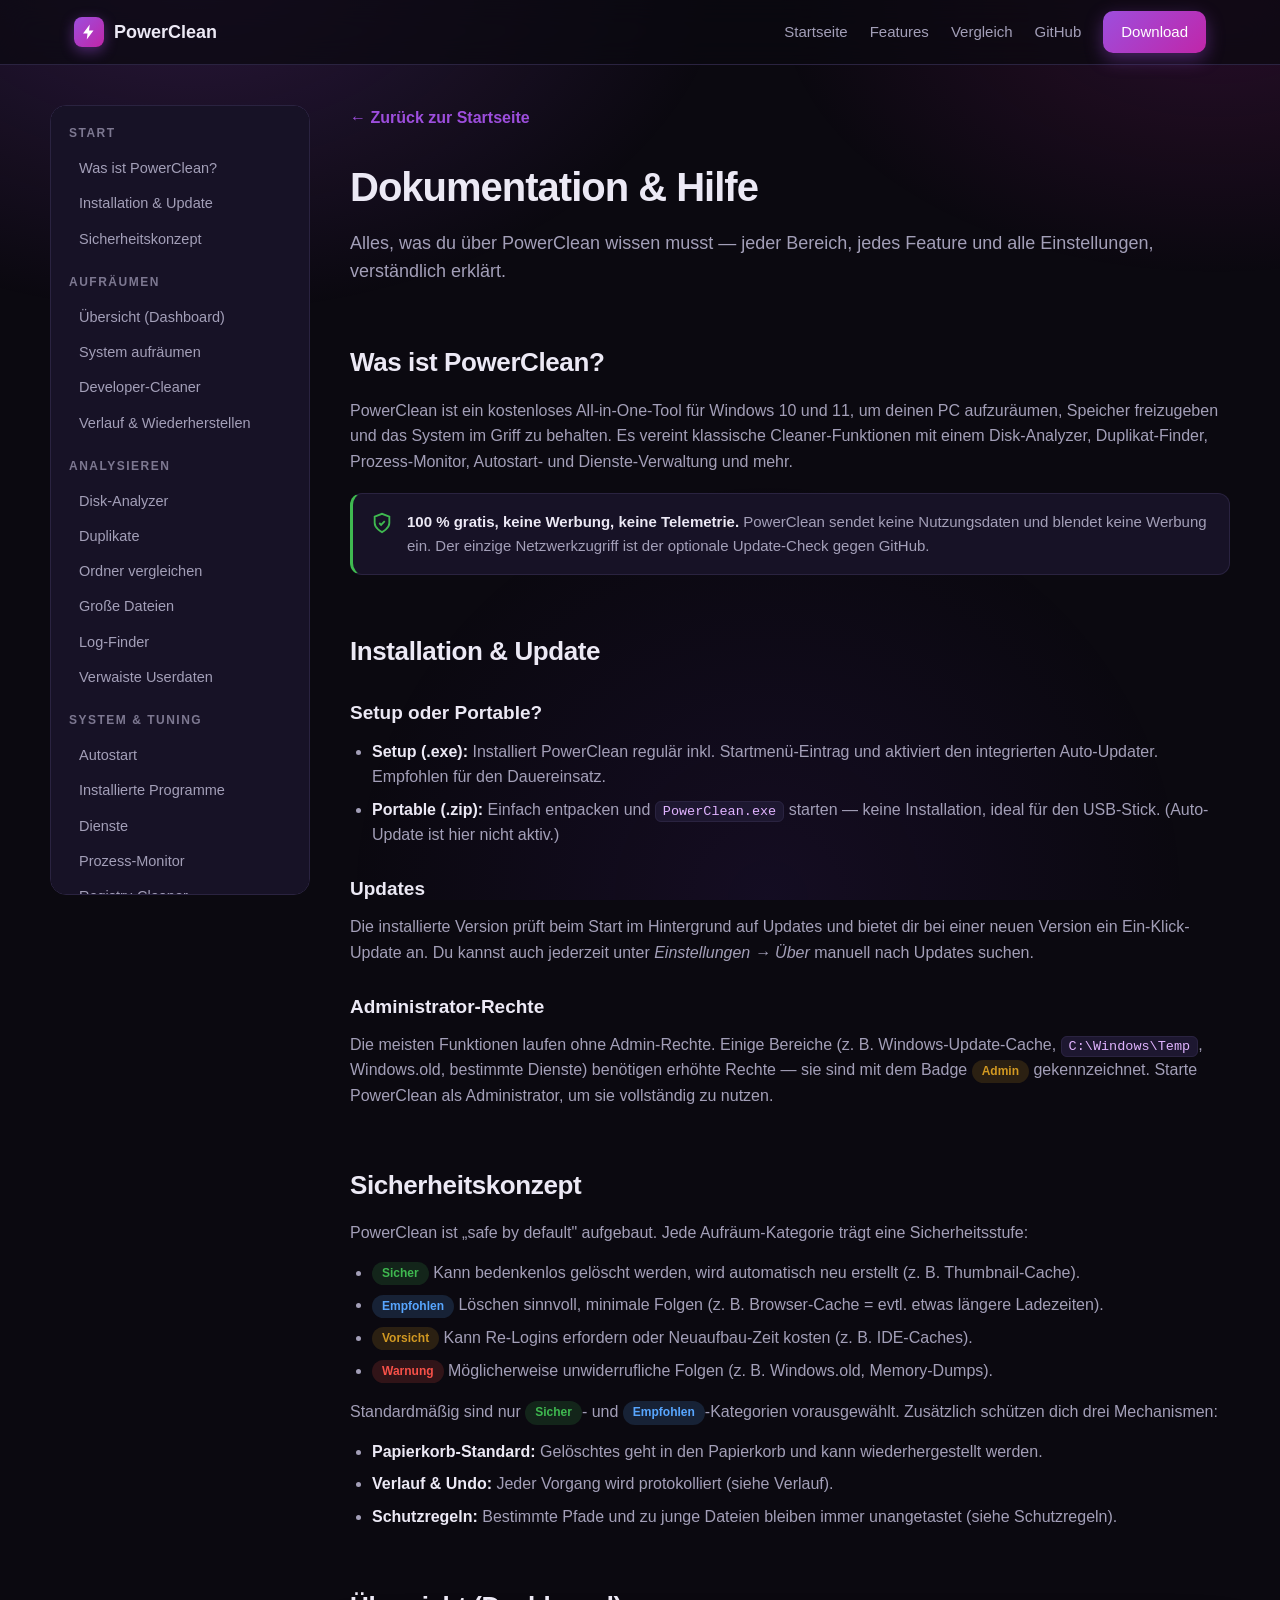
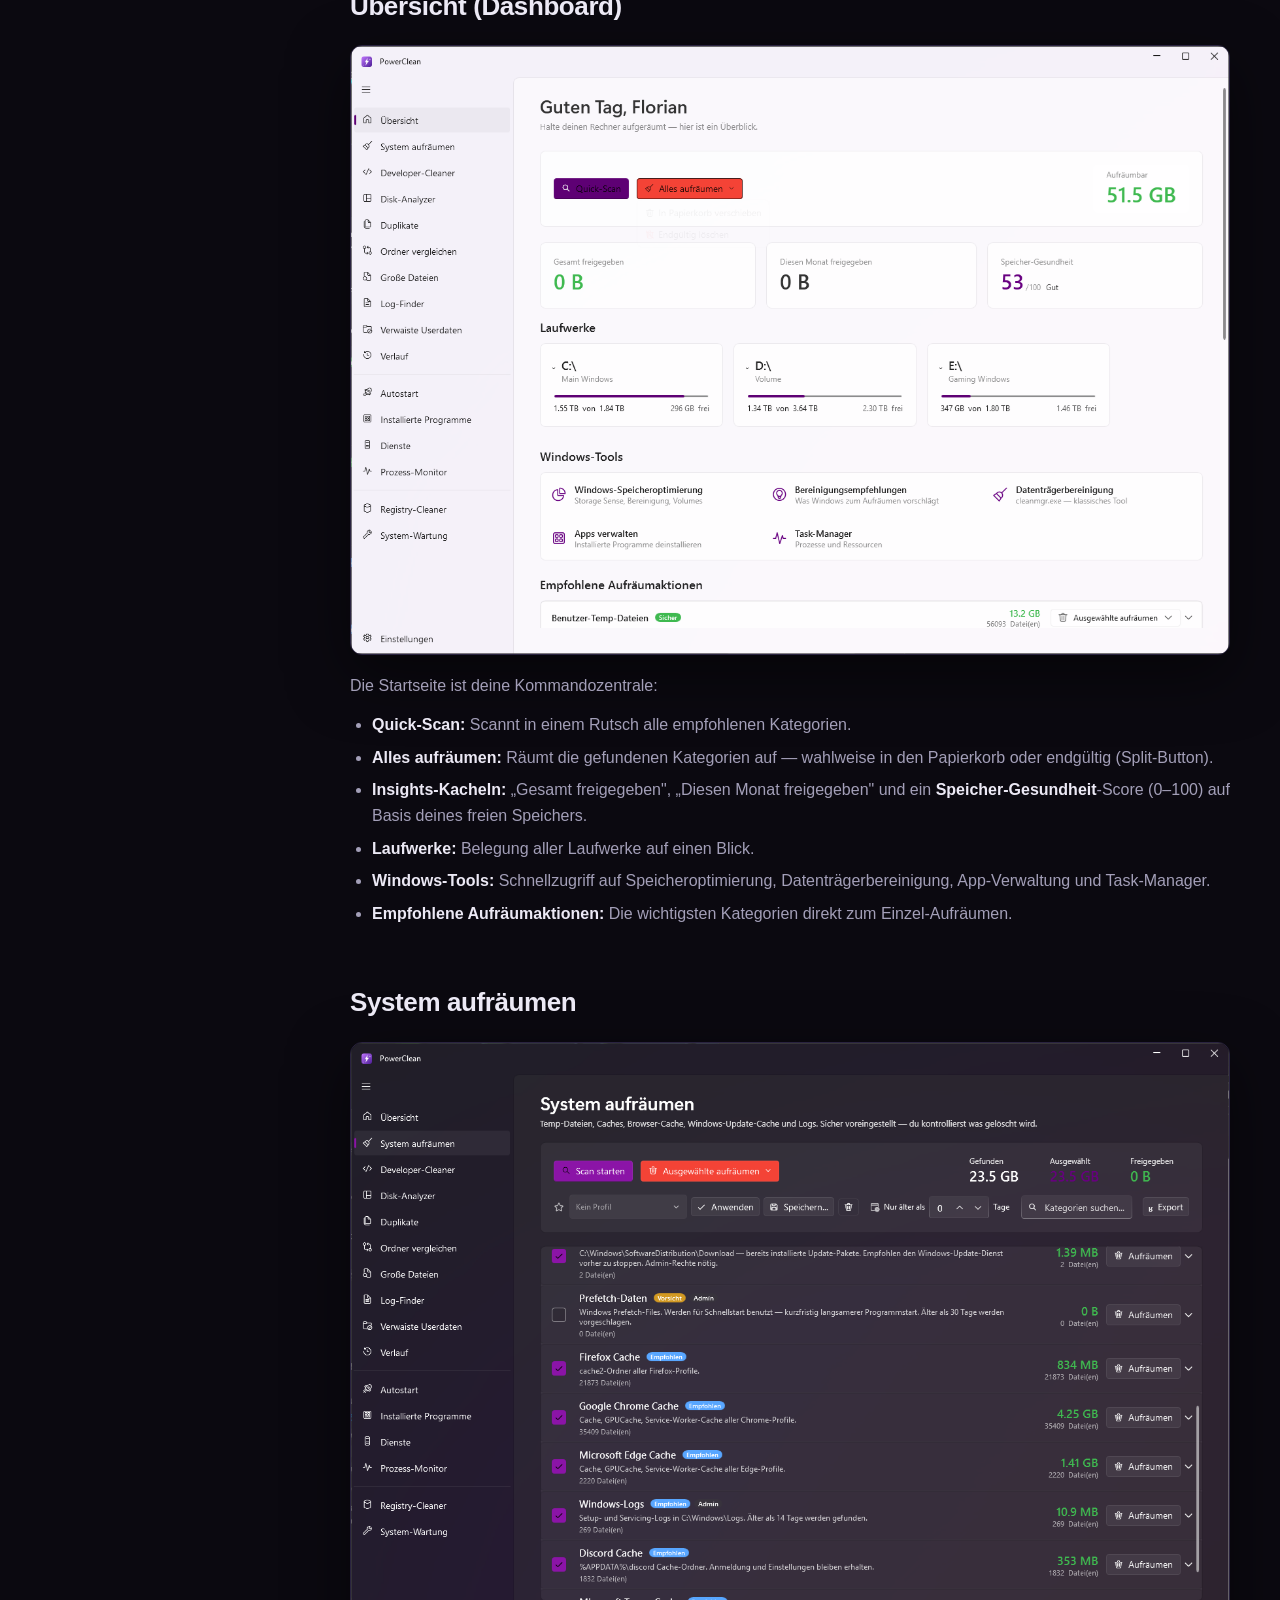
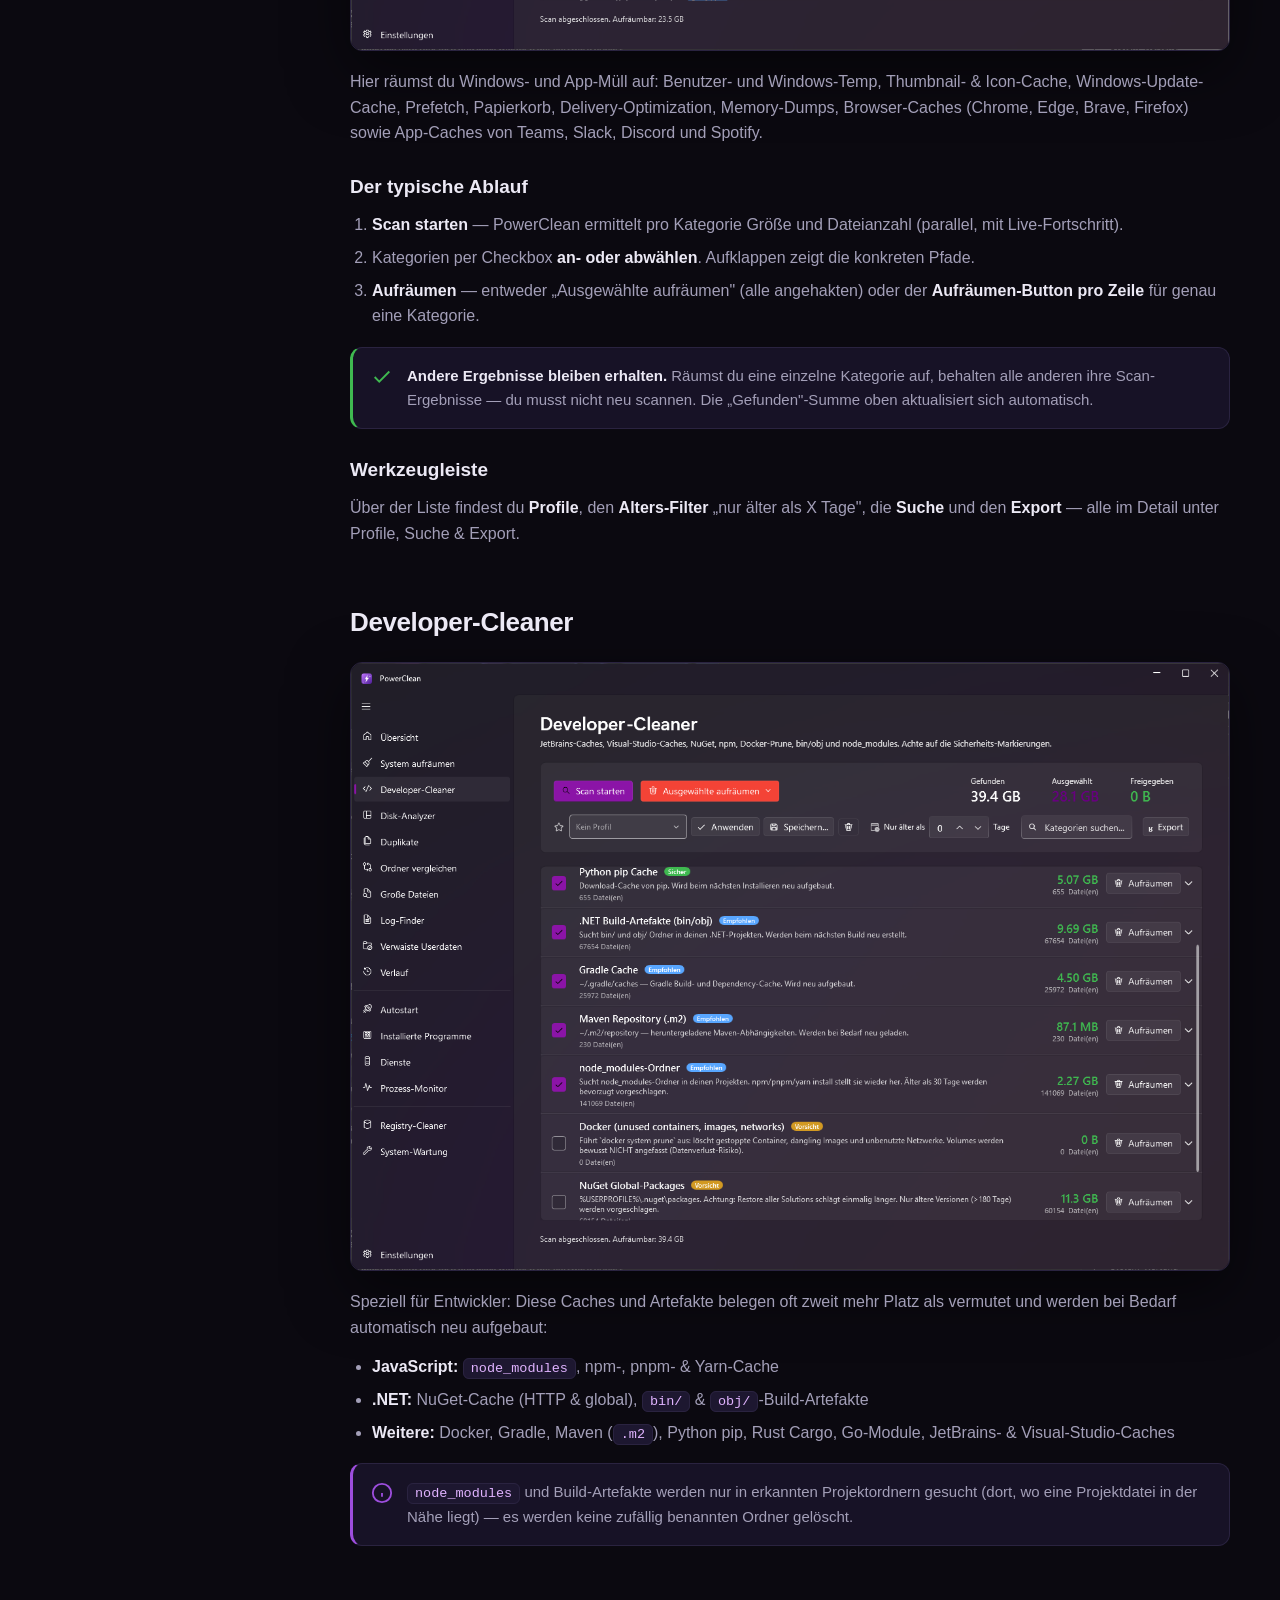
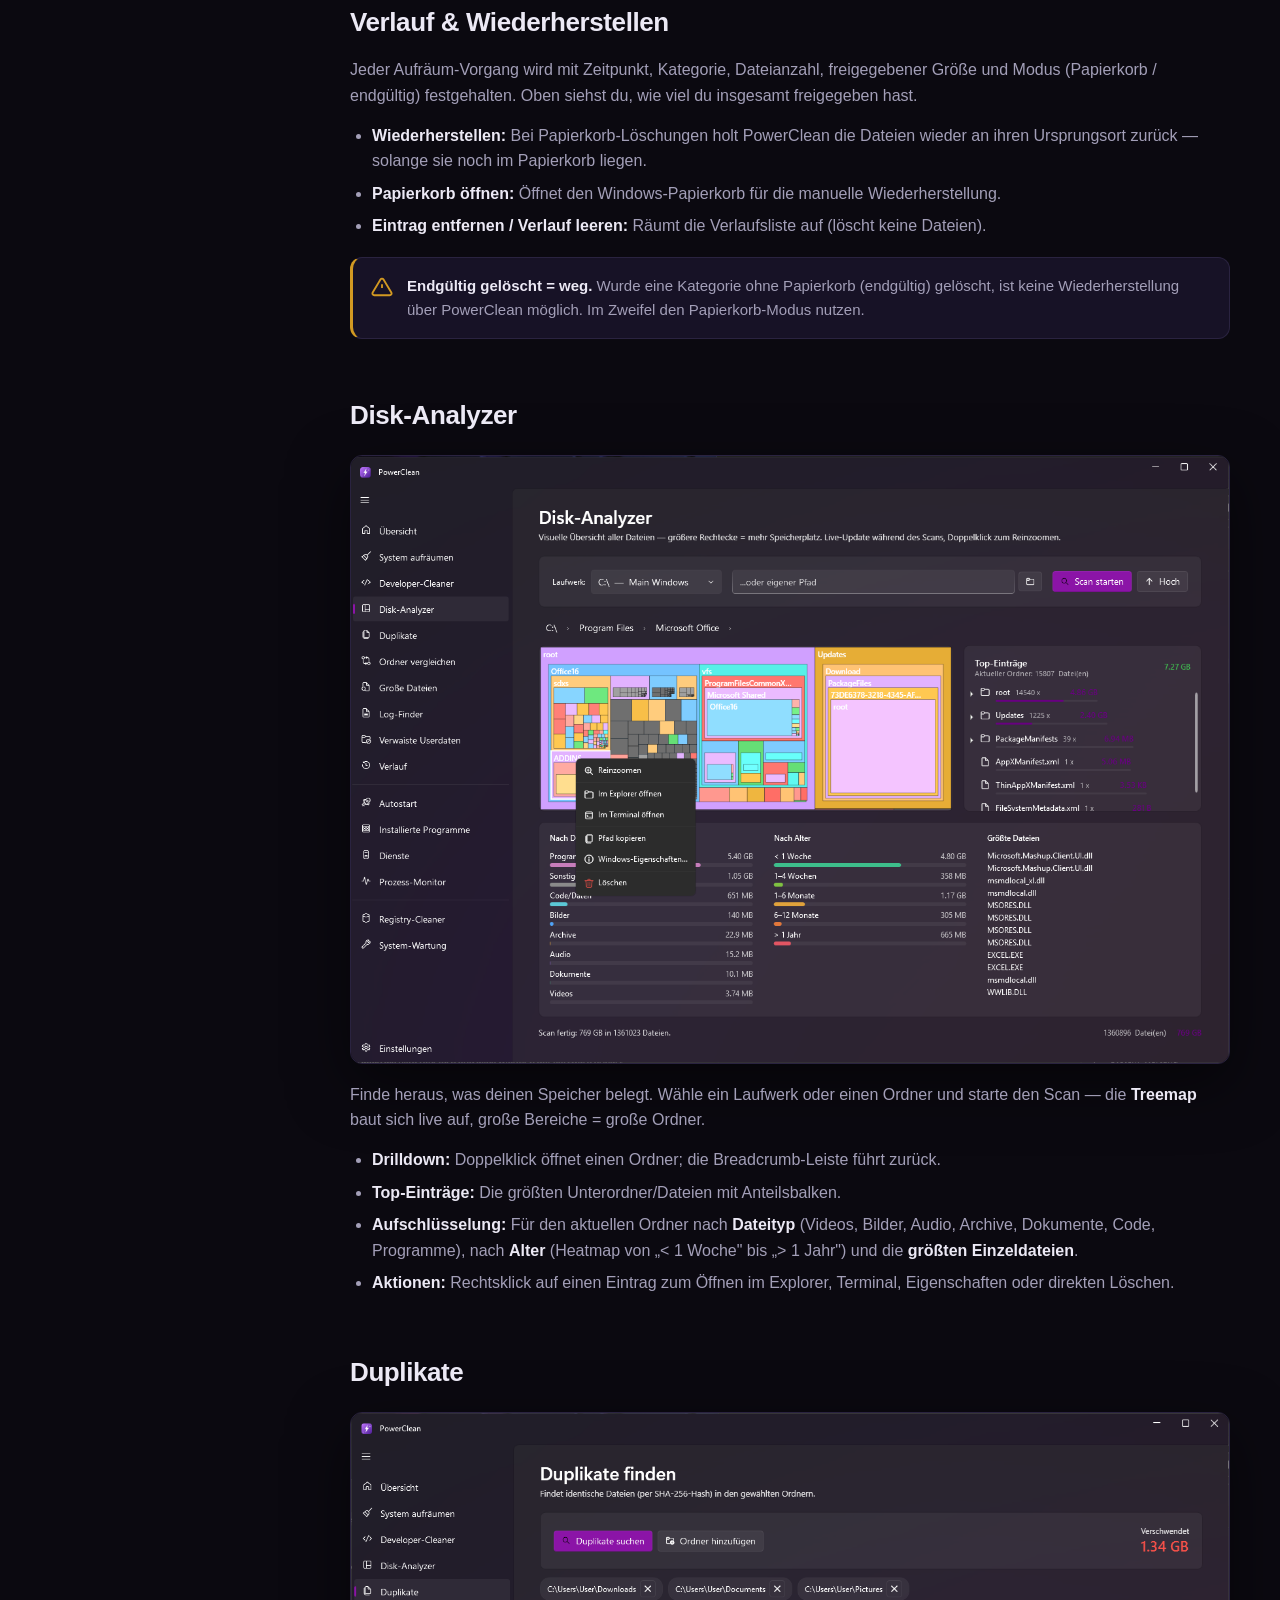
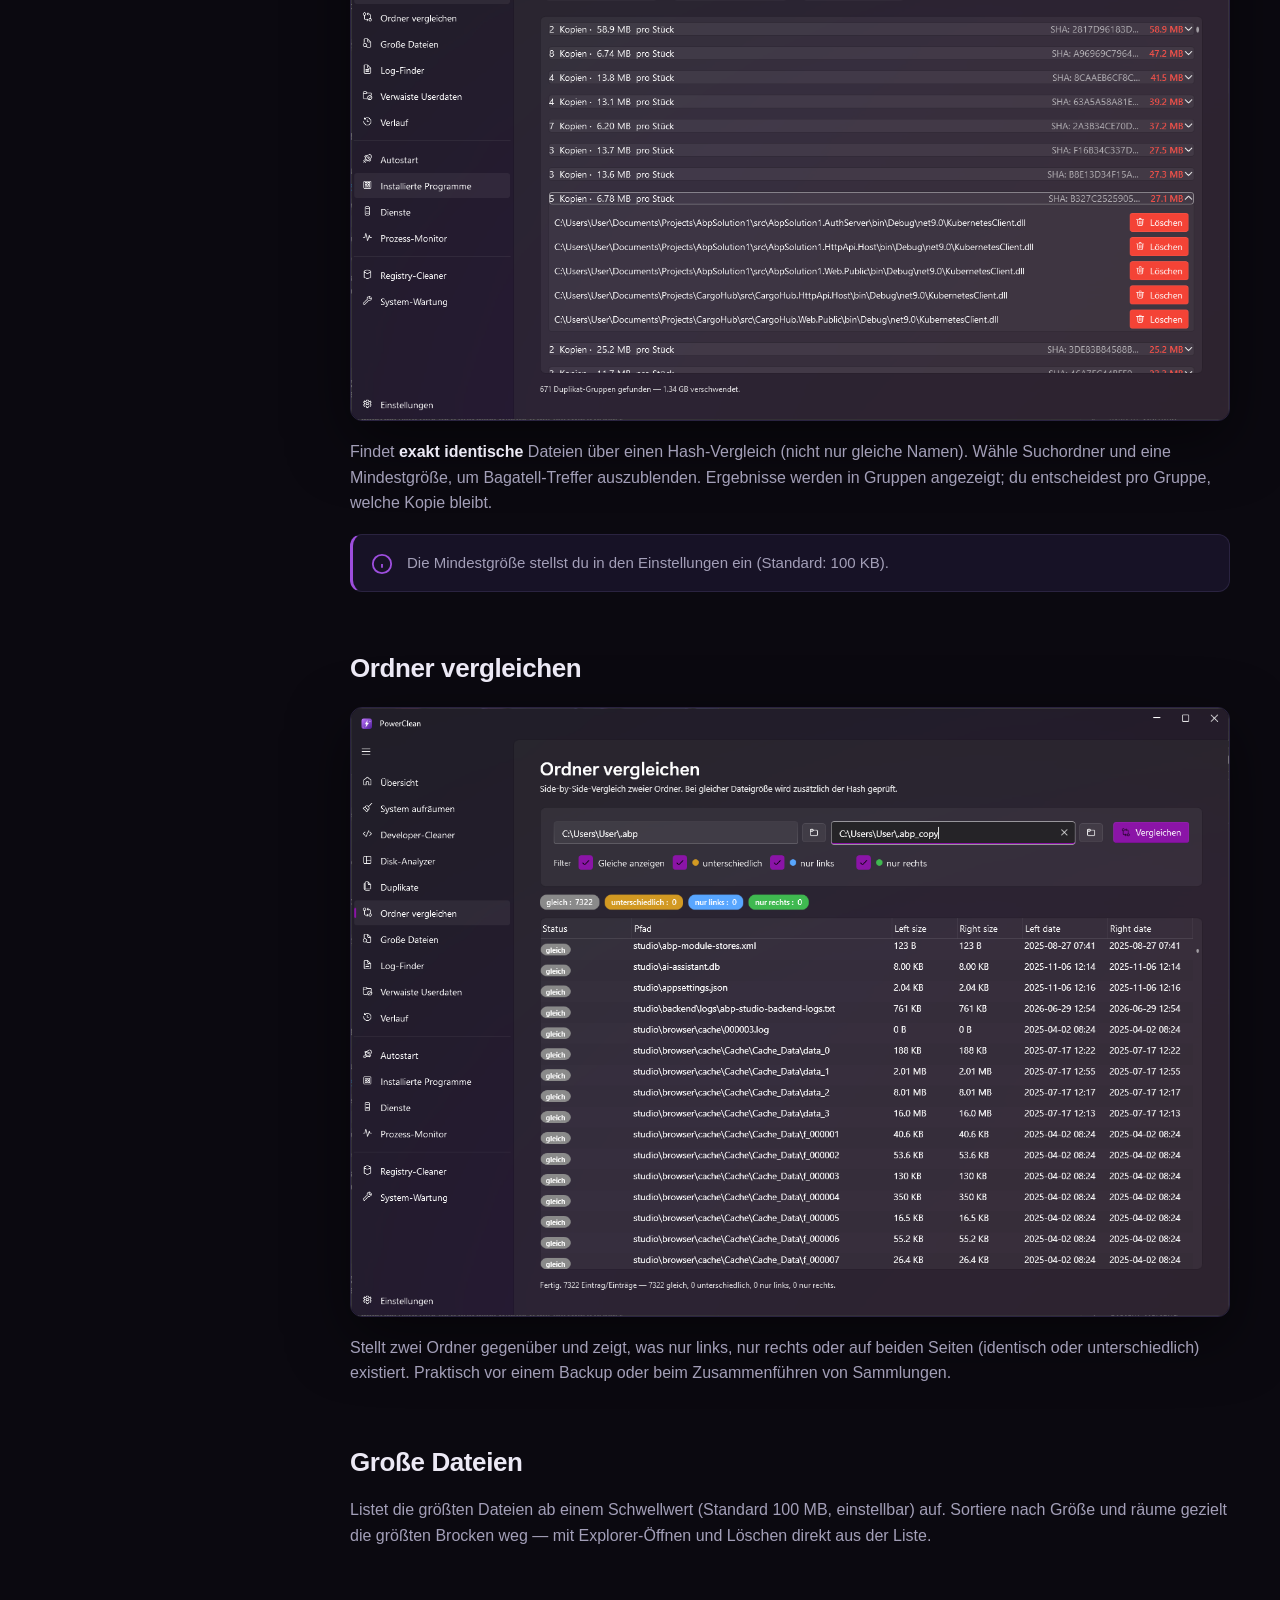
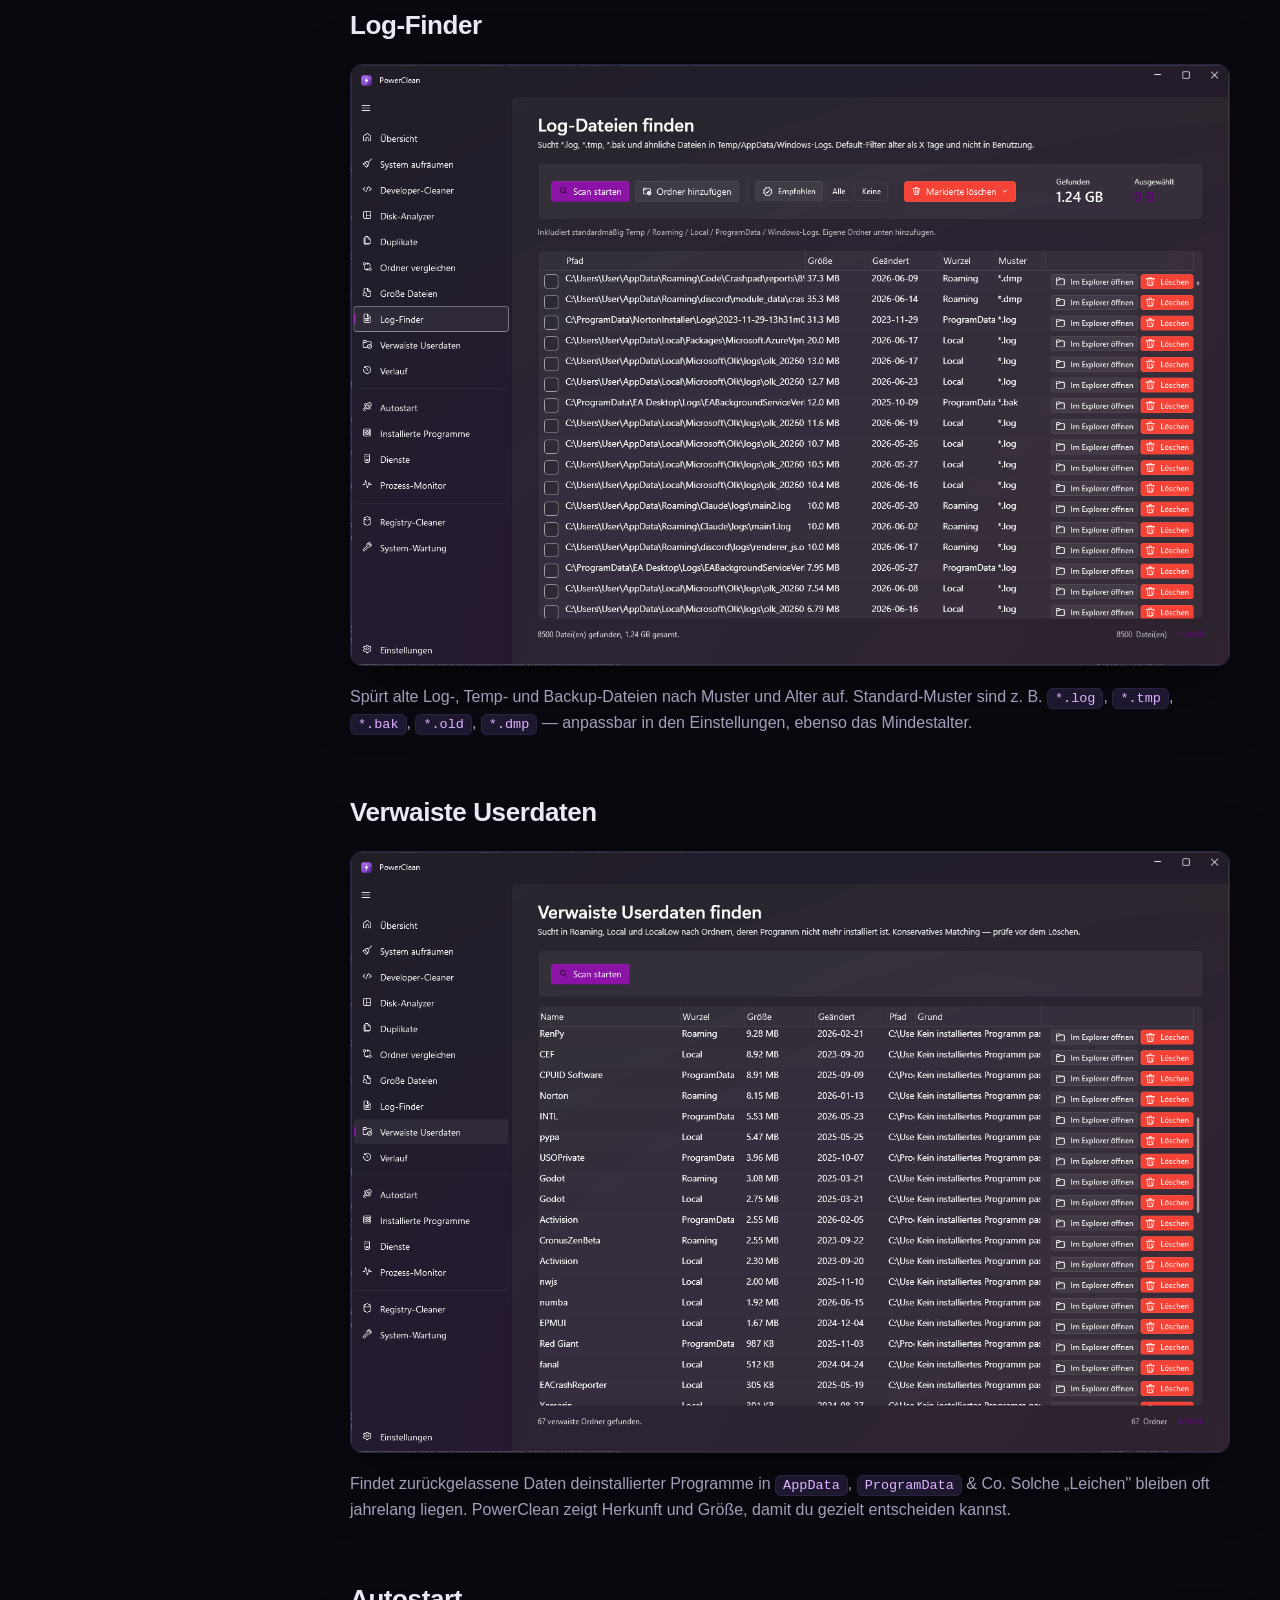
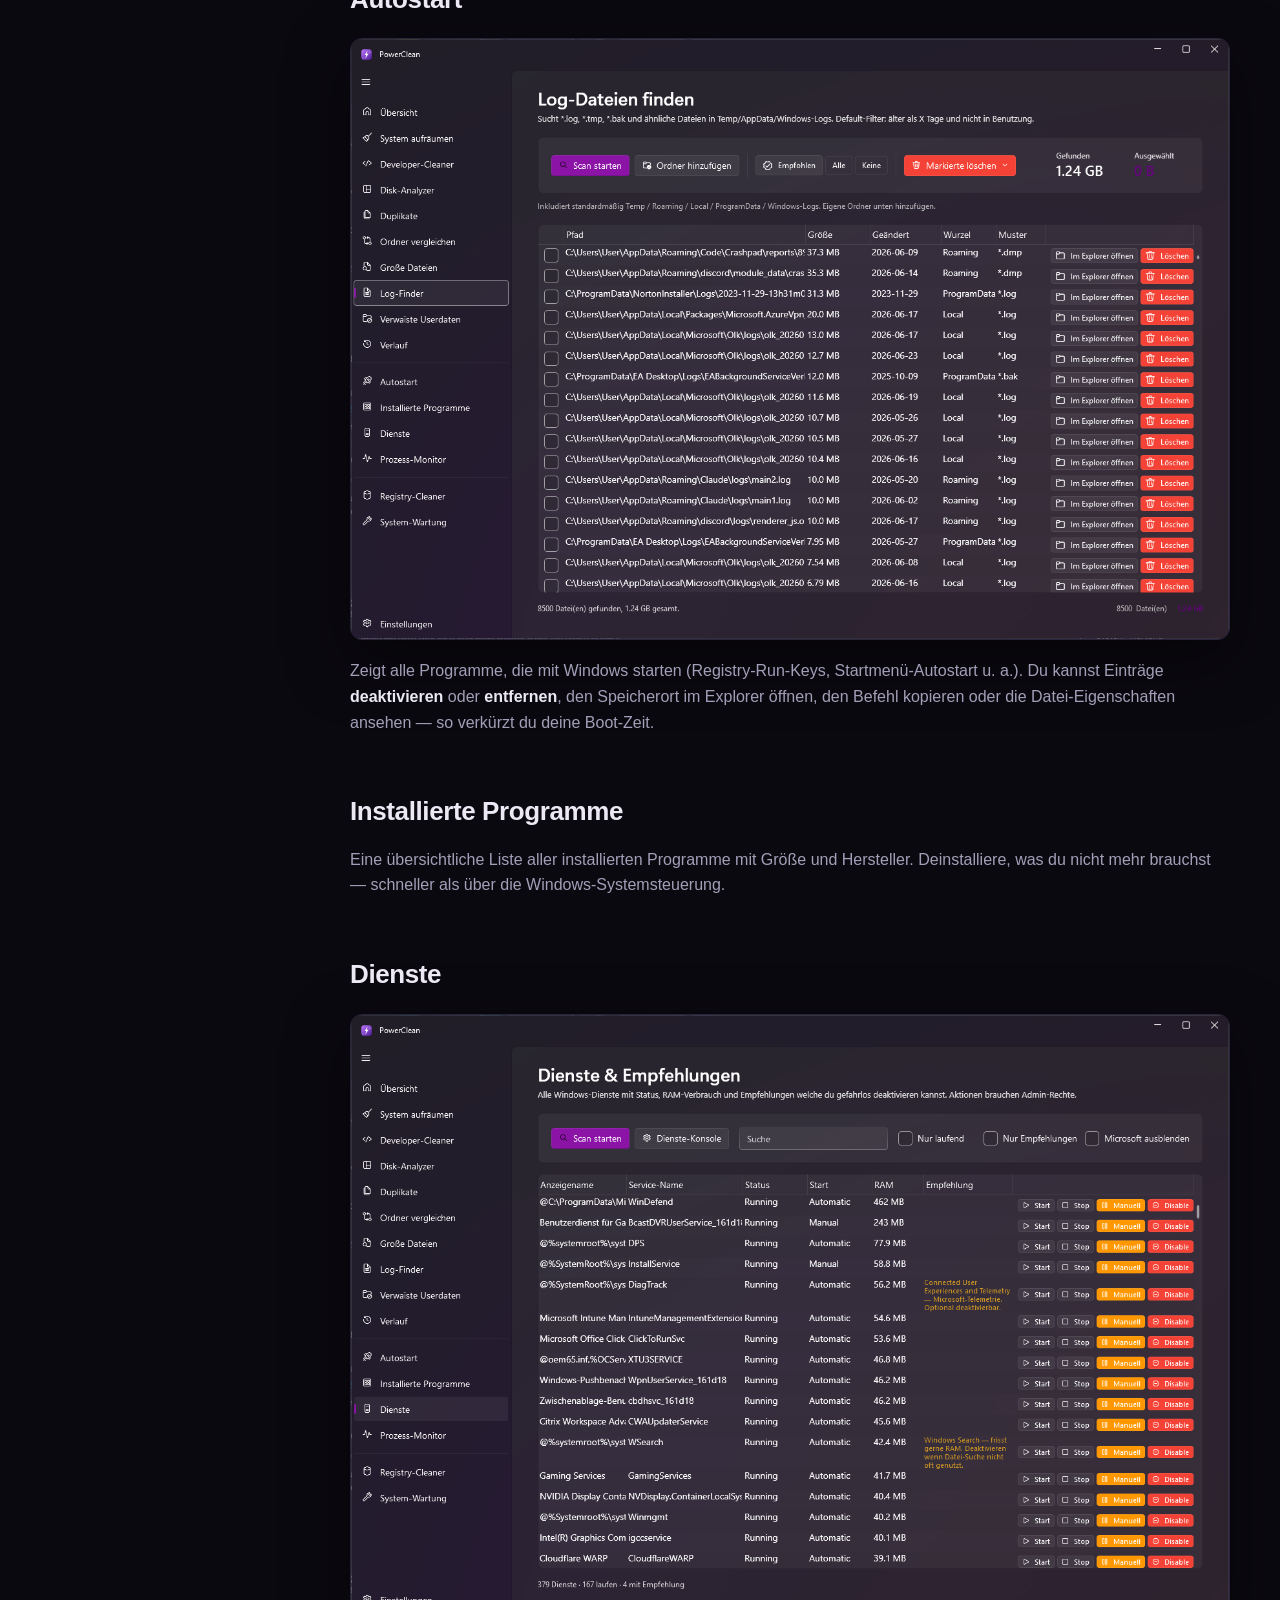
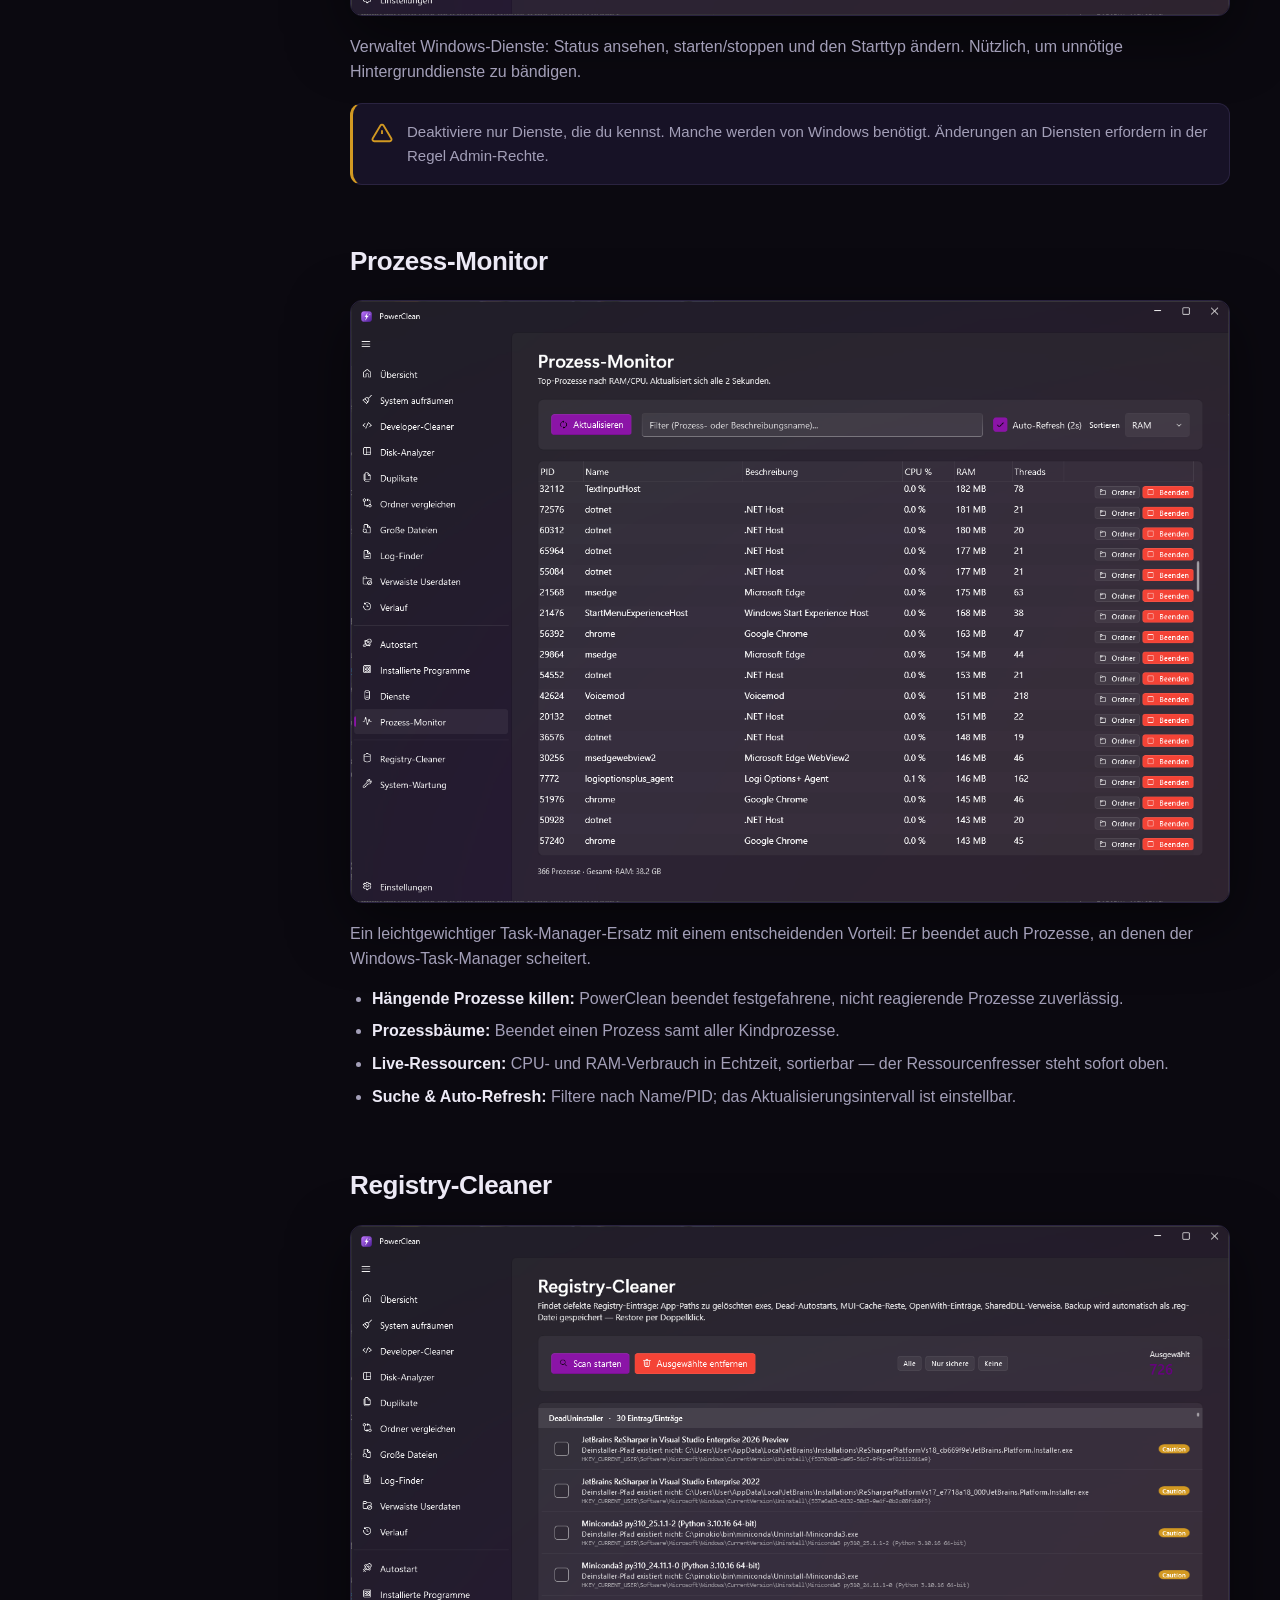
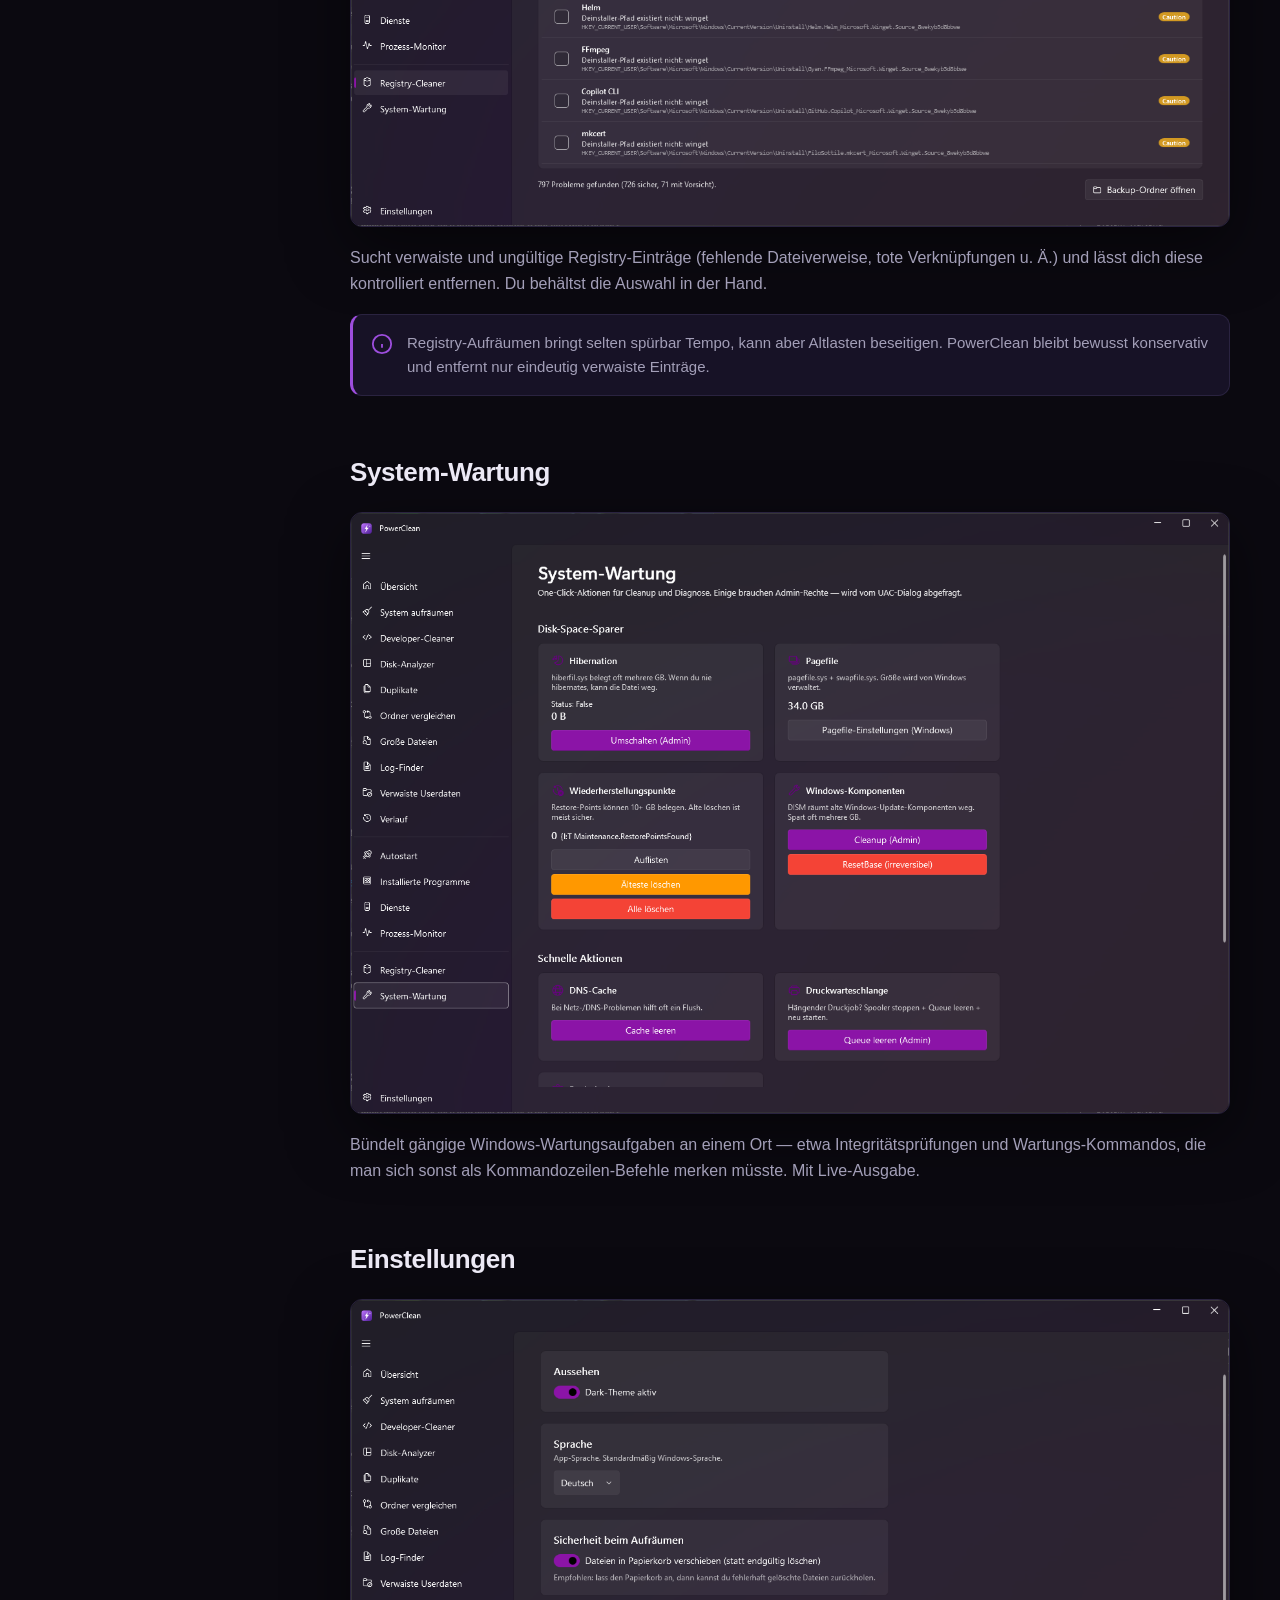
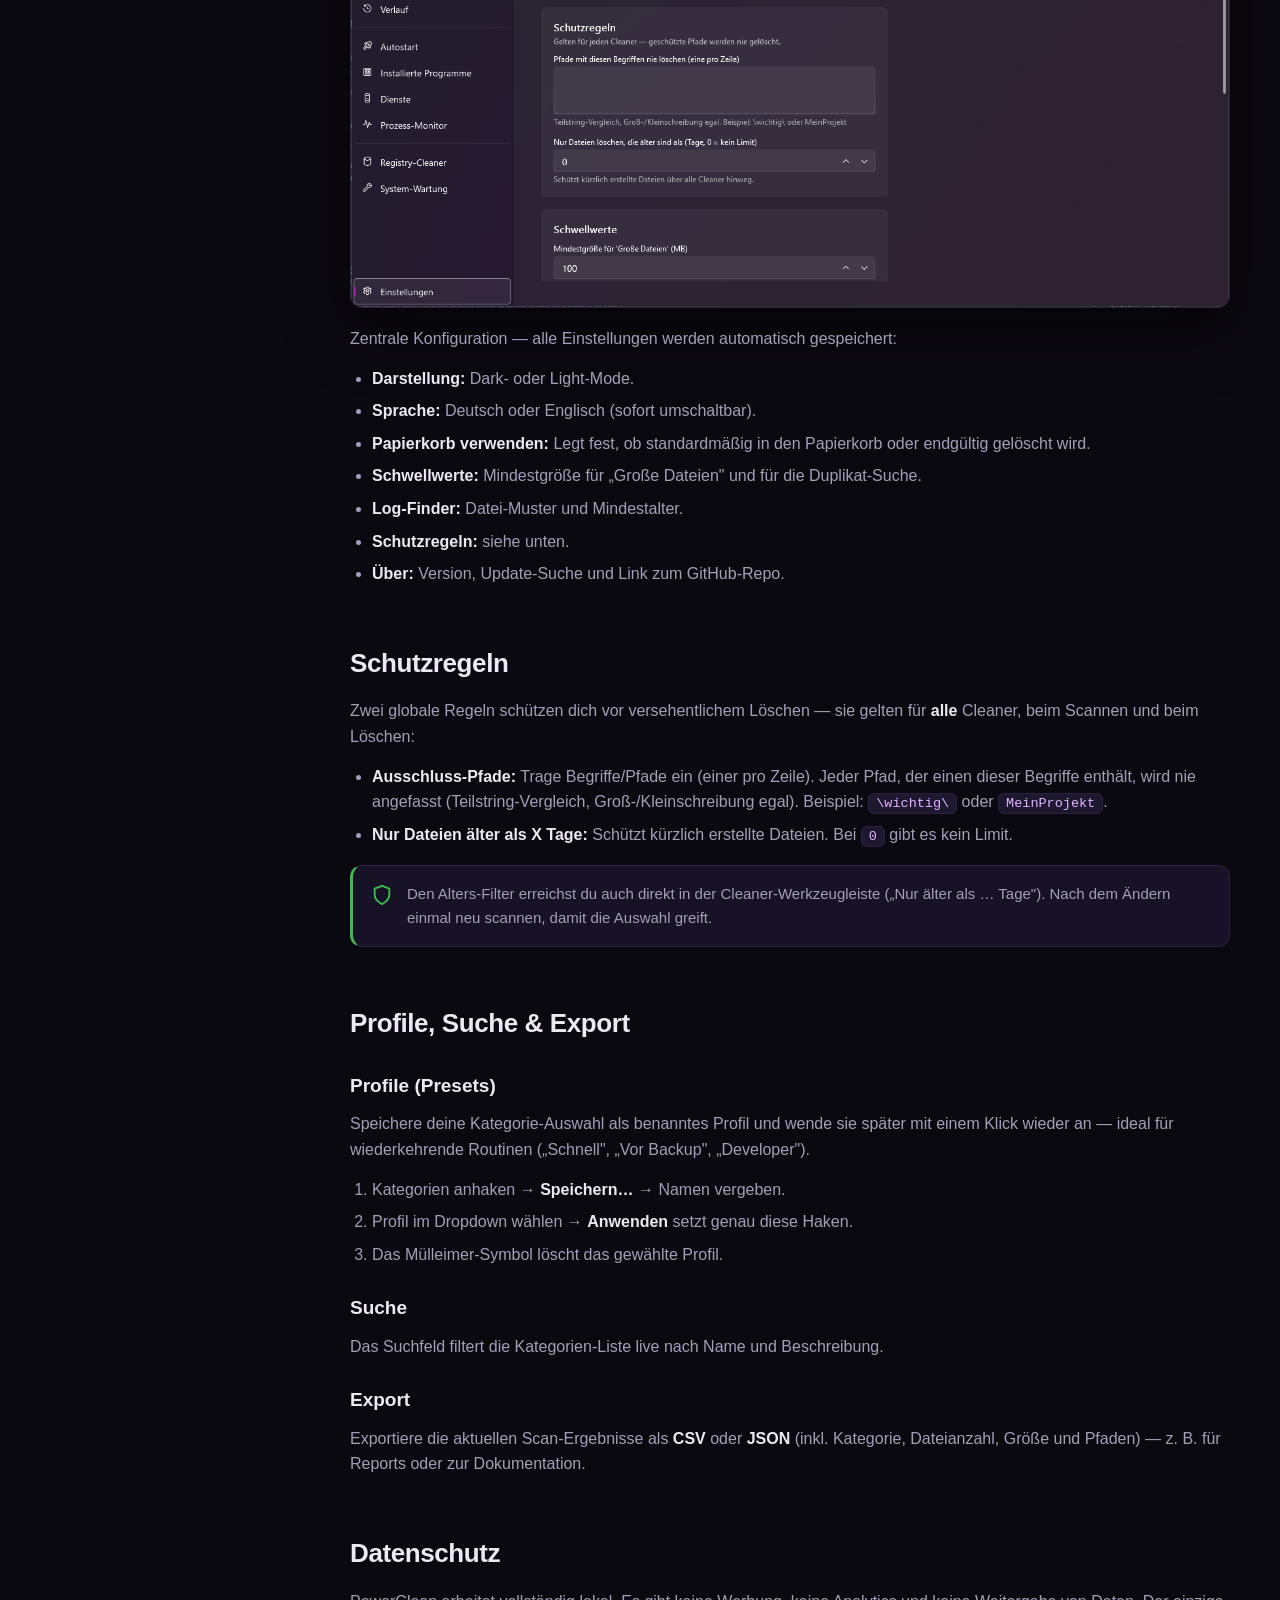
==== docs/docs.html @ d79c405b "Add marketing website + full documentation (GitHub Pages /docs) - Landing page: tilted hero shots (d" ====
<!DOCTYPE html>
<html lang="de">
<head>
    <meta charset="UTF-8" />
    <meta name="viewport" content="width=device-width, initial-scale=1.0" />
    <title>PowerClean — Dokumentation &amp; Hilfe</title>
    <meta name="description" content="Vollständige Dokumentation und Hilfe zu PowerClean: jeder Bereich, jedes Feature und alle Einstellungen erklärt." />
    <link rel="icon" href="data:image/svg+xml,%3Csvg xmlns='http://www.w3.org/2000/svg' viewBox='0 0 24 24'%3E%3Cpath fill='%239d4edd' d='M13 2 4 14h6l-1 8 9-12h-6z'/%3E%3C/svg%3E" />
    <link rel="stylesheet" href="assets/style.css" />
</head>
<body>

<!-- NAV -->
<nav class="nav">
    <div class="wrap nav-inner">
        <a class="brand" href="index.html">
            <span class="logo"><svg viewBox="0 0 24 24"><path fill="#fff" d="M13 2 4 14h6l-1 8 9-12h-6z"/></svg></span>
            PowerClean
        </a>
        <div class="nav-links">
            <a href="index.html">Startseite</a>
            <a href="index.html#features">Features</a>
            <a href="index.html#compare">Vergleich</a>
            <a href="https://github.com/fgilde/PowerClean" target="_blank" rel="noopener">GitHub</a>
            <a class="nav-cta" href="index.html#download">Download</a>
        </div>
    </div>
</nav>

<div class="wrap docs-shell">

    <!-- SIDEBAR -->
    <aside class="docs-side">
        <h4>Start</h4>
        <a href="#intro">Was ist PowerClean?</a>
        <a href="#install">Installation &amp; Update</a>
        <a href="#safety-model">Sicherheitskonzept</a>
        <h4>Aufräumen</h4>
        <a href="#dashboard">Übersicht (Dashboard)</a>
        <a href="#system">System aufräumen</a>
        <a href="#developer">Developer-Cleaner</a>
        <a href="#history">Verlauf &amp; Wiederherstellen</a>
        <h4>Analysieren</h4>
        <a href="#analyzer">Disk-Analyzer</a>
        <a href="#duplicates">Duplikate</a>
        <a href="#folder-compare">Ordner vergleichen</a>
        <a href="#large-files">Große Dateien</a>
        <a href="#log-finder">Log-Finder</a>
        <a href="#orphan">Verwaiste Userdaten</a>
        <h4>System &amp; Tuning</h4>
        <a href="#autostart">Autostart</a>
        <a href="#programs">Installierte Programme</a>
        <a href="#services">Dienste</a>
        <a href="#process">Prozess-Monitor</a>
        <a href="#registry">Registry-Cleaner</a>
        <a href="#maintenance">System-Wartung</a>
        <h4>Konfiguration</h4>
        <a href="#settings">Einstellungen</a>
        <a href="#protection">Schutzregeln</a>
        <a href="#profiles">Profile, Suche &amp; Export</a>
        <a href="#privacy">Datenschutz</a>
        <a href="#faq">FAQ</a>
    </aside>

    <!-- MAIN -->
    <main class="docs-main">
        <a class="docs-hero-link" href="index.html">← Zurück zur Startseite</a>
        <h1>Dokumentation &amp; Hilfe</h1>
        <p class="lead">Alles, was du über PowerClean wissen musst — jeder Bereich, jedes Feature und alle Einstellungen, verständlich erklärt.</p>

        <!-- INTRO -->
        <h2 id="intro">Was ist PowerClean?</h2>
        <p>
            PowerClean ist ein kostenloses All-in-One-Tool für Windows 10 und 11, um deinen PC aufzuräumen,
            Speicher freizugeben und das System im Griff zu behalten. Es vereint klassische Cleaner-Funktionen
            mit einem Disk-Analyzer, Duplikat-Finder, Prozess-Monitor, Autostart- und Dienste-Verwaltung und mehr.
        </p>
        <div class="callout safe">
            <svg viewBox="0 0 24 24" fill="none" stroke="currentColor" stroke-width="2"><path d="M12 22s8-4 8-10V5l-8-3-8 3v7c0 6 8 10 8 10z"/><polyline points="9 12 11 14 15 10"/></svg>
            <p><b>100 % gratis, keine Werbung, keine Telemetrie.</b> PowerClean sendet keine Nutzungsdaten und blendet keine Werbung ein. Der einzige Netzwerkzugriff ist der optionale Update-Check gegen GitHub.</p>
        </div>

        <!-- INSTALL -->
        <h2 id="install">Installation &amp; Update</h2>
        <h3>Setup oder Portable?</h3>
        <ul>
            <li><strong>Setup (.exe):</strong> Installiert PowerClean regulär inkl. Startmenü-Eintrag und aktiviert den integrierten Auto-Updater. Empfohlen für den Dauereinsatz.</li>
            <li><strong>Portable (.zip):</strong> Einfach entpacken und <code>PowerClean.exe</code> starten — keine Installation, ideal für den USB-Stick. (Auto-Update ist hier nicht aktiv.)</li>
        </ul>
        <h3>Updates</h3>
        <p>
            Die installierte Version prüft beim Start im Hintergrund auf Updates und bietet dir bei einer neuen
            Version ein Ein-Klick-Update an. Du kannst auch jederzeit unter <em>Einstellungen → Über</em> manuell
            nach Updates suchen.
        </p>
        <h3>Administrator-Rechte</h3>
        <p>
            Die meisten Funktionen laufen ohne Admin-Rechte. Einige Bereiche (z. B. Windows-Update-Cache,
            <code>C:\Windows\Temp</code>, Windows.old, bestimmte Dienste) benötigen erhöhte Rechte — sie sind mit
            dem Badge <span class="badge caution">Admin</span> gekennzeichnet. Starte PowerClean als Administrator,
            um sie vollständig zu nutzen.
        </p>

        <!-- SAFETY MODEL -->
        <h2 id="safety-model">Sicherheitskonzept</h2>
        <p>PowerClean ist „safe by default" aufgebaut. Jede Aufräum-Kategorie trägt eine Sicherheitsstufe:</p>
        <ul>
            <li><span class="badge safe">Sicher</span> Kann bedenkenlos gelöscht werden, wird automatisch neu erstellt (z. B. Thumbnail-Cache).</li>
            <li><span class="badge rec">Empfohlen</span> Löschen sinnvoll, minimale Folgen (z. B. Browser-Cache = evtl. etwas längere Ladezeiten).</li>
            <li><span class="badge caution">Vorsicht</span> Kann Re-Logins erfordern oder Neuaufbau-Zeit kosten (z. B. IDE-Caches).</li>
            <li><span class="badge warn">Warnung</span> Möglicherweise unwiderrufliche Folgen (z. B. Windows.old, Memory-Dumps).</li>
        </ul>
        <p>Standardmäßig sind nur <span class="badge safe">Sicher</span>- und <span class="badge rec">Empfohlen</span>-Kategorien vorausgewählt. Zusätzlich schützen dich drei Mechanismen:</p>
        <ul>
            <li><strong>Papierkorb-Standard:</strong> Gelöschtes geht in den Papierkorb und kann wiederhergestellt werden.</li>
            <li><strong>Verlauf &amp; Undo:</strong> Jeder Vorgang wird protokolliert (siehe <a href="#history">Verlauf</a>).</li>
            <li><strong>Schutzregeln:</strong> Bestimmte Pfade und zu junge Dateien bleiben immer unangetastet (siehe <a href="#protection">Schutzregeln</a>).</li>
        </ul>

        <!-- DASHBOARD -->
        <h2 id="dashboard">Übersicht (Dashboard)</h2>
        <img src="img/home-light.png" alt="Dashboard" />
        <p>Die Startseite ist deine Kommandozentrale:</p>
        <ul>
            <li><strong>Quick-Scan:</strong> Scannt in einem Rutsch alle empfohlenen Kategorien.</li>
            <li><strong>Alles aufräumen:</strong> Räumt die gefundenen Kategorien auf — wahlweise in den Papierkorb oder endgültig (Split-Button).</li>
            <li><strong>Insights-Kacheln:</strong> „Gesamt freigegeben", „Diesen Monat freigegeben" und ein <strong>Speicher-Gesundheit</strong>-Score (0–100) auf Basis deines freien Speichers.</li>
            <li><strong>Laufwerke:</strong> Belegung aller Laufwerke auf einen Blick.</li>
            <li><strong>Windows-Tools:</strong> Schnellzugriff auf Speicheroptimierung, Datenträgerbereinigung, App-Verwaltung und Task-Manager.</li>
            <li><strong>Empfohlene Aufräumaktionen:</strong> Die wichtigsten Kategorien direkt zum Einzel-Aufräumen.</li>
        </ul>

        <!-- SYSTEM -->
        <h2 id="system">System aufräumen</h2>
        <img src="img/system-clean.png" alt="System aufräumen" />
        <p>
            Hier räumst du Windows- und App-Müll auf: Benutzer- und Windows-Temp, Thumbnail- &amp; Icon-Cache,
            Windows-Update-Cache, Prefetch, Papierkorb, Delivery-Optimization, Memory-Dumps, Browser-Caches
            (Chrome, Edge, Brave, Firefox) sowie App-Caches von Teams, Slack, Discord und Spotify.
        </p>
        <h3>Der typische Ablauf</h3>
        <ol>
            <li><strong>Scan starten</strong> — PowerClean ermittelt pro Kategorie Größe und Dateianzahl (parallel, mit Live-Fortschritt).</li>
            <li>Kategorien per Checkbox <strong>an- oder abwählen</strong>. Aufklappen zeigt die konkreten Pfade.</li>
            <li><strong>Aufräumen</strong> — entweder „Ausgewählte aufräumen" (alle angehakten) oder der <strong>Aufräumen-Button pro Zeile</strong> für genau eine Kategorie.</li>
        </ol>
        <div class="callout safe">
            <svg viewBox="0 0 24 24" fill="none" stroke="currentColor" stroke-width="2"><polyline points="20 6 9 17 4 12"/></svg>
            <p><b>Andere Ergebnisse bleiben erhalten.</b> Räumst du eine einzelne Kategorie auf, behalten alle anderen ihre Scan-Ergebnisse — du musst nicht neu scannen. Die „Gefunden"-Summe oben aktualisiert sich automatisch.</p>
        </div>
        <h3>Werkzeugleiste</h3>
        <p>Über der Liste findest du <strong>Profile</strong>, den <strong>Alters-Filter</strong> „nur älter als X Tage", die <strong>Suche</strong> und den <strong>Export</strong> — alle im Detail unter <a href="#profiles">Profile, Suche &amp; Export</a>.</p>

        <!-- DEVELOPER -->
        <h2 id="developer">Developer-Cleaner</h2>
        <img src="img/dev-clean.png" alt="Developer-Cleaner" />
        <p>
            Speziell für Entwickler: Diese Caches und Artefakte belegen oft zweit mehr Platz als vermutet und
            werden bei Bedarf automatisch neu aufgebaut:
        </p>
        <ul>
            <li><strong>JavaScript:</strong> <code>node_modules</code>, npm-, pnpm- &amp; Yarn-Cache</li>
            <li><strong>.NET:</strong> NuGet-Cache (HTTP &amp; global), <code>bin/</code> &amp; <code>obj/</code>-Build-Artefakte</li>
            <li><strong>Weitere:</strong> Docker, Gradle, Maven (<code>.m2</code>), Python pip, Rust Cargo, Go-Module, JetBrains- &amp; Visual-Studio-Caches</li>
        </ul>
        <div class="callout">
            <svg viewBox="0 0 24 24" fill="none" stroke="currentColor" stroke-width="2"><circle cx="12" cy="12" r="10"/><path d="M12 16v-4M12 8h.01"/></svg>
            <p><code>node_modules</code> und Build-Artefakte werden nur in erkannten Projektordnern gesucht (dort, wo eine Projektdatei in der Nähe liegt) — es werden keine zufällig benannten Ordner gelöscht.</p>
        </div>

        <!-- HISTORY -->
        <h2 id="history">Verlauf &amp; Wiederherstellen</h2>
        <p>
            Jeder Aufräum-Vorgang wird mit Zeitpunkt, Kategorie, Dateianzahl, freigegebener Größe und Modus
            (Papierkorb / endgültig) festgehalten. Oben siehst du, wie viel du insgesamt freigegeben hast.
        </p>
        <ul>
            <li><strong>Wiederherstellen:</strong> Bei Papierkorb-Löschungen holt PowerClean die Dateien wieder an ihren Ursprungsort zurück — solange sie noch im Papierkorb liegen.</li>
            <li><strong>Papierkorb öffnen:</strong> Öffnet den Windows-Papierkorb für die manuelle Wiederherstellung.</li>
            <li><strong>Eintrag entfernen / Verlauf leeren:</strong> Räumt die Verlaufsliste auf (löscht keine Dateien).</li>
        </ul>
        <div class="callout warn">
            <svg viewBox="0 0 24 24" fill="none" stroke="currentColor" stroke-width="2"><path d="M10.29 3.86 1.82 18a2 2 0 0 0 1.71 3h16.94a2 2 0 0 0 1.71-3L13.71 3.86a2 2 0 0 0-3.42 0z"/><line x1="12" y1="9" x2="12" y2="13"/><line x1="12" y1="17" x2="12.01" y2="17"/></svg>
            <p><b>Endgültig gelöscht = weg.</b> Wurde eine Kategorie ohne Papierkorb (endgültig) gelöscht, ist keine Wiederherstellung über PowerClean möglich. Im Zweifel den Papierkorb-Modus nutzen.</p>
        </div>

        <!-- ANALYZER -->
        <h2 id="analyzer">Disk-Analyzer</h2>
        <img src="img/analyzer.png" alt="Disk-Analyzer" />
        <p>
            Finde heraus, was deinen Speicher belegt. Wähle ein Laufwerk oder einen Ordner und starte den Scan —
            die <strong>Treemap</strong> baut sich live auf, große Bereiche = große Ordner.
        </p>
        <ul>
            <li><strong>Drilldown:</strong> Doppelklick öffnet einen Ordner; die Breadcrumb-Leiste führt zurück.</li>
            <li><strong>Top-Einträge:</strong> Die größten Unterordner/Dateien mit Anteilsbalken.</li>
            <li><strong>Aufschlüsselung:</strong> Für den aktuellen Ordner nach <strong>Dateityp</strong> (Videos, Bilder, Audio, Archive, Dokumente, Code, Programme), nach <strong>Alter</strong> (Heatmap von „&lt; 1 Woche" bis „&gt; 1 Jahr") und die <strong>größten Einzeldateien</strong>.</li>
            <li><strong>Aktionen:</strong> Rechtsklick auf einen Eintrag zum Öffnen im Explorer, Terminal, Eigenschaften oder direkten Löschen.</li>
        </ul>

        <!-- DUPLICATES -->
        <h2 id="duplicates">Duplikate</h2>
        <img src="img/duplicates.png" alt="Duplikate" />
        <p>
            Findet <strong>exakt identische</strong> Dateien über einen Hash-Vergleich (nicht nur gleiche Namen).
            Wähle Suchordner und eine Mindestgröße, um Bagatell-Treffer auszublenden. Ergebnisse werden in Gruppen
            angezeigt; du entscheidest pro Gruppe, welche Kopie bleibt.
        </p>
        <div class="callout"><svg viewBox="0 0 24 24" fill="none" stroke="currentColor" stroke-width="2"><circle cx="12" cy="12" r="10"/><path d="M12 16v-4M12 8h.01"/></svg><p>Die Mindestgröße stellst du in den <a href="#settings">Einstellungen</a> ein (Standard: 100 KB).</p></div>

        <!-- FOLDER COMPARE -->
        <h2 id="folder-compare">Ordner vergleichen</h2>
        <img src="img/folder-compare.png" alt="Ordner vergleichen" />
        <p>
            Stellt zwei Ordner gegenüber und zeigt, was nur links, nur rechts oder auf beiden Seiten (identisch
            oder unterschiedlich) existiert. Praktisch vor einem Backup oder beim Zusammenführen von Sammlungen.
        </p>

        <!-- LARGE FILES -->
        <h2 id="large-files">Große Dateien</h2>
        <p>
            Listet die größten Dateien ab einem Schwellwert (Standard 100 MB, einstellbar) auf. Sortiere nach
            Größe und räume gezielt die größten Brocken weg — mit Explorer-Öffnen und Löschen direkt aus der Liste.
        </p>

        <!-- LOG FINDER -->
        <h2 id="log-finder">Log-Finder</h2>
        <img src="img/log-finder.png" alt="Log-Finder" />
        <p>
            Spürt alte Log-, Temp- und Backup-Dateien nach Muster und Alter auf. Standard-Muster sind z. B.
            <code>*.log</code>, <code>*.tmp</code>, <code>*.bak</code>, <code>*.old</code>, <code>*.dmp</code> —
            anpassbar in den Einstellungen, ebenso das Mindestalter.
        </p>

        <!-- ORPHAN -->
        <h2 id="orphan">Verwaiste Userdaten</h2>
        <img src="img/orphan-scan.png" alt="Verwaiste Userdaten" />
        <p>
            Findet zurückgelassene Daten deinstallierter Programme in <code>AppData</code>, <code>ProgramData</code>
            &amp; Co. Solche „Leichen" bleiben oft jahrelang liegen. PowerClean zeigt Herkunft und Größe, damit du
            gezielt entscheiden kannst.
        </p>

        <!-- AUTOSTART -->
        <h2 id="autostart">Autostart</h2>
        <img src="img/autostart-mng.png" alt="Autostart verwalten" />
        <p>
            Zeigt alle Programme, die mit Windows starten (Registry-Run-Keys, Startmenü-Autostart u. a.). Du kannst
            Einträge <strong>deaktivieren</strong> oder <strong>entfernen</strong>, den Speicherort im Explorer öffnen,
            den Befehl kopieren oder die Datei-Eigenschaften ansehen — so verkürzt du deine Boot-Zeit.
        </p>

        <!-- PROGRAMS -->
        <h2 id="programs">Installierte Programme</h2>
        <p>
            Eine übersichtliche Liste aller installierten Programme mit Größe und Hersteller. Deinstalliere, was du
            nicht mehr brauchst — schneller als über die Windows-Systemsteuerung.
        </p>

        <!-- SERVICES -->
        <h2 id="services">Dienste</h2>
        <img src="img/services.png" alt="Dienste" />
        <p>
            Verwaltet Windows-Dienste: Status ansehen, starten/stoppen und den Starttyp ändern. Nützlich, um
            unnötige Hintergrunddienste zu bändigen.
        </p>
        <div class="callout warn"><svg viewBox="0 0 24 24" fill="none" stroke="currentColor" stroke-width="2"><path d="M10.29 3.86 1.82 18a2 2 0 0 0 1.71 3h16.94a2 2 0 0 0 1.71-3L13.71 3.86a2 2 0 0 0-3.42 0z"/><line x1="12" y1="9" x2="12" y2="13"/><line x1="12" y1="17" x2="12.01" y2="17"/></svg><p>Deaktiviere nur Dienste, die du kennst. Manche werden von Windows benötigt. Änderungen an Diensten erfordern in der Regel Admin-Rechte.</p></div>

        <!-- PROCESS -->
        <h2 id="process">Prozess-Monitor</h2>
        <img src="img/process.png" alt="Prozess-Monitor" />
        <p>
            Ein leichtgewichtiger Task-Manager-Ersatz mit einem entscheidenden Vorteil: Er beendet auch Prozesse,
            an denen der Windows-Task-Manager scheitert.
        </p>
        <ul>
            <li><strong>Hängende Prozesse killen:</strong> PowerClean beendet festgefahrene, nicht reagierende Prozesse zuverlässig.</li>
            <li><strong>Prozessbäume:</strong> Beendet einen Prozess samt aller Kindprozesse.</li>
            <li><strong>Live-Ressourcen:</strong> CPU- und RAM-Verbrauch in Echtzeit, sortierbar — der Ressourcenfresser steht sofort oben.</li>
            <li><strong>Suche &amp; Auto-Refresh:</strong> Filtere nach Name/PID; das Aktualisierungsintervall ist einstellbar.</li>
        </ul>

        <!-- REGISTRY -->
        <h2 id="registry">Registry-Cleaner</h2>
        <img src="img/regclean.png" alt="Registry-Cleaner" />
        <p>
            Sucht verwaiste und ungültige Registry-Einträge (fehlende Dateiverweise, tote Verknüpfungen u. Ä.) und
            lässt dich diese kontrolliert entfernen. Du behältst die Auswahl in der Hand.
        </p>
        <div class="callout"><svg viewBox="0 0 24 24" fill="none" stroke="currentColor" stroke-width="2"><circle cx="12" cy="12" r="10"/><path d="M12 16v-4M12 8h.01"/></svg><p>Registry-Aufräumen bringt selten spürbar Tempo, kann aber Altlasten beseitigen. PowerClean bleibt bewusst konservativ und entfernt nur eindeutig verwaiste Einträge.</p></div>

        <!-- MAINTENANCE -->
        <h2 id="maintenance">System-Wartung</h2>
        <img src="img/system.png" alt="System-Wartung" />
        <p>
            Bündelt gängige Windows-Wartungsaufgaben an einem Ort — etwa Integritätsprüfungen und Wartungs-Kommandos,
            die man sich sonst als Kommandozeilen-Befehle merken müsste. Mit Live-Ausgabe.
        </p>

        <!-- SETTINGS -->
        <h2 id="settings">Einstellungen</h2>
        <img src="img/settings.png" alt="Einstellungen" />
        <p>Zentrale Konfiguration — alle Einstellungen werden automatisch gespeichert:</p>
        <ul>
            <li><strong>Darstellung:</strong> Dark- oder Light-Mode.</li>
            <li><strong>Sprache:</strong> Deutsch oder Englisch (sofort umschaltbar).</li>
            <li><strong>Papierkorb verwenden:</strong> Legt fest, ob standardmäßig in den Papierkorb oder endgültig gelöscht wird.</li>
            <li><strong>Schwellwerte:</strong> Mindestgröße für „Große Dateien" und für die Duplikat-Suche.</li>
            <li><strong>Log-Finder:</strong> Datei-Muster und Mindestalter.</li>
            <li><strong>Schutzregeln:</strong> siehe unten.</li>
            <li><strong>Über:</strong> Version, Update-Suche und Link zum GitHub-Repo.</li>
        </ul>

        <!-- PROTECTION -->
        <h2 id="protection">Schutzregeln</h2>
        <p>Zwei globale Regeln schützen dich vor versehentlichem Löschen — sie gelten für <strong>alle</strong> Cleaner, beim Scannen und beim Löschen:</p>
        <ul>
            <li><strong>Ausschluss-Pfade:</strong> Trage Begriffe/Pfade ein (einer pro Zeile). Jeder Pfad, der einen dieser Begriffe enthält, wird nie angefasst (Teilstring-Vergleich, Groß-/Kleinschreibung egal). Beispiel: <code>\wichtig\</code> oder <code>MeinProjekt</code>.</li>
            <li><strong>Nur Dateien älter als X Tage:</strong> Schützt kürzlich erstellte Dateien. Bei <code>0</code> gibt es kein Limit.</li>
        </ul>
        <div class="callout safe"><svg viewBox="0 0 24 24" fill="none" stroke="currentColor" stroke-width="2"><path d="M12 22s8-4 8-10V5l-8-3-8 3v7c0 6 8 10 8 10z"/></svg><p>Den Alters-Filter erreichst du auch direkt in der Cleaner-Werkzeugleiste („Nur älter als … Tage"). Nach dem Ändern einmal neu scannen, damit die Auswahl greift.</p></div>

        <!-- PROFILES -->
        <h2 id="profiles">Profile, Suche &amp; Export</h2>
        <h3>Profile (Presets)</h3>
        <p>
            Speichere deine Kategorie-Auswahl als benanntes Profil und wende sie später mit einem Klick wieder an —
            ideal für wiederkehrende Routinen („Schnell", „Vor Backup", „Developer").
        </p>
        <ol>
            <li>Kategorien anhaken → <strong>Speichern…</strong> → Namen vergeben.</li>
            <li>Profil im Dropdown wählen → <strong>Anwenden</strong> setzt genau diese Haken.</li>
            <li>Das Mülleimer-Symbol löscht das gewählte Profil.</li>
        </ol>
        <h3>Suche</h3>
        <p>Das Suchfeld filtert die Kategorien-Liste live nach Name und Beschreibung.</p>
        <h3>Export</h3>
        <p>Exportiere die aktuellen Scan-Ergebnisse als <strong>CSV</strong> oder <strong>JSON</strong> (inkl. Kategorie, Dateianzahl, Größe und Pfaden) — z. B. für Reports oder zur Dokumentation.</p>

        <!-- PRIVACY -->
        <h2 id="privacy">Datenschutz</h2>
        <p>
            PowerClean arbeitet vollständig lokal. Es gibt keine Werbung, keine Analytics und keine Weitergabe von
            Daten. Der einzige ausgehende Netzwerkzugriff ist der optionale Update-Check gegen die GitHub-Releases.
            Deine Einstellungen, Profile und der Verlauf liegen lokal unter
            <code>%LocalAppData%\PowerClean</code>.
        </p>

        <!-- FAQ -->
        <h2 id="faq">FAQ</h2>
        <h3>Ist PowerClean wirklich komplett kostenlos?</h3>
        <p>Ja. Kein Preis, kein „Pro", keine Werbung, kein gebündeltes Beiwerk. Der Quellcode ist offen auf GitHub.</p>
        <h3>Ist es sicher?</h3>
        <p>PowerClean ist konservativ ausgelegt: sichere Voreinstellungen, Papierkorb-Standard, Verlauf mit Wiederherstellen und globale Schutzregeln. Trotzdem gilt: Prüfe bei <span class="badge caution">Vorsicht</span>- und <span class="badge warn">Warnung</span>-Kategorien, was du löschst.</p>
        <h3>Kann ich Gelöschtes zurückholen?</h3>
        <p>Wenn es in den Papierkorb ging: ja, über den <a href="#history">Verlauf</a>. Bei endgültigem Löschen nicht.</p>
        <h3>Brauche ich Admin-Rechte?</h3>
        <p>Für den Großteil nicht. Einige System-Bereiche (mit <span class="badge caution">Admin</span> markiert) benötigen sie — dann PowerClean als Administrator starten.</p>
        <h3>Läuft es auf Windows 7 / 8?</h3>
        <p>Offiziell unterstützt sind Windows 10 und 11 (64-bit).</p>
        <h3>Wo finde ich Hilfe oder melde einen Fehler?</h3>
        <p>Über die <a href="https://github.com/fgilde/PowerClean/issues" target="_blank" rel="noopener">GitHub-Issues</a>.</p>

        <div class="callout" style="margin-top:40px">
            <svg viewBox="0 0 24 24" fill="none" stroke="currentColor" stroke-width="2"><path d="M21 15v4a2 2 0 0 1-2 2H5a2 2 0 0 1-2-2v-4"/><polyline points="7 10 12 15 17 10"/><line x1="12" y1="15" x2="12" y2="3"/></svg>
            <p><b>Bereit?</b> <a href="index.html#download" style="color:var(--accent);font-weight:600">Lade PowerClean kostenlos herunter</a> — Setup oder Portable.</p>
        </div>
    </main>
</div>

<footer>
    <div class="wrap foot-inner">
        <div>© 2026 PowerClean · MIT-Lizenz · von <a href="https://github.com/fgilde" target="_blank" rel="noopener" style="color:var(--muted)">fgilde</a></div>
        <div class="foot-links">
            <a href="index.html">Startseite</a>
            <a href="https://github.com/fgilde/PowerClean" target="_blank" rel="noopener">GitHub</a>
            <a href="https://github.com/fgilde/PowerClean/releases" target="_blank" rel="noopener">Releases</a>
        </div>
    </div>
</footer>

</body>
</html>
---- docs/assets/style.css ----
/* ============================================================
   PowerClean — Website & Docs styles
   ============================================================ */
:root {
    --bg: #0b0910;
    --bg-2: #120e1c;
    --card: #171226;
    --card-2: #1d1730;
    --stroke: #2a2340;
    --text: #ece9f5;
    --muted: #a39fb8;
    --muted-2: #7d7891;
    --accent: #9d4edd;
    --accent-2: #c026a9;
    --accent-3: #6a2ec9;
    --green: #3fb950;
    --green-soft: #2ea043;
    --blue: #58a6ff;
    --amber: #d29922;
    --red: #f85149;
    --radius: 16px;
    --radius-lg: 24px;
    --maxw: 1180px;
    --shadow: 0 20px 60px rgba(0, 0, 0, .5);
    --grad: linear-gradient(135deg, #9d4edd 0%, #c026a9 100%);
    --grad-soft: linear-gradient(135deg, rgba(157, 78, 221, .18), rgba(192, 38, 169, .12));
    --font: "Segoe UI", -apple-system, BlinkMacSystemFont, Roboto, Helvetica, Arial, sans-serif;
}

* { box-sizing: border-box; margin: 0; padding: 0; }
html { scroll-behavior: smooth; scroll-padding-top: 90px; }

body {
    font-family: var(--font);
    background: var(--bg);
    color: var(--text);
    line-height: 1.6;
    -webkit-font-smoothing: antialiased;
    overflow-x: hidden;
}

/* Ambient background glows */
body::before {
    content: "";
    position: fixed;
    inset: 0;
    z-index: -1;
    background:
        radial-gradient(900px 600px at 15% -5%, rgba(157, 78, 221, .22), transparent 60%),
        radial-gradient(800px 500px at 95% 0%, rgba(192, 38, 169, .16), transparent 55%),
        radial-gradient(700px 700px at 60% 100%, rgba(106, 46, 201, .10), transparent 60%);
    pointer-events: none;
}

a { color: inherit; text-decoration: none; }
img { max-width: 100%; display: block; }

.wrap { width: 100%; max-width: var(--maxw); margin: 0 auto; padding: 0 24px; }

.accent-text {
    background: var(--grad);
    -webkit-background-clip: text;
    background-clip: text;
    color: transparent;
}
.green-text { color: var(--green); }

/* ---------- Nav ---------- */
.nav {
    position: sticky;
    top: 0;
    z-index: 50;
    backdrop-filter: blur(14px);
    background: rgba(11, 9, 16, .72);
    border-bottom: 1px solid var(--stroke);
}
.nav-inner {
    display: flex;
    align-items: center;
    gap: 28px;
    height: 64px;
}
.brand { display: flex; align-items: center; gap: 10px; font-weight: 700; font-size: 18px; }
.brand .logo {
    width: 30px; height: 30px; border-radius: 8px;
    background: var(--grad);
    display: grid; place-items: center;
    box-shadow: 0 4px 14px rgba(157, 78, 221, .45);
}
.brand .logo svg { width: 18px; height: 18px; }
.nav-links { display: flex; gap: 22px; margin-left: auto; align-items: center; }
.nav-links a { color: var(--muted); font-size: 15px; font-weight: 500; transition: color .15s; }
.nav-links a:hover { color: var(--text); }
.nav-cta {
    padding: 9px 18px; border-radius: 10px; background: var(--grad);
    color: #fff !important; font-weight: 600;
    box-shadow: 0 6px 18px rgba(157, 78, 221, .4);
    transition: transform .15s, box-shadow .15s;
}
.nav-cta:hover { transform: translateY(-1px); box-shadow: 0 10px 26px rgba(157, 78, 221, .55); }

/* ---------- Buttons ---------- */
.btn {
    display: inline-flex; align-items: center; gap: 10px;
    padding: 14px 26px; border-radius: 12px;
    font-weight: 600; font-size: 16px; cursor: pointer;
    border: 1px solid transparent; transition: transform .15s, box-shadow .15s, background .15s;
}
.btn svg { width: 20px; height: 20px; }
.btn-primary { background: var(--grad); color: #fff; box-shadow: 0 10px 30px rgba(157, 78, 221, .45); }
.btn-primary:hover { transform: translateY(-2px); box-shadow: 0 16px 40px rgba(157, 78, 221, .6); }
.btn-ghost { background: rgba(255, 255, 255, .04); color: var(--text); border-color: var(--stroke); }
.btn-ghost:hover { transform: translateY(-2px); background: rgba(255, 255, 255, .08); }

/* ---------- Hero ---------- */
.hero { position: relative; padding: 70px 0 40px; }
.hero-badge {
    display: inline-flex; align-items: center; gap: 8px;
    padding: 7px 15px; border-radius: 999px;
    background: var(--grad-soft); border: 1px solid var(--stroke);
    color: var(--text); font-size: 13.5px; font-weight: 600; margin-bottom: 24px;
}
.hero-badge .dot { width: 8px; height: 8px; border-radius: 50%; background: var(--green); box-shadow: 0 0 10px var(--green); }
.hero h1 { font-size: clamp(38px, 6vw, 66px); line-height: 1.05; letter-spacing: -1.5px; font-weight: 800; }
.hero p.sub { font-size: clamp(17px, 2.3vw, 21px); color: var(--muted); max-width: 640px; margin: 22px 0 34px; }
.hero-actions { display: flex; gap: 14px; flex-wrap: wrap; align-items: center; }
.hero-meta { display: flex; gap: 20px; flex-wrap: wrap; margin-top: 22px; color: var(--muted-2); font-size: 14px; }
.hero-meta span { display: inline-flex; align-items: center; gap: 7px; }
.hero-meta svg { width: 16px; height: 16px; color: var(--green); }

/* Tilted screenshots */
.hero-shots {
    margin-top: 66px;
    perspective: 2000px;
    display: flex;
    justify-content: center;
    position: relative;
}
.hero-shots .shot {
    border-radius: 14px;
    border: 1px solid var(--stroke);
    box-shadow: var(--shadow);
    overflow: hidden;
    transform: rotateX(14deg) rotateY(-16deg) rotateZ(2deg);
    transition: transform .5s cubic-bezier(.2, .7, .2, 1);
}
.hero-shots .shot.dark { width: 62%; z-index: 2; }
.hero-shots .shot.light {
    width: 46%; margin-left: -14%; margin-top: 60px;
    transform: rotateX(14deg) rotateY(-16deg) rotateZ(2deg) translateZ(-40px);
    opacity: .96;
}
.hero-shots:hover .shot { transform: rotateX(6deg) rotateY(-7deg) rotateZ(1deg); }
.hero-shots:hover .shot.light { transform: rotateX(6deg) rotateY(-7deg) rotateZ(1deg) translateZ(-30px); }
.hero-glow {
    position: absolute; inset: 6% 10% -10% 10%;
    background: var(--grad); filter: blur(90px); opacity: .28; z-index: 0; border-radius: 50%;
}

/* ---------- Free band ---------- */
.freeband { padding: 26px 0; border-top: 1px solid var(--stroke); border-bottom: 1px solid var(--stroke); background: var(--grad-soft); }
.freeband .row { display: flex; flex-wrap: wrap; justify-content: space-between; gap: 20px; }
.freeband .item { display: flex; align-items: center; gap: 12px; font-weight: 600; font-size: 15.5px; }
.freeband .item svg { width: 22px; height: 22px; color: var(--green); flex: none; }

/* ---------- Sections ---------- */
section { padding: 84px 0; }
.section-head { max-width: 720px; margin: 0 auto 52px; text-align: center; }
.eyebrow { text-transform: uppercase; letter-spacing: 2px; font-size: 13px; font-weight: 700; color: var(--accent); margin-bottom: 12px; }
.section-head h2 { font-size: clamp(28px, 4vw, 42px); letter-spacing: -1px; line-height: 1.1; font-weight: 800; }
.section-head p { color: var(--muted); font-size: 17.5px; margin-top: 16px; }

/* Feature grid */
.grid { display: grid; grid-template-columns: repeat(3, 1fr); gap: 20px; }
.feature {
    background: var(--card); border: 1px solid var(--stroke); border-radius: var(--radius);
    padding: 26px; transition: transform .18s, border-color .18s, background .18s;
}
.feature:hover { transform: translateY(-4px); border-color: var(--accent); background: var(--card-2); }
.feature .ico {
    width: 46px; height: 46px; border-radius: 12px; display: grid; place-items: center;
    background: var(--grad-soft); border: 1px solid var(--stroke); margin-bottom: 16px;
}
.feature .ico svg { width: 24px; height: 24px; color: var(--accent); }
.feature h3 { font-size: 18px; margin-bottom: 8px; }
.feature p { color: var(--muted); font-size: 15px; }

/* Spotlight (process monitor etc.) */
.spotlight { background: var(--bg-2); border-top: 1px solid var(--stroke); border-bottom: 1px solid var(--stroke); }
.spot-grid { display: grid; grid-template-columns: 1.05fr 1fr; gap: 48px; align-items: center; }
.spot-grid.rev { direction: rtl; }
.spot-grid.rev > * { direction: ltr; }
.spot-text .eyebrow { text-align: left; }
.spot-text h2 { font-size: clamp(26px, 3.4vw, 38px); letter-spacing: -.5px; line-height: 1.12; margin-bottom: 18px; }
.spot-text p { color: var(--muted); font-size: 17px; margin-bottom: 16px; }
.spot-list { list-style: none; display: flex; flex-direction: column; gap: 12px; margin-top: 22px; }
.spot-list li { display: flex; gap: 12px; align-items: flex-start; font-size: 15.5px; }
.spot-list svg { width: 20px; height: 20px; color: var(--green); flex: none; margin-top: 3px; }
.spot-shot { border-radius: 14px; border: 1px solid var(--stroke); box-shadow: var(--shadow); overflow: hidden; }
.spot-shot img { width: 100%; }

/* Comparison table */
.cmp { width: 100%; border-collapse: separate; border-spacing: 0; border: 1px solid var(--stroke); border-radius: var(--radius); overflow: hidden; font-size: 15.5px; }
.cmp th, .cmp td { padding: 16px 20px; text-align: left; border-bottom: 1px solid var(--stroke); }
.cmp thead th { background: var(--card-2); font-size: 15px; }
.cmp thead th.us { color: var(--text); }
.cmp thead th.them { color: var(--muted); }
.cmp tbody tr:last-child td { border-bottom: none; }
.cmp td.feat { color: var(--text); font-weight: 500; }
.cmp td.val { text-align: center; width: 160px; }
.cmp .yes { color: var(--green); font-weight: 700; }
.cmp .no { color: var(--muted-2); }
.cmp .col-us { background: rgba(157, 78, 221, .06); }

/* Gallery */
.gallery { display: grid; grid-template-columns: repeat(2, 1fr); gap: 18px; }
.gallery figure {
    border: 1px solid var(--stroke); border-radius: var(--radius); overflow: hidden; background: var(--card);
    transition: transform .18s, border-color .18s;
}
.gallery figure:hover { transform: translateY(-4px); border-color: var(--accent); }
.gallery figcaption { padding: 14px 18px; color: var(--muted); font-size: 14.5px; border-top: 1px solid var(--stroke); }
.gallery figcaption b { color: var(--text); font-weight: 600; }

/* CTA */
.cta-band { text-align: center; }
.cta-card {
    background: var(--grad-soft); border: 1px solid var(--stroke); border-radius: var(--radius-lg);
    padding: 60px 40px; position: relative; overflow: hidden;
}
.cta-card h2 { font-size: clamp(28px, 4vw, 44px); letter-spacing: -1px; margin-bottom: 14px; }
.cta-card p { color: var(--muted); font-size: 18px; max-width: 560px; margin: 0 auto 30px; }
.cta-actions { display: flex; gap: 14px; justify-content: center; flex-wrap: wrap; }

/* Footer */
footer { border-top: 1px solid var(--stroke); padding: 40px 0; color: var(--muted-2); font-size: 14.5px; }
.foot-inner { display: flex; justify-content: space-between; gap: 20px; flex-wrap: wrap; align-items: center; }
.foot-links { display: flex; gap: 20px; flex-wrap: wrap; }
.foot-links a:hover { color: var(--text); }

/* ---------- Docs layout ---------- */
.docs-shell { display: grid; grid-template-columns: 260px 1fr; gap: 40px; align-items: start; padding: 40px 0 80px; }
.docs-side {
    position: sticky; top: 88px; align-self: start;
    max-height: calc(100vh - 110px); overflow-y: auto;
    border: 1px solid var(--stroke); border-radius: var(--radius); background: var(--card); padding: 18px;
}
.docs-side h4 { font-size: 12px; text-transform: uppercase; letter-spacing: 1.5px; color: var(--muted-2); margin: 16px 0 8px; }
.docs-side h4:first-child { margin-top: 0; }
.docs-side a { display: block; padding: 6px 10px; border-radius: 8px; color: var(--muted); font-size: 14.5px; transition: background .12s, color .12s; }
.docs-side a:hover { background: var(--card-2); color: var(--text); }
.docs-main { min-width: 0; }
.docs-main h1 { font-size: 40px; letter-spacing: -1px; margin-bottom: 10px; }
.docs-main > p.lead { color: var(--muted); font-size: 18px; margin-bottom: 30px; }
.docs-main h2 { font-size: 26px; margin: 46px 0 14px; padding-top: 10px; letter-spacing: -.4px; scroll-margin-top: 88px; }
.docs-main h2 .anchor { color: var(--accent); }
.docs-main h3 { font-size: 19px; margin: 26px 0 10px; }
.docs-main p { color: var(--muted); margin-bottom: 14px; }
.docs-main ul, .docs-main ol { color: var(--muted); margin: 0 0 16px 22px; }
.docs-main li { margin-bottom: 7px; }
.docs-main strong { color: var(--text); }
.docs-main img { border: 1px solid var(--stroke); border-radius: 12px; margin: 18px 0; box-shadow: var(--shadow); }
.docs-main code {
    background: var(--card-2); border: 1px solid var(--stroke); border-radius: 6px;
    padding: 2px 7px; font-family: "Cascadia Code", Consolas, monospace; font-size: 13.5px; color: #e0b3ff;
}
.callout {
    display: flex; gap: 14px; padding: 16px 18px; border-radius: 12px; margin: 18px 0;
    background: var(--card); border: 1px solid var(--stroke); border-left: 3px solid var(--accent);
}
.callout.safe { border-left-color: var(--green); }
.callout.warn { border-left-color: var(--amber); }
.callout svg { width: 22px; height: 22px; flex: none; margin-top: 2px; color: var(--accent); }
.callout.safe svg { color: var(--green); }
.callout.warn svg { color: var(--amber); }
.callout p { margin: 0; color: var(--muted); font-size: 15px; }
.callout b { color: var(--text); }

.badge { display: inline-block; padding: 2px 10px; border-radius: 999px; font-size: 12px; font-weight: 700; vertical-align: middle; }
.badge.safe { background: rgba(63, 185, 80, .16); color: var(--green); }
.badge.rec { background: rgba(88, 166, 255, .16); color: var(--blue); }
.badge.caution { background: rgba(210, 153, 34, .16); color: var(--amber); }
.badge.warn { background: rgba(248, 81, 73, .16); color: var(--red); }

.docs-hero-link { display: inline-flex; align-items: center; gap: 8px; color: var(--accent); font-weight: 600; margin-bottom: 24px; }

/* ---------- Responsive ---------- */
@media (max-width: 900px) {
    .grid { grid-template-columns: 1fr 1fr; }
    .spot-grid { grid-template-columns: 1fr; }
    .spot-grid.rev { direction: ltr; }
    .gallery { grid-template-columns: 1fr; }
    .docs-shell { grid-template-columns: 1fr; }
    .docs-side { position: relative; top: 0; max-height: none; }
    .nav-links a:not(.nav-cta) { display: none; }
    .hero-shots .shot.dark { width: 78%; }
    .hero-shots .shot.light { width: 60%; margin-left: -22%; }
}
@media (max-width: 560px) {
    .grid { grid-template-columns: 1fr; }
    .cmp td.val { width: 96px; }
    .hero { padding-top: 40px; }
}
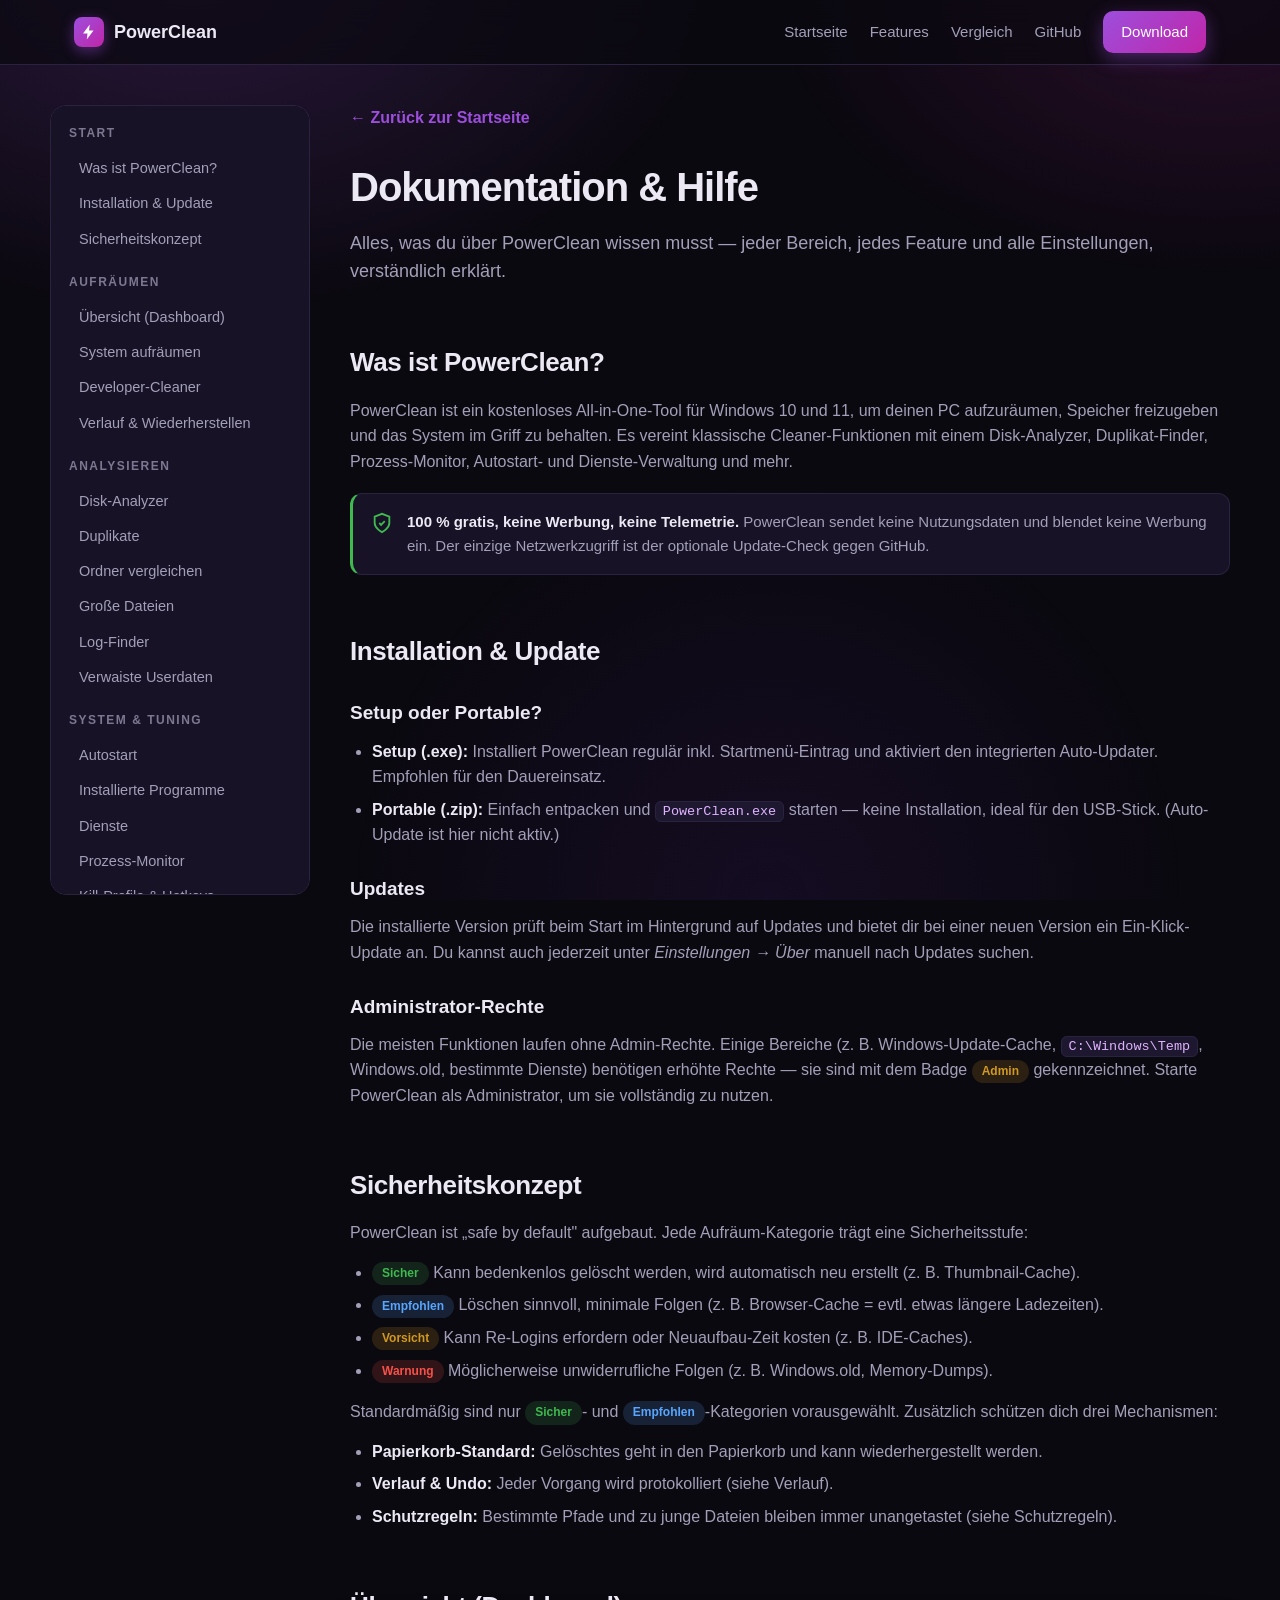
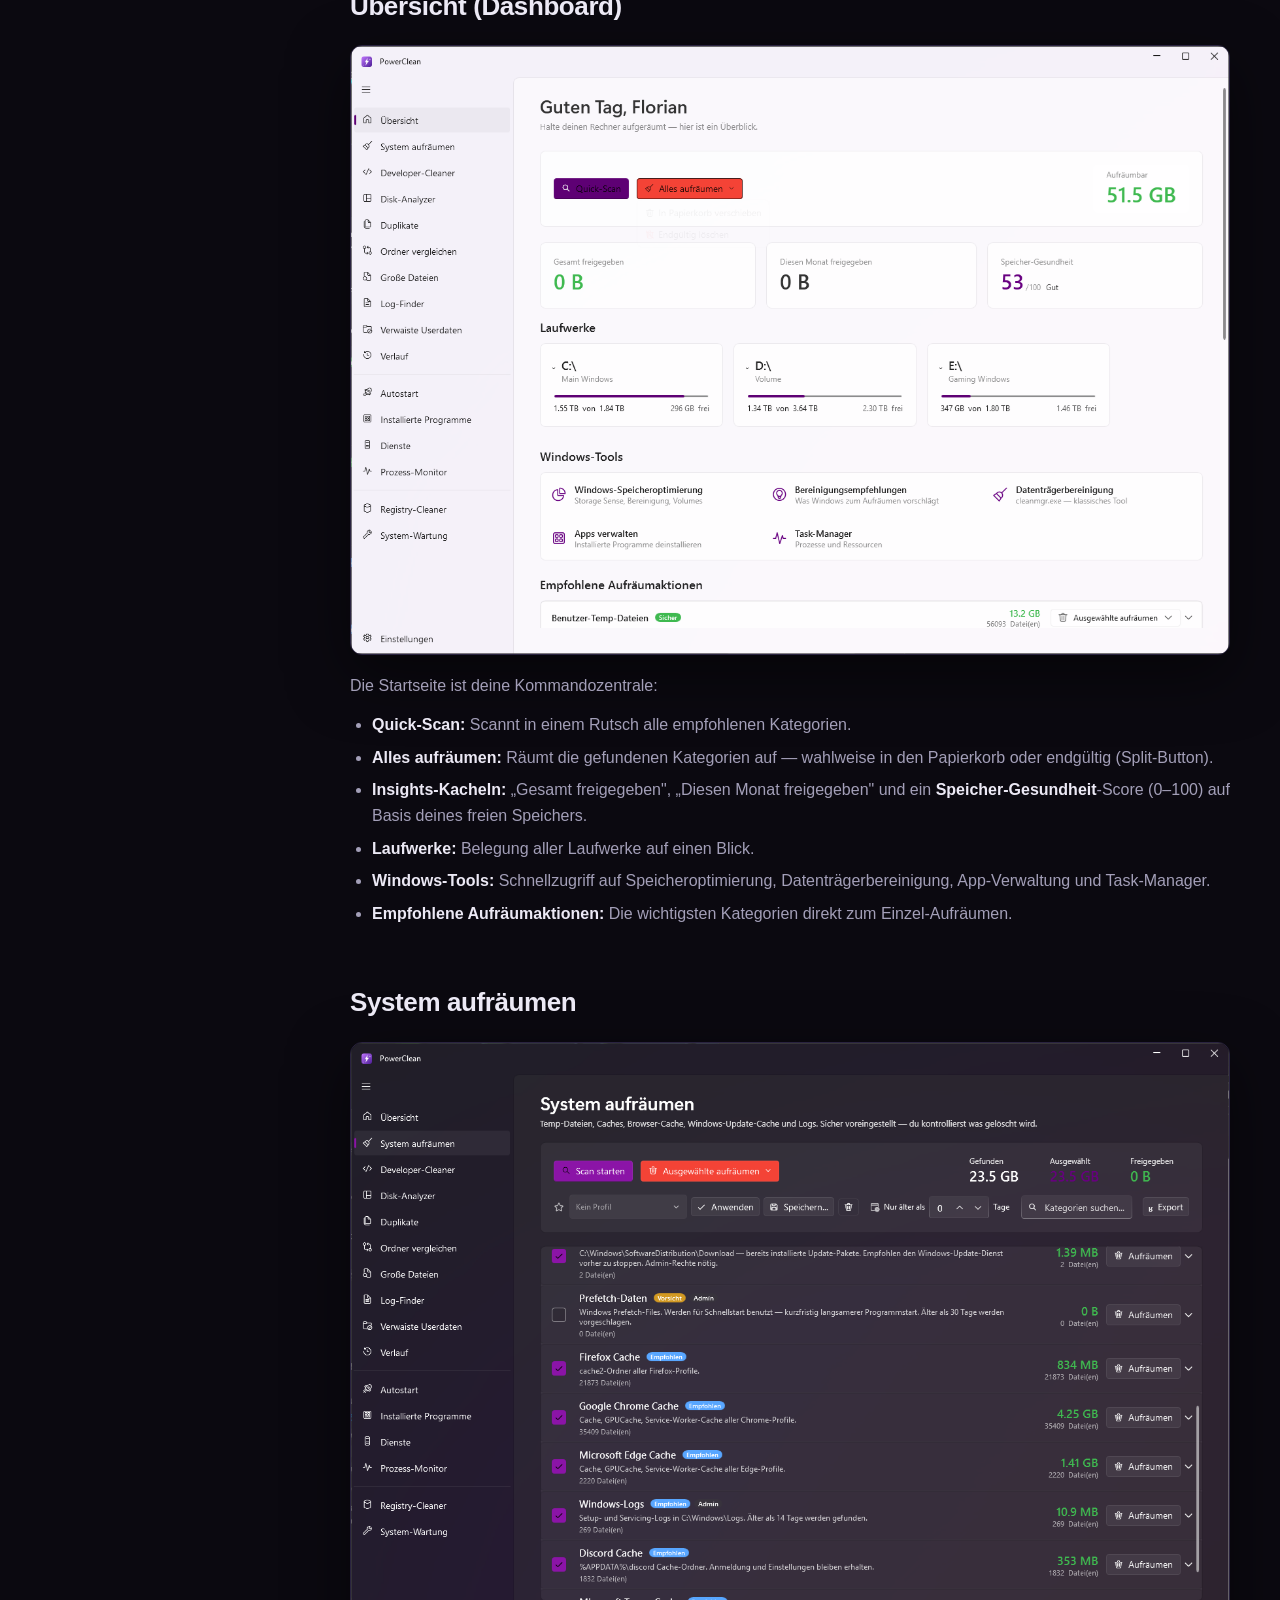
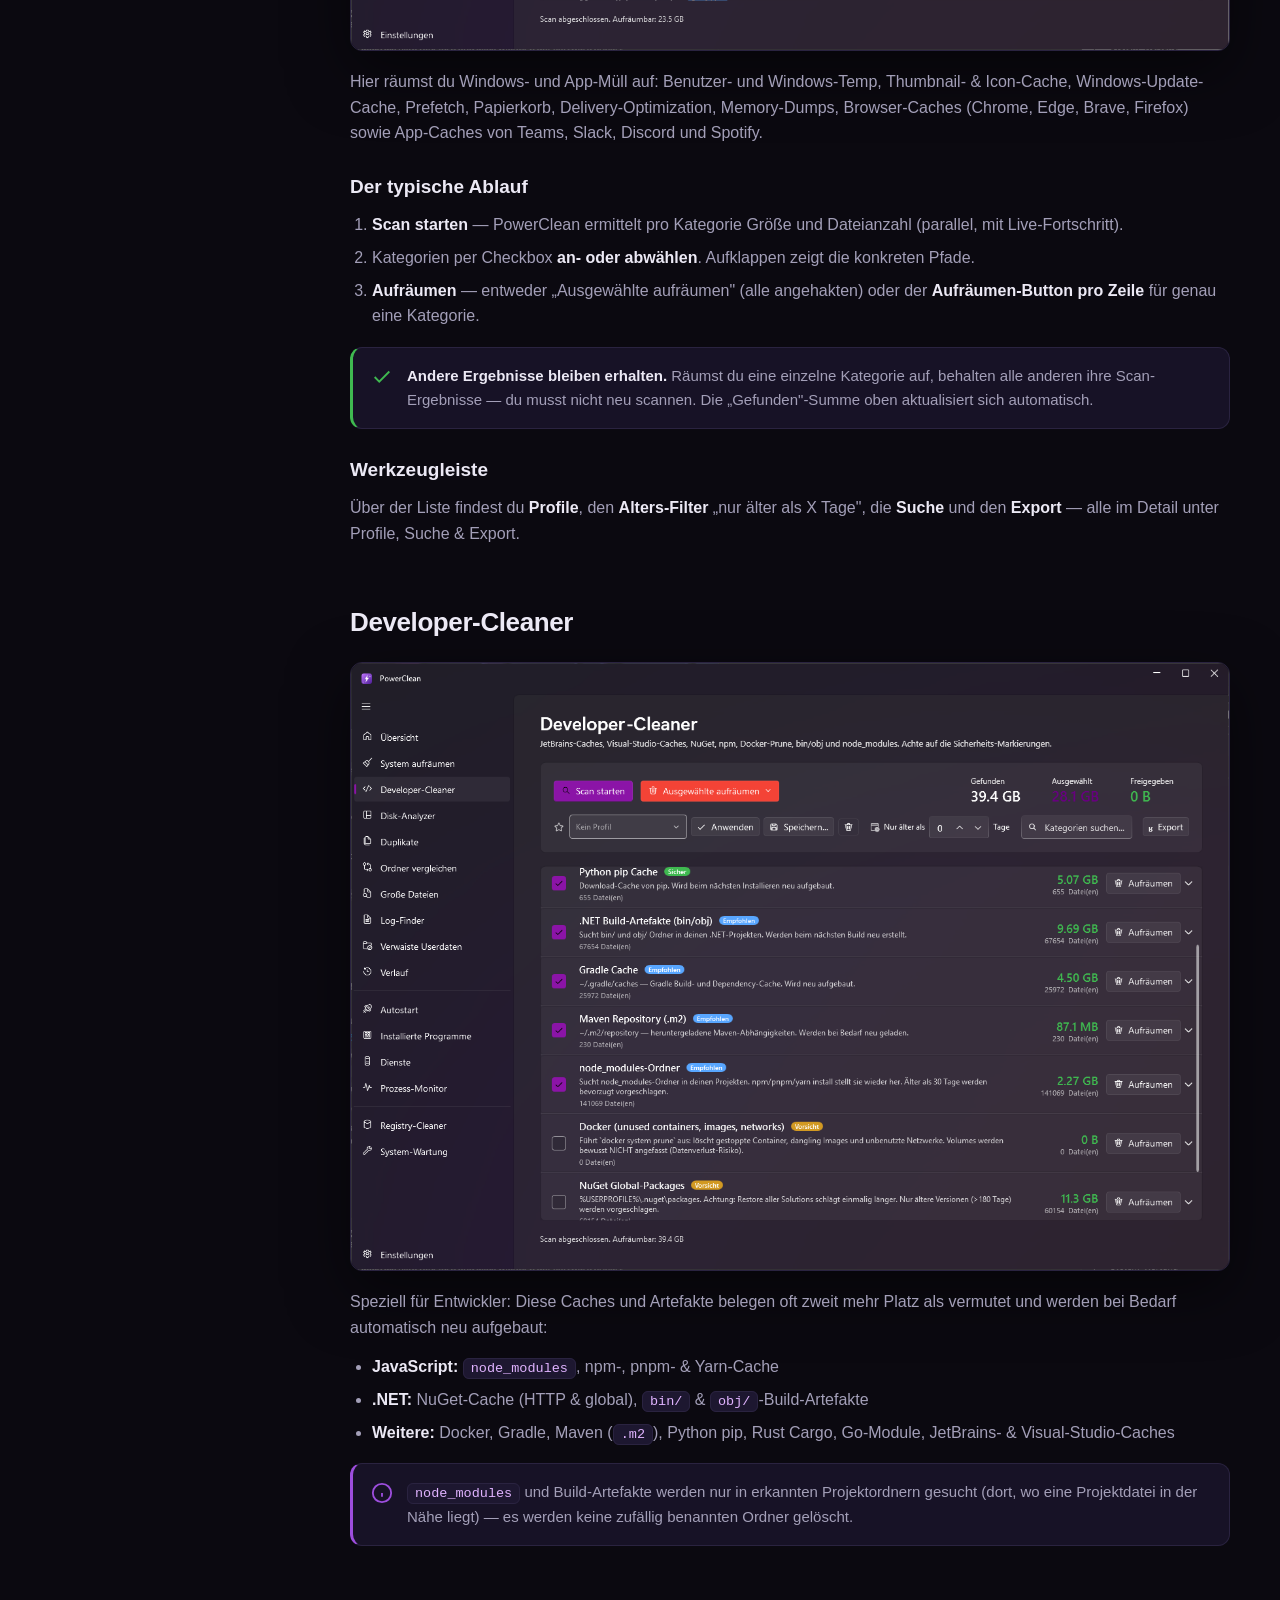
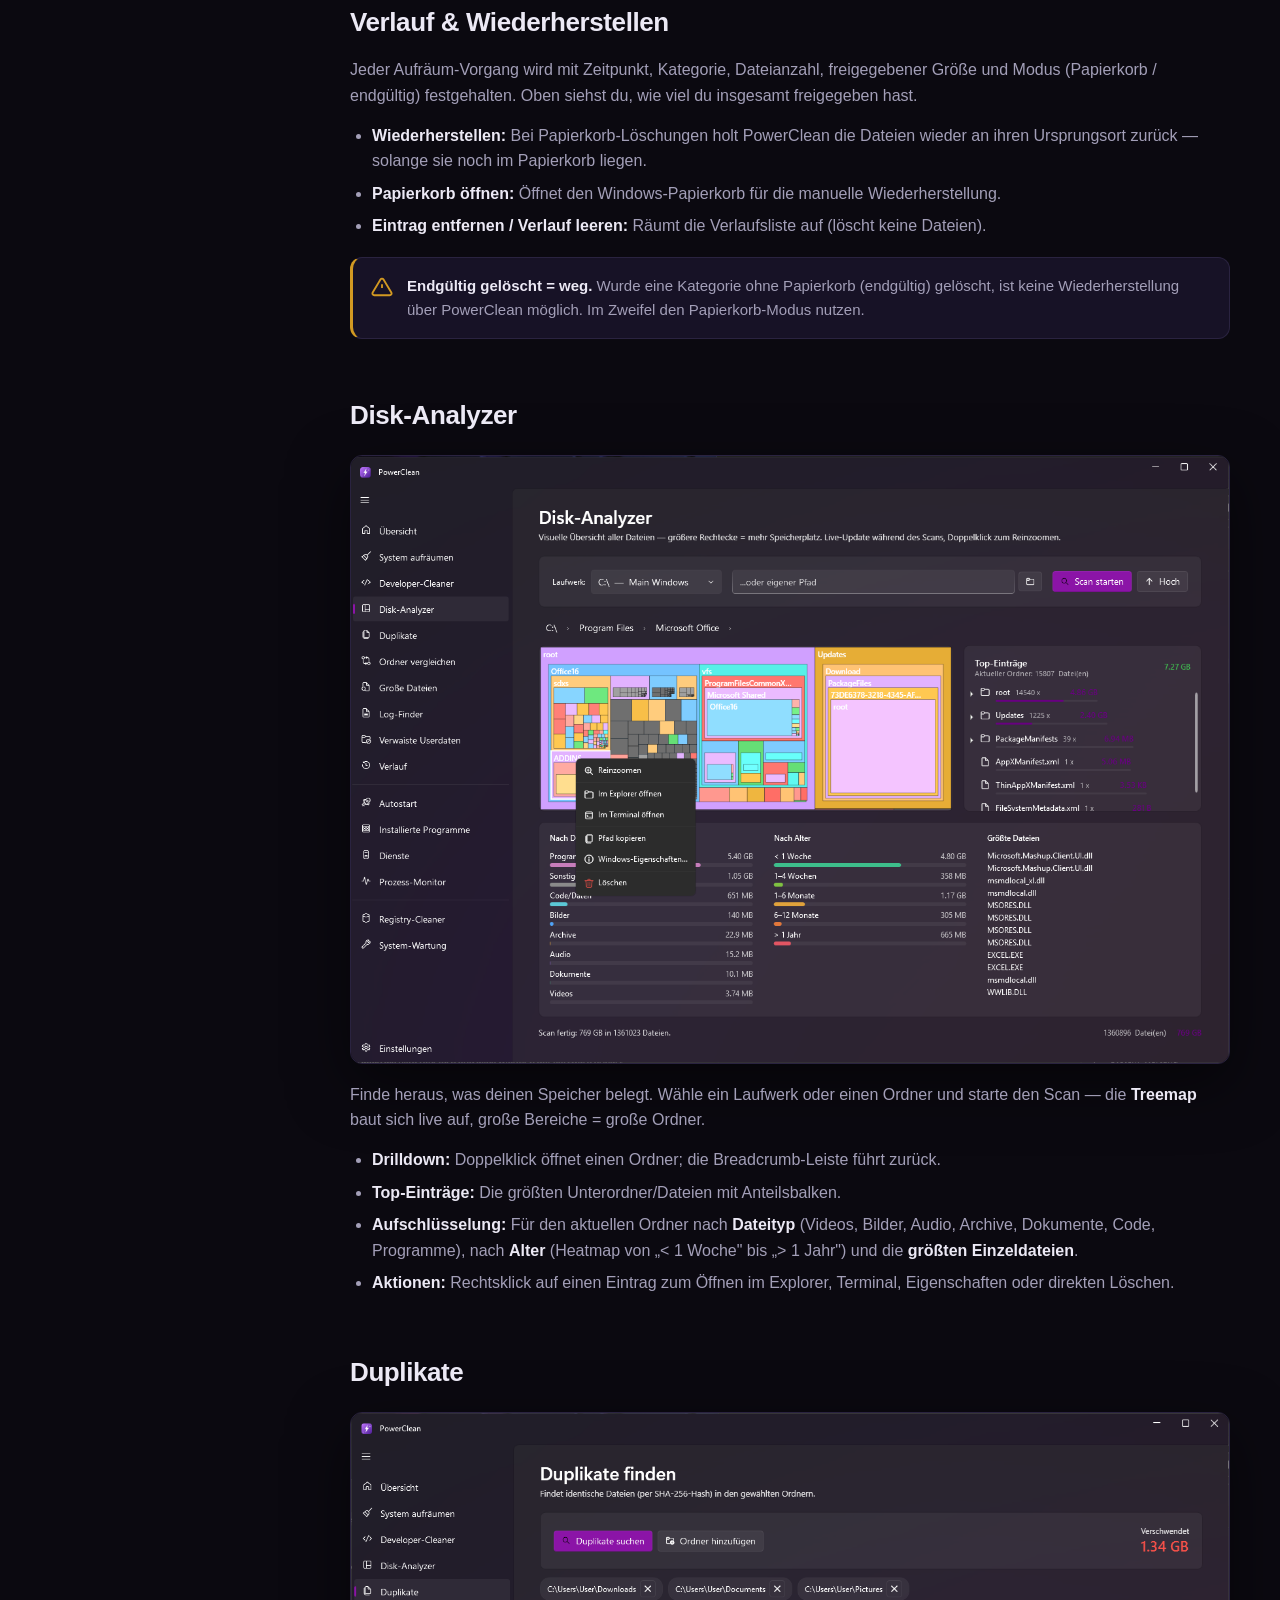
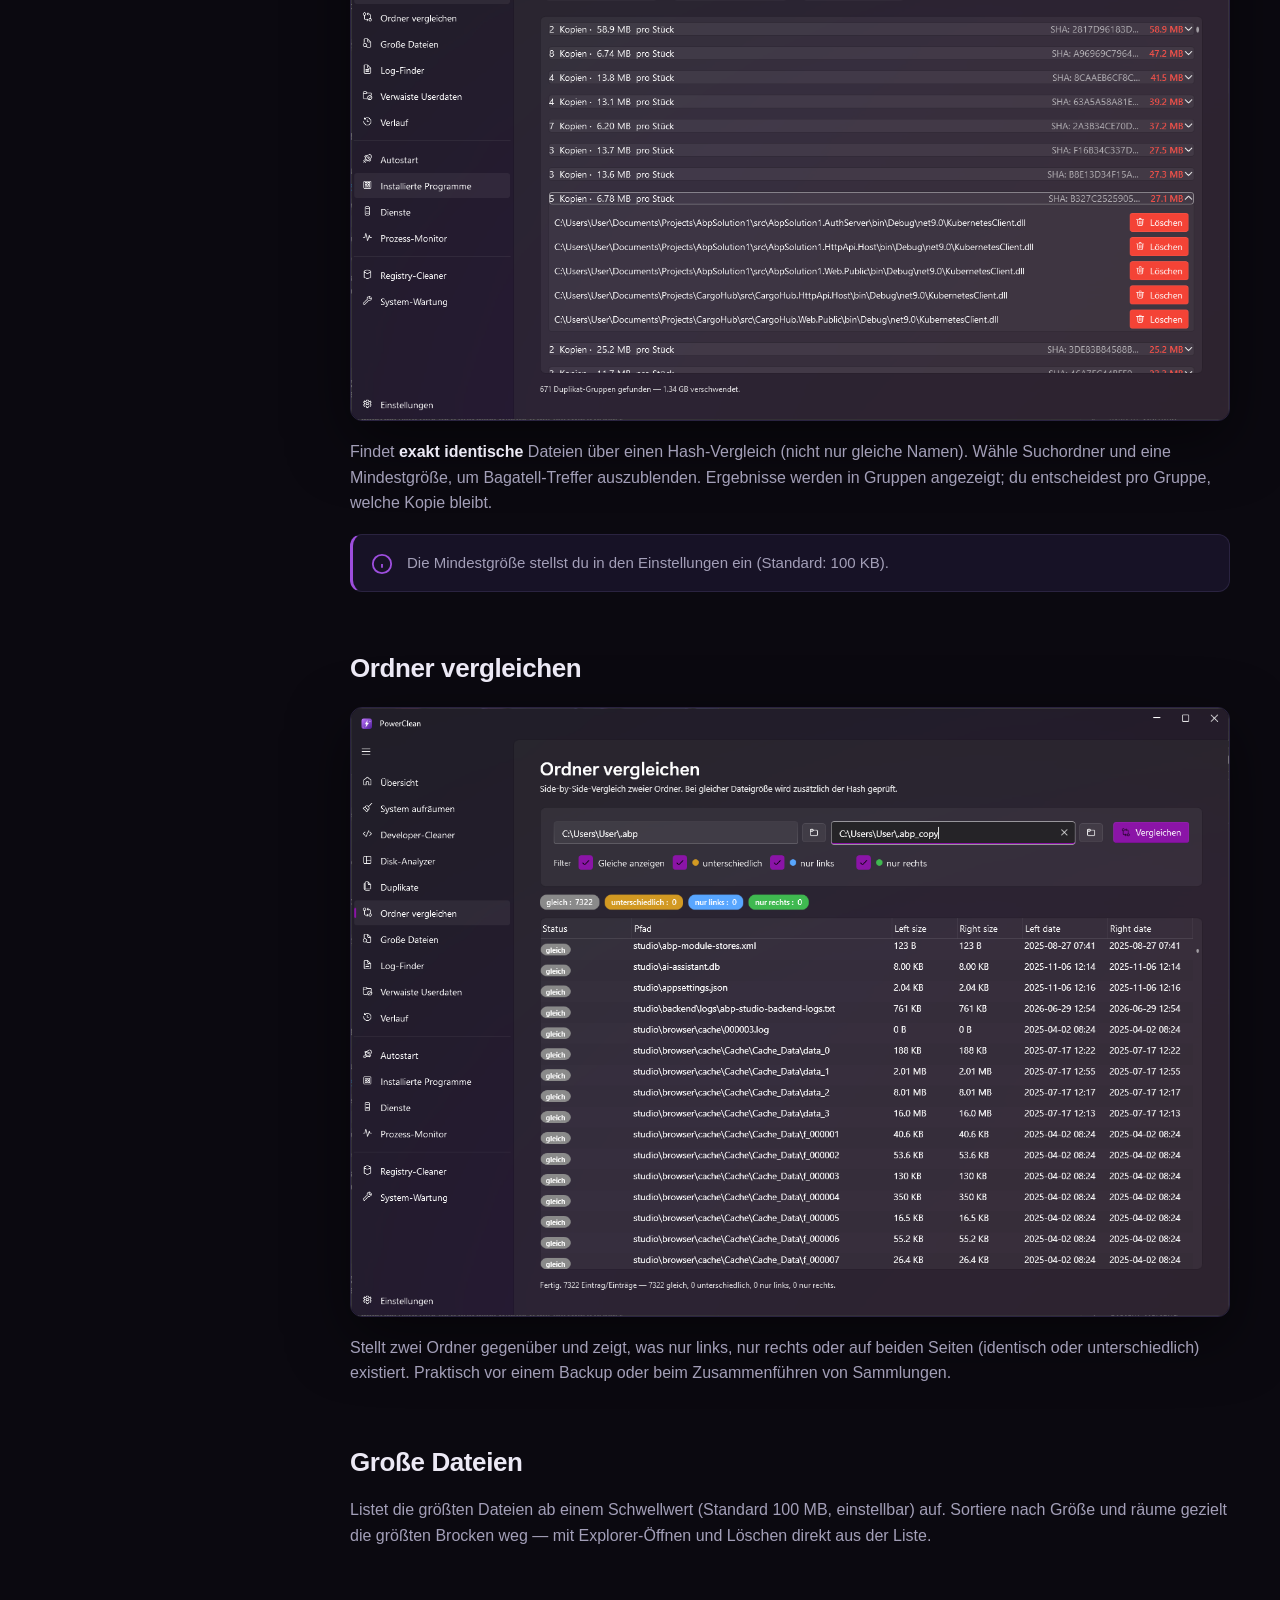
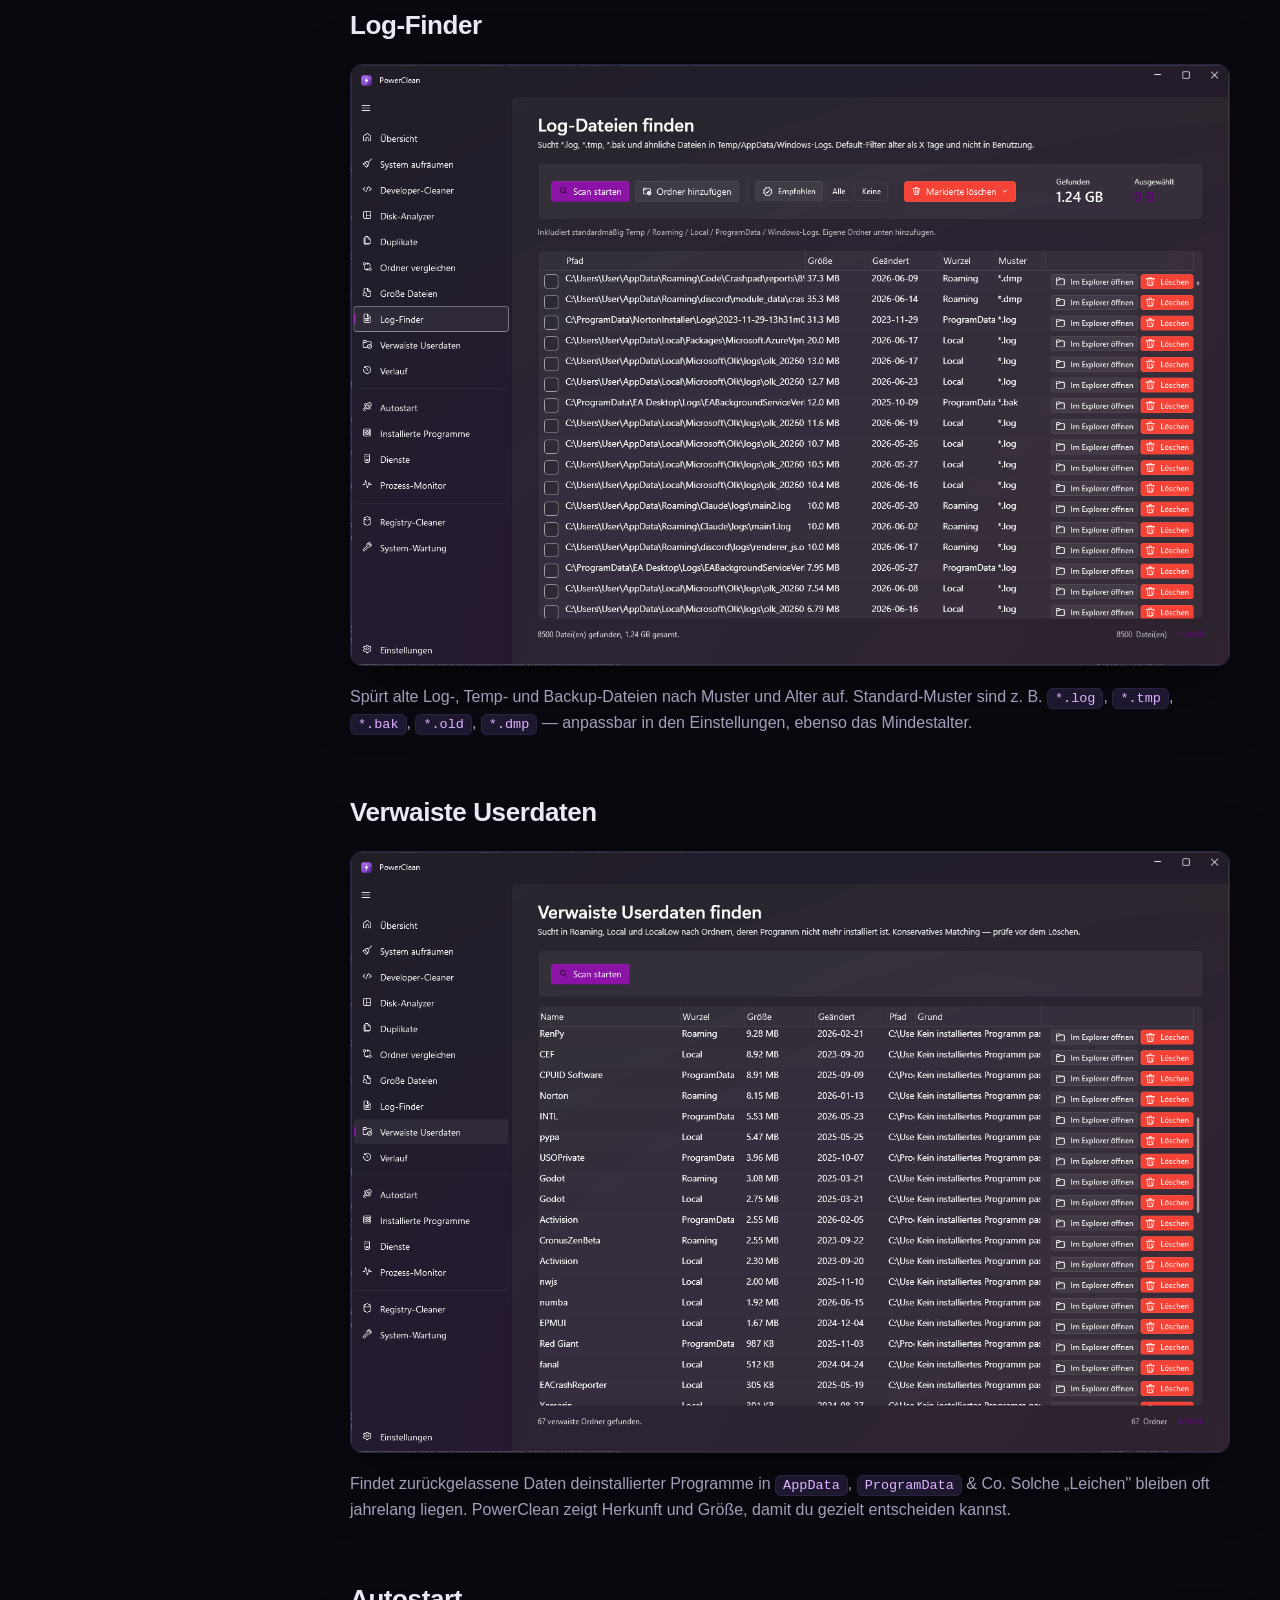
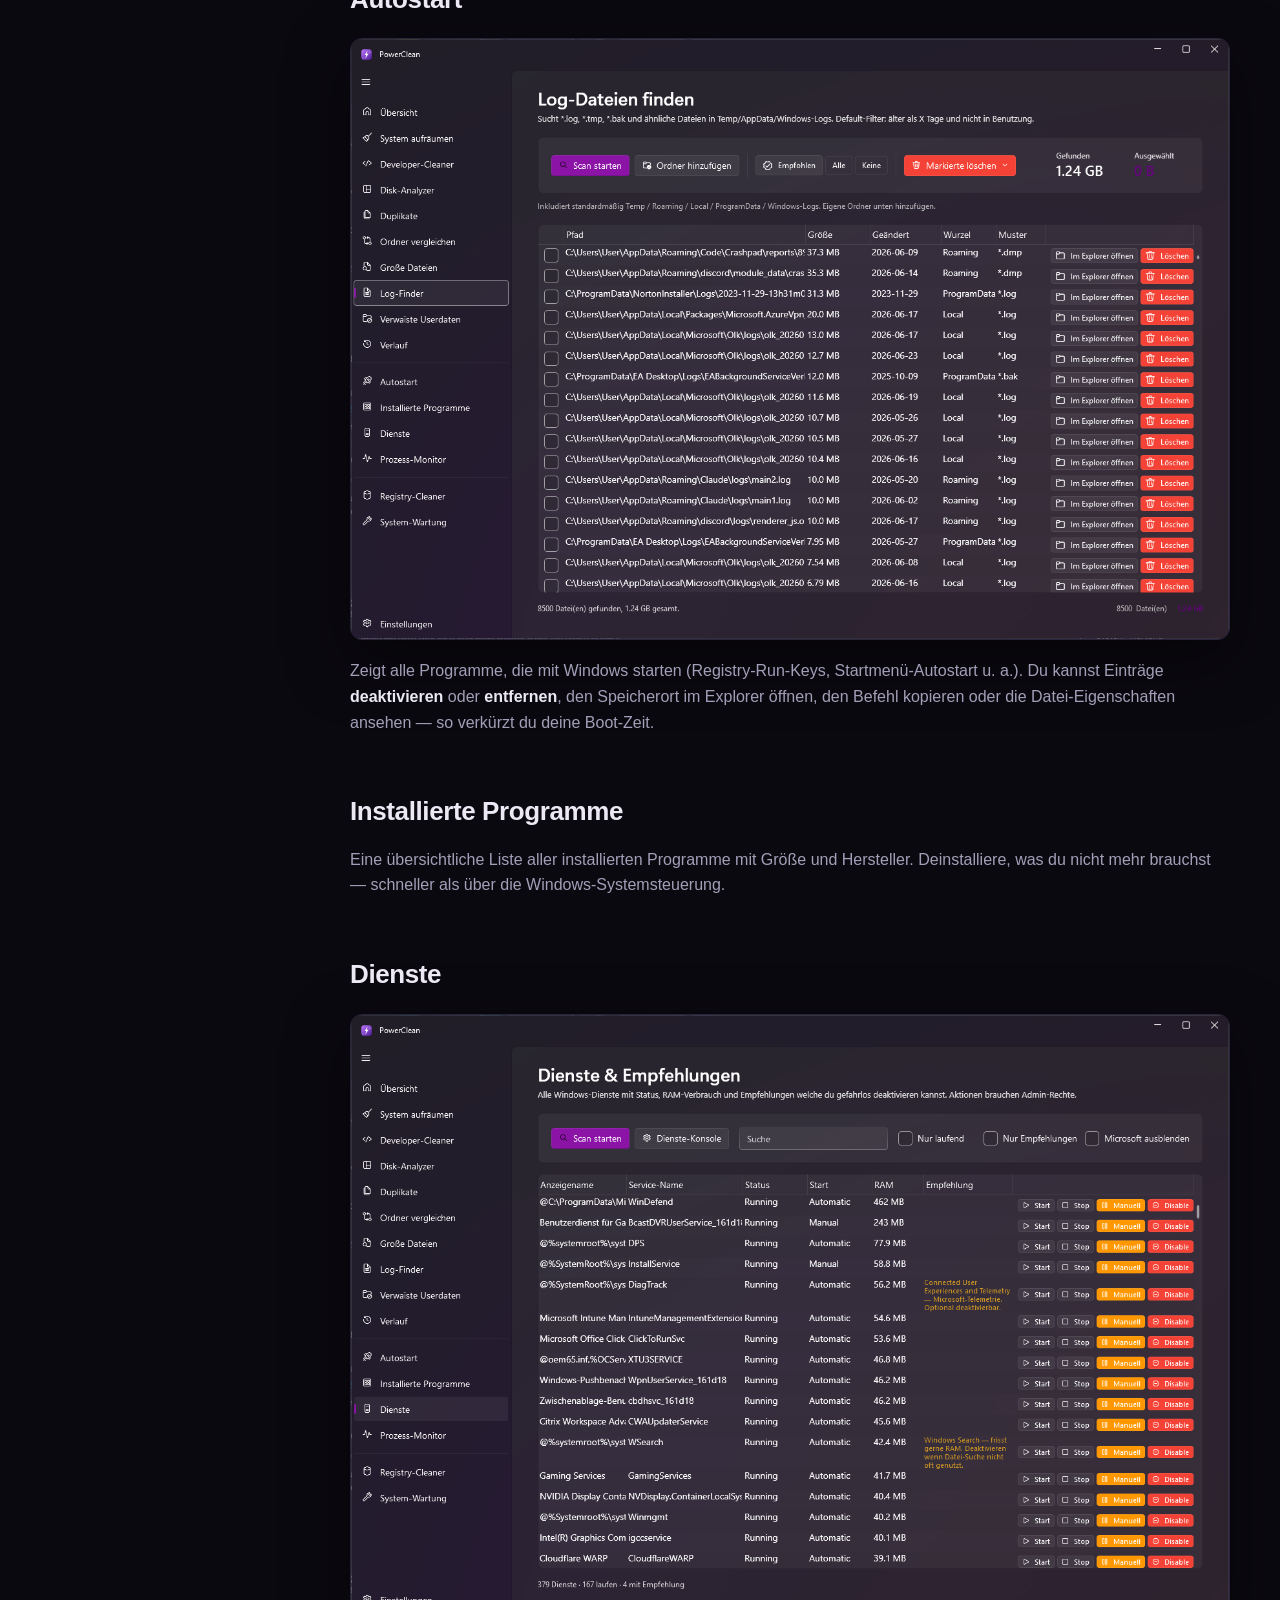
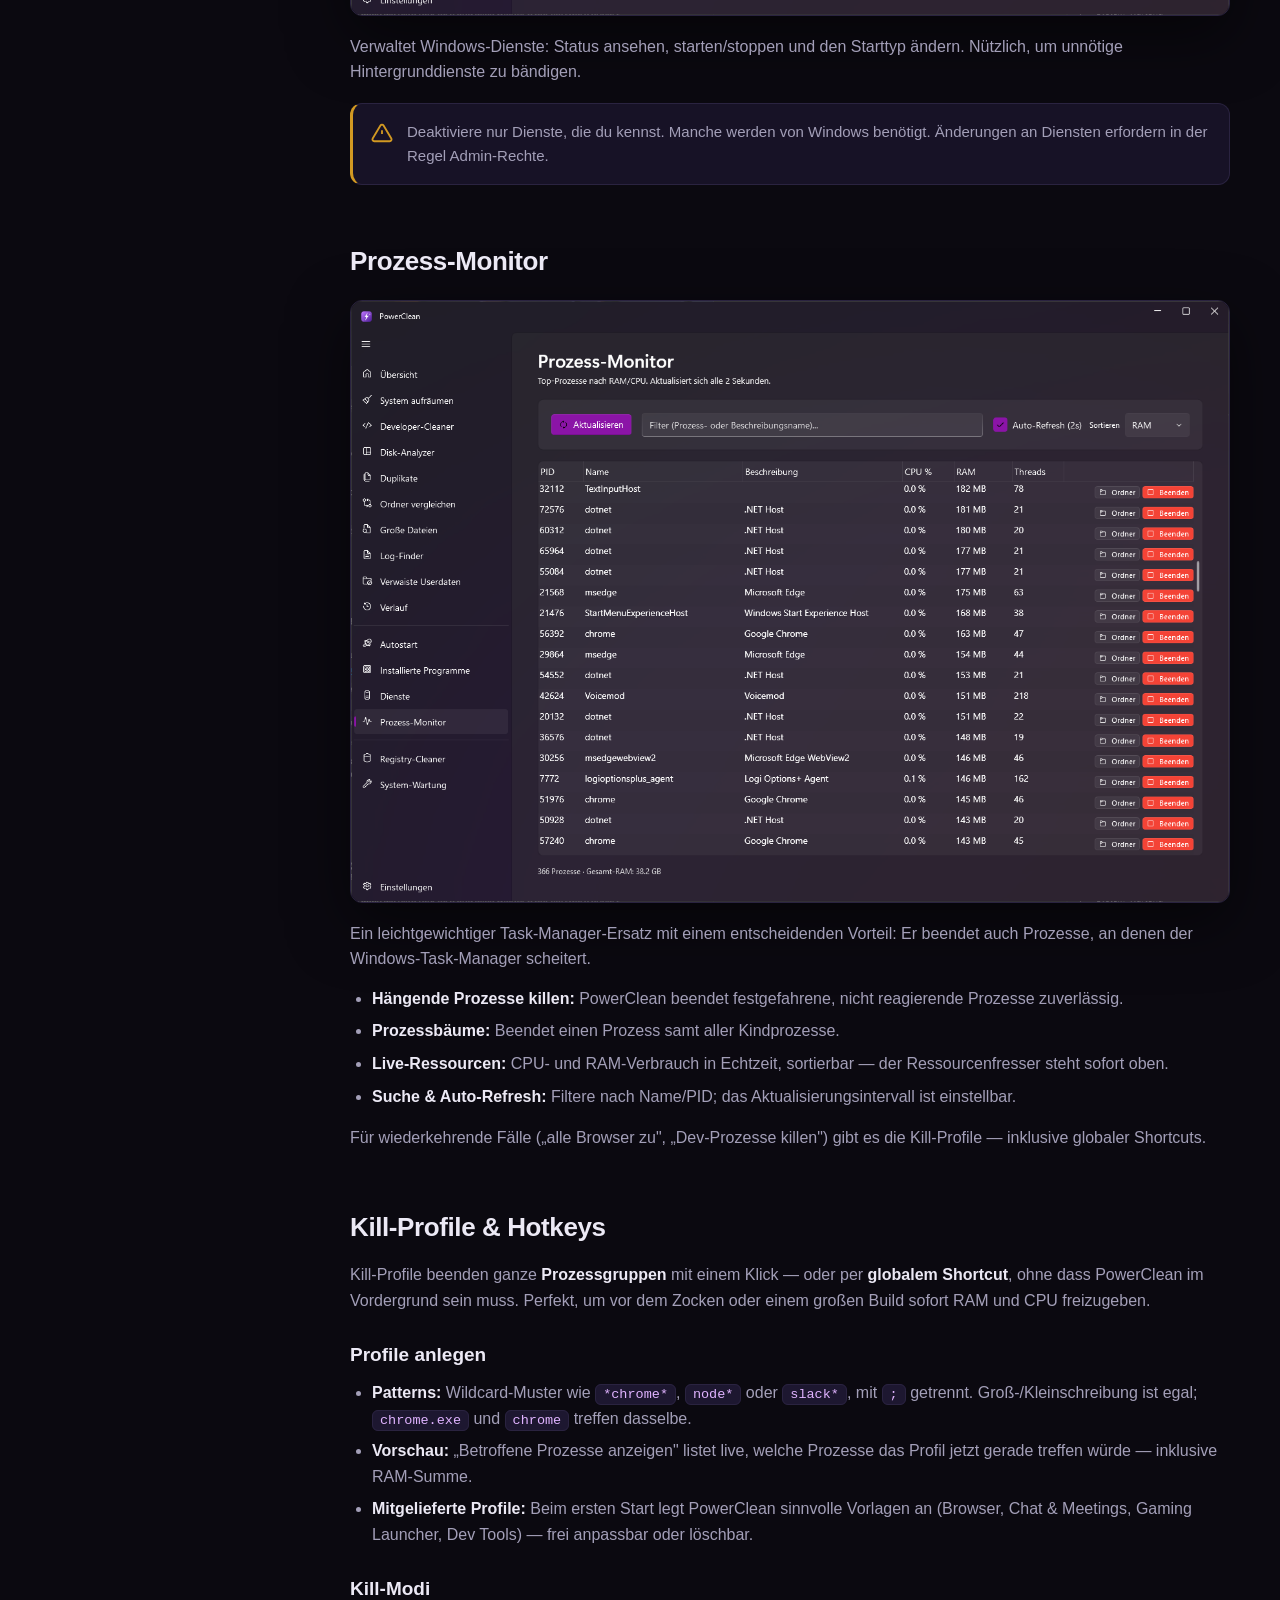
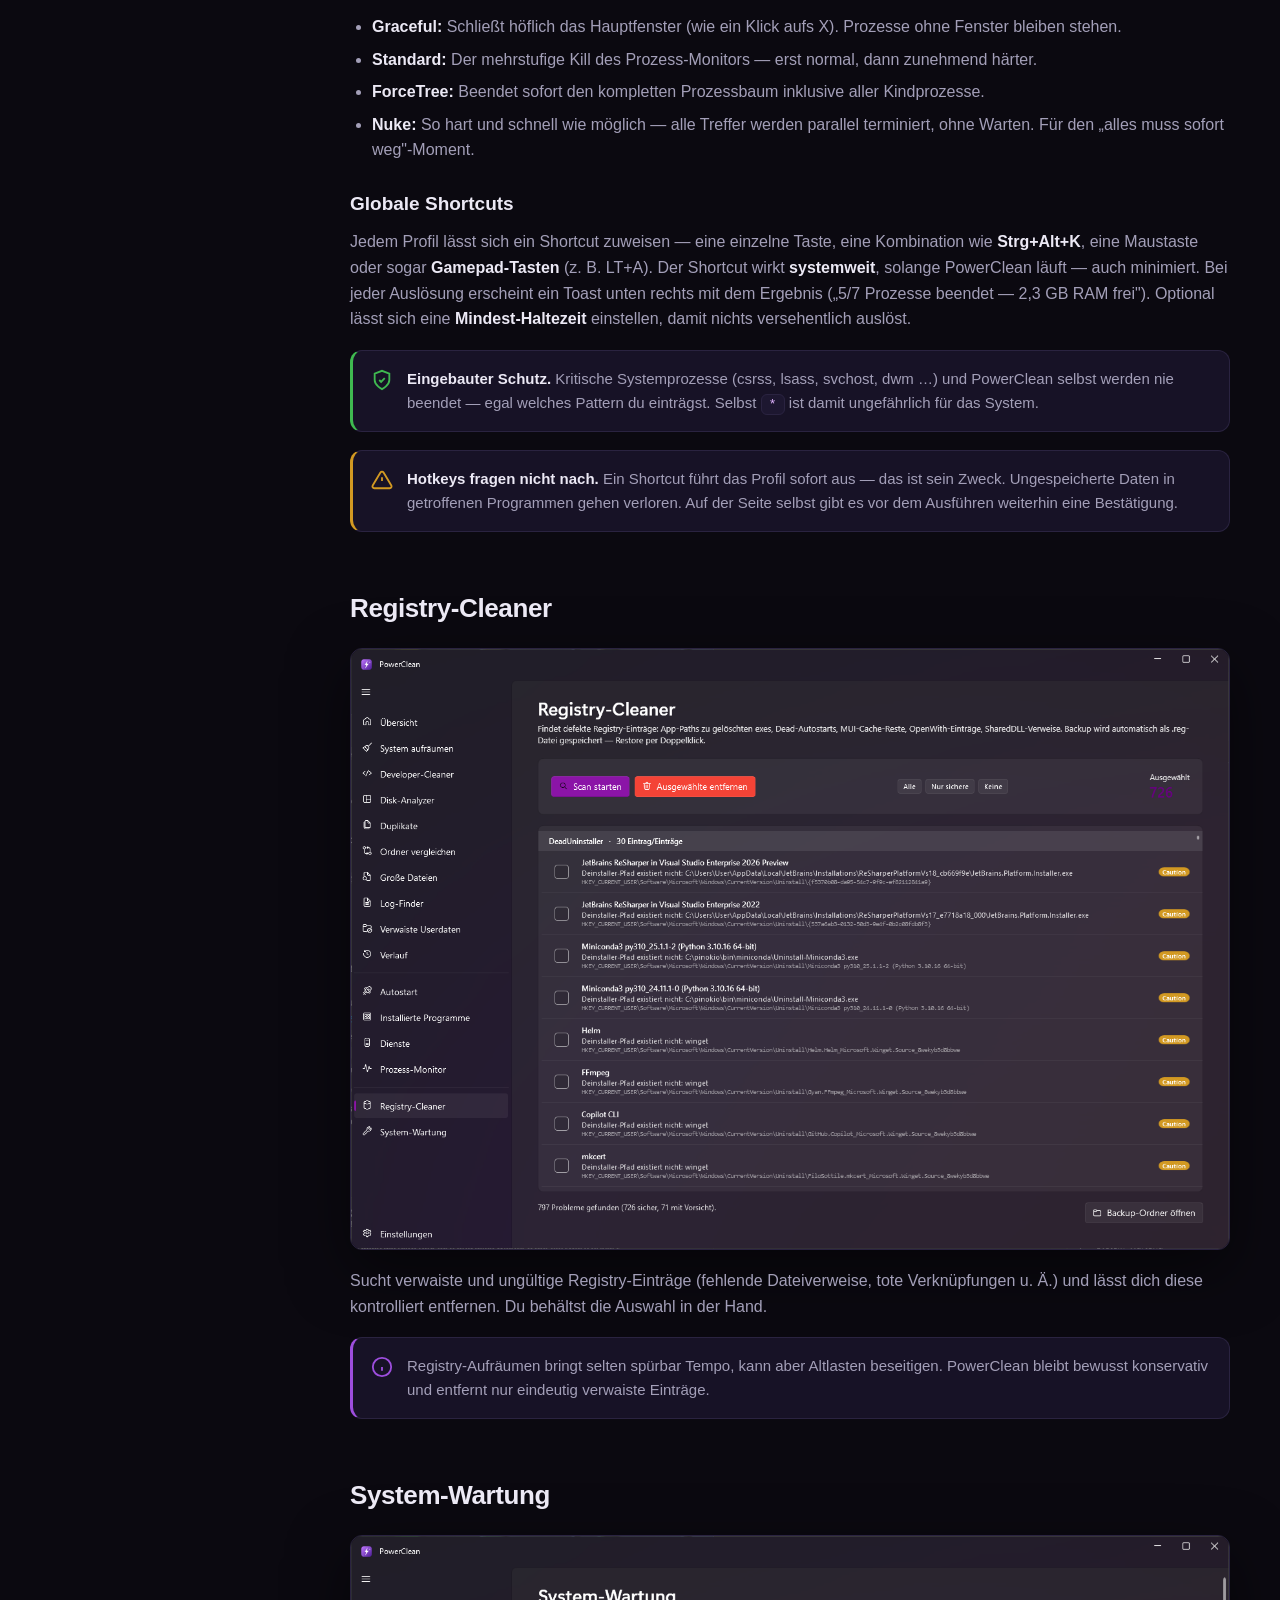
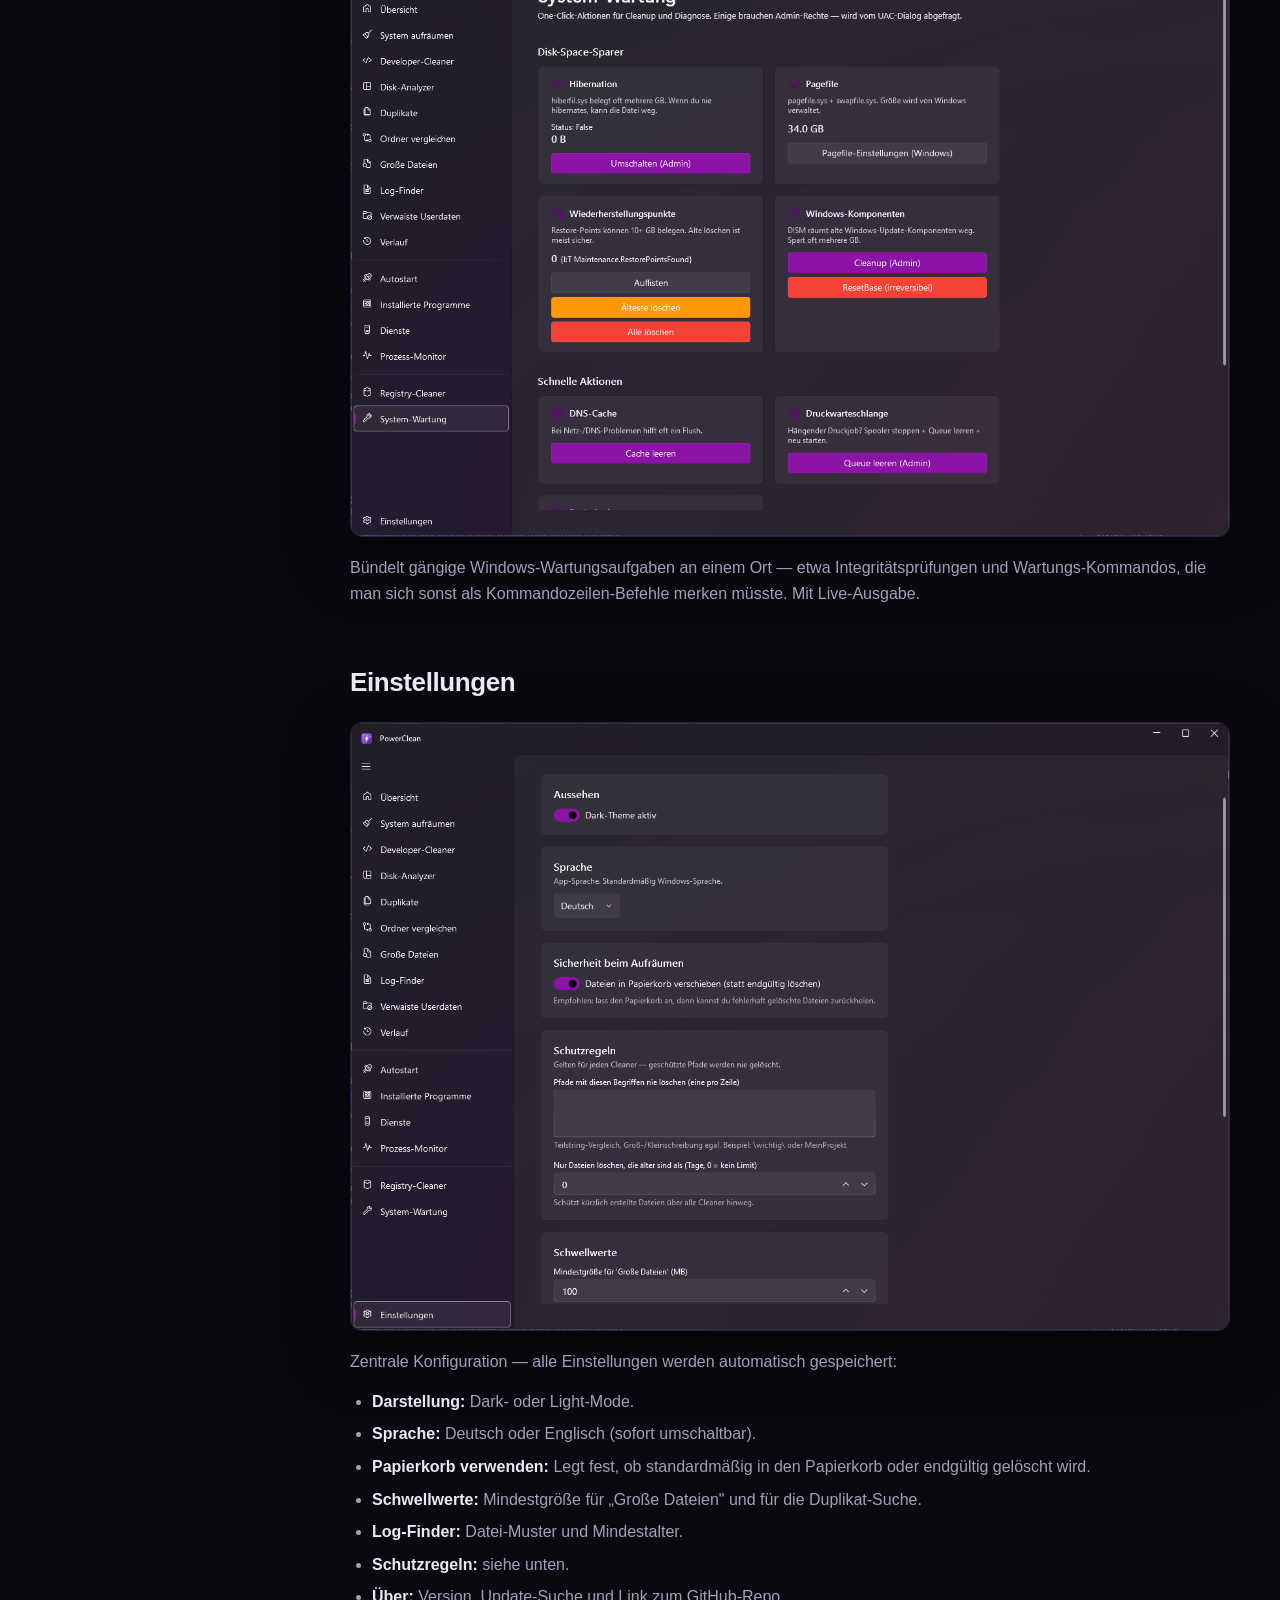
==== commit 52753776: "feat: kill profiles with global hotkeys + toasts - New "Kill profiles" page under process monitor: w" ====
--- a/docs/docs.html
+++ b/docs/docs.html
@@ -5,6 +5,7 @@
     <meta name="viewport" content="width=device-width, initial-scale=1.0" />
     <title>PowerClean — Dokumentation &amp; Hilfe</title>
     <meta name="description" content="Vollständige Dokumentation und Hilfe zu PowerClean: jeder Bereich, jedes Feature und alle Einstellungen erklärt." />
+    <link rel="canonical" href="https://fgilde.github.io/PowerClean/docs.html" />
     <link rel="icon" href="data:image/svg+xml,%3Csvg xmlns='http://www.w3.org/2000/svg' viewBox='0 0 24 24'%3E%3Cpath fill='%239d4edd' d='M13 2 4 14h6l-1 8 9-12h-6z'/%3E%3C/svg%3E" />
     <link rel="stylesheet" href="assets/style.css" />
 </head>
@@ -52,6 +53,7 @@
         <a href="#programs">Installierte Programme</a>
         <a href="#services">Dienste</a>
         <a href="#process">Prozess-Monitor</a>
+        <a href="#killprofiles">Kill-Profile &amp; Hotkeys</a>
         <a href="#registry">Registry-Cleaner</a>
         <a href="#maintenance">System-Wartung</a>
         <h4>Konfiguration</h4>
@@ -279,6 +281,44 @@
             <li><strong>Live-Ressourcen:</strong> CPU- und RAM-Verbrauch in Echtzeit, sortierbar — der Ressourcenfresser steht sofort oben.</li>
             <li><strong>Suche &amp; Auto-Refresh:</strong> Filtere nach Name/PID; das Aktualisierungsintervall ist einstellbar.</li>
         </ul>
+        <p>Für wiederkehrende Fälle („alle Browser zu", „Dev-Prozesse killen") gibt es die <a href="#killprofiles">Kill-Profile</a> — inklusive globaler Shortcuts.</p>
+
+        <!-- KILL PROFILES -->
+        <h2 id="killprofiles">Kill-Profile &amp; Hotkeys</h2>
+        <p>
+            Kill-Profile beenden ganze <strong>Prozessgruppen</strong> mit einem Klick — oder per
+            <strong>globalem Shortcut</strong>, ohne dass PowerClean im Vordergrund sein muss. Perfekt, um vor dem
+            Zocken oder einem großen Build sofort RAM und CPU freizugeben.
+        </p>
+        <h3>Profile anlegen</h3>
+        <ul>
+            <li><strong>Patterns:</strong> Wildcard-Muster wie <code>*chrome*</code>, <code>node*</code> oder <code>slack*</code>, mit <code>;</code> getrennt. Groß-/Kleinschreibung ist egal; <code>chrome.exe</code> und <code>chrome</code> treffen dasselbe.</li>
+            <li><strong>Vorschau:</strong> „Betroffene Prozesse anzeigen" listet live, welche Prozesse das Profil jetzt gerade treffen würde — inklusive RAM-Summe.</li>
+            <li><strong>Mitgelieferte Profile:</strong> Beim ersten Start legt PowerClean sinnvolle Vorlagen an (Browser, Chat &amp; Meetings, Gaming Launcher, Dev Tools) — frei anpassbar oder löschbar.</li>
+        </ul>
+        <h3>Kill-Modi</h3>
+        <ul>
+            <li><strong>Graceful:</strong> Schließt höflich das Hauptfenster (wie ein Klick aufs X). Prozesse ohne Fenster bleiben stehen.</li>
+            <li><strong>Standard:</strong> Der mehrstufige Kill des Prozess-Monitors — erst normal, dann zunehmend härter.</li>
+            <li><strong>ForceTree:</strong> Beendet sofort den kompletten Prozessbaum inklusive aller Kindprozesse.</li>
+            <li><strong>Nuke:</strong> So hart und schnell wie möglich — alle Treffer werden parallel terminiert, ohne Warten. Für den „alles muss sofort weg"-Moment.</li>
+        </ul>
+        <h3>Globale Shortcuts</h3>
+        <p>
+            Jedem Profil lässt sich ein Shortcut zuweisen — eine einzelne Taste, eine Kombination wie
+            <strong>Strg+Alt+K</strong>, eine Maustaste oder sogar <strong>Gamepad-Tasten</strong> (z. B. LT+A).
+            Der Shortcut wirkt <strong>systemweit</strong>, solange PowerClean läuft — auch minimiert. Bei jeder
+            Auslösung erscheint ein Toast unten rechts mit dem Ergebnis („5/7 Prozesse beendet — 2,3 GB RAM frei").
+            Optional lässt sich eine <strong>Mindest-Haltezeit</strong> einstellen, damit nichts versehentlich auslöst.
+        </p>
+        <div class="callout safe">
+            <svg viewBox="0 0 24 24" fill="none" stroke="currentColor" stroke-width="2"><path d="M12 22s8-4 8-10V5l-8-3-8 3v7c0 6 8 10 8 10z"/><polyline points="9 12 11 14 15 10"/></svg>
+            <p><b>Eingebauter Schutz.</b> Kritische Systemprozesse (csrss, lsass, svchost, dwm …) und PowerClean selbst werden nie beendet — egal welches Pattern du einträgst. Selbst <code>*</code> ist damit ungefährlich für das System.</p>
+        </div>
+        <div class="callout warn">
+            <svg viewBox="0 0 24 24" fill="none" stroke="currentColor" stroke-width="2"><path d="M10.29 3.86 1.82 18a2 2 0 0 0 1.71 3h16.94a2 2 0 0 0 1.71-3L13.71 3.86a2 2 0 0 0-3.42 0z"/><line x1="12" y1="9" x2="12" y2="13"/><line x1="12" y1="17" x2="12.01" y2="17"/></svg>
+            <p><b>Hotkeys fragen nicht nach.</b> Ein Shortcut führt das Profil sofort aus — das ist sein Zweck. Ungespeicherte Daten in getroffenen Programmen gehen verloren. Auf der Seite selbst gibt es vor dem Ausführen weiterhin eine Bestätigung.</p>
+        </div>
 
         <!-- REGISTRY -->
         <h2 id="registry">Registry-Cleaner</h2>
@@ -370,7 +410,7 @@
 
 <footer>
     <div class="wrap foot-inner">
-        <div>© 2026 PowerClean · MIT-Lizenz · von <a href="https://github.com/fgilde" target="_blank" rel="noopener" style="color:var(--muted)">fgilde</a></div>
+        <div>© 2026 PowerClean · MIT-Lizenz · von <a href="https://florian.gilde.org" target="_blank" rel="noopener" style="color:var(--accent);font-weight:600">Florian Gilde</a> | <a href="https://www.gilde.org" target="_blank" rel="noopener" style="color:var(--accent);font-weight:600">gilde.org</a></div>
         <div class="foot-links">
             <a href="index.html">Startseite</a>
             <a href="https://github.com/fgilde/PowerClean" target="_blank" rel="noopener">GitHub</a>
@@ -379,5 +419,6 @@
     </div>
 </footer>
 
+<script src="assets/lightbox.js"></script>
 </body>
 </html>
--- a/docs/assets/style.css
+++ b/docs/assets/style.css
@@ -284,6 +284,39 @@
 
 .docs-hero-link { display: inline-flex; align-items: center; gap: 8px; color: var(--accent); font-weight: 600; margin-bottom: 24px; }
 
+/* ---------- Lightbox ---------- */
+.zoomable { cursor: zoom-in; }
+.lightbox {
+    position: fixed; inset: 0; z-index: 200; display: none;
+    align-items: center; justify-content: center; padding: 48px;
+    background: rgba(6, 4, 12, .88); backdrop-filter: blur(10px); cursor: zoom-out;
+}
+.lightbox.open { display: flex; animation: lbfade .18s ease; }
+@keyframes lbfade { from { opacity: 0; } to { opacity: 1; } }
+.lightbox img {
+    max-width: 92vw; max-height: 84vh; cursor: default;
+    border: 1px solid var(--stroke); border-radius: 12px; box-shadow: var(--shadow);
+    animation: lbin .22s cubic-bezier(.2, .7, .2, 1);
+}
+@keyframes lbin { from { opacity: 0; transform: scale(.96); } to { opacity: 1; transform: scale(1); } }
+.lb-cap { position: absolute; left: 0; right: 0; bottom: 22px; text-align: center; color: var(--muted); font-size: 14.5px; padding: 0 20px; }
+.lb-cap b { color: var(--text); }
+.lb-btn, .lb-close {
+    position: absolute; border: 1px solid var(--stroke); background: rgba(23, 18, 38, .82);
+    color: #fff; display: grid; place-items: center; cursor: pointer;
+    transition: background .15s, transform .15s;
+}
+.lb-btn { top: 50%; transform: translateY(-50%); width: 52px; height: 52px; border-radius: 50%; }
+.lb-btn:hover { background: var(--accent); }
+.lb-prev { left: 26px; } .lb-next { right: 26px; }
+.lb-close { top: 22px; right: 26px; width: 44px; height: 44px; border-radius: 50%; }
+.lb-close:hover { background: var(--red); }
+.lb-btn svg, .lb-close svg { width: 22px; height: 22px; }
+@media (max-width: 560px) {
+    .lightbox { padding: 16px; }
+    .lb-btn { width: 42px; height: 42px; } .lb-prev { left: 8px; } .lb-next { right: 8px; }
+}
+
 /* ---------- Responsive ---------- */
 @media (max-width: 900px) {
     .grid { grid-template-columns: 1fr 1fr; }
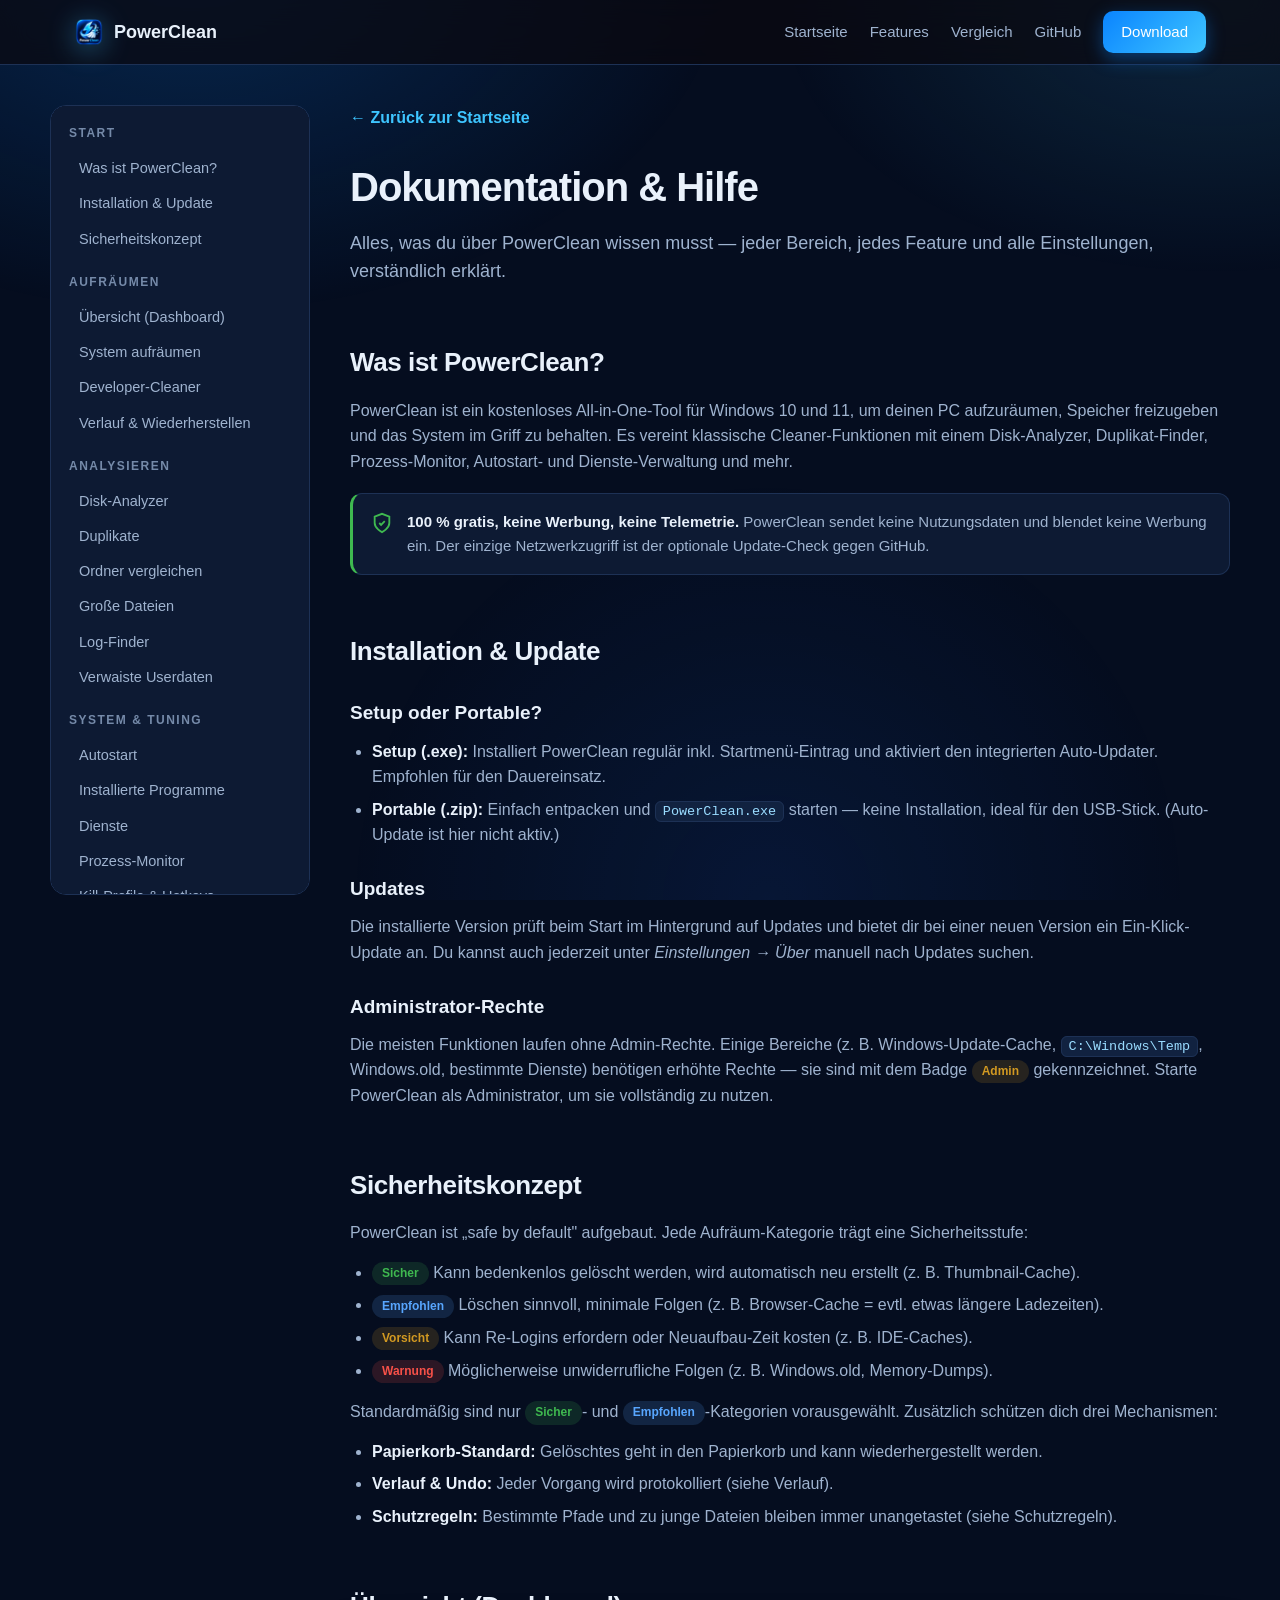
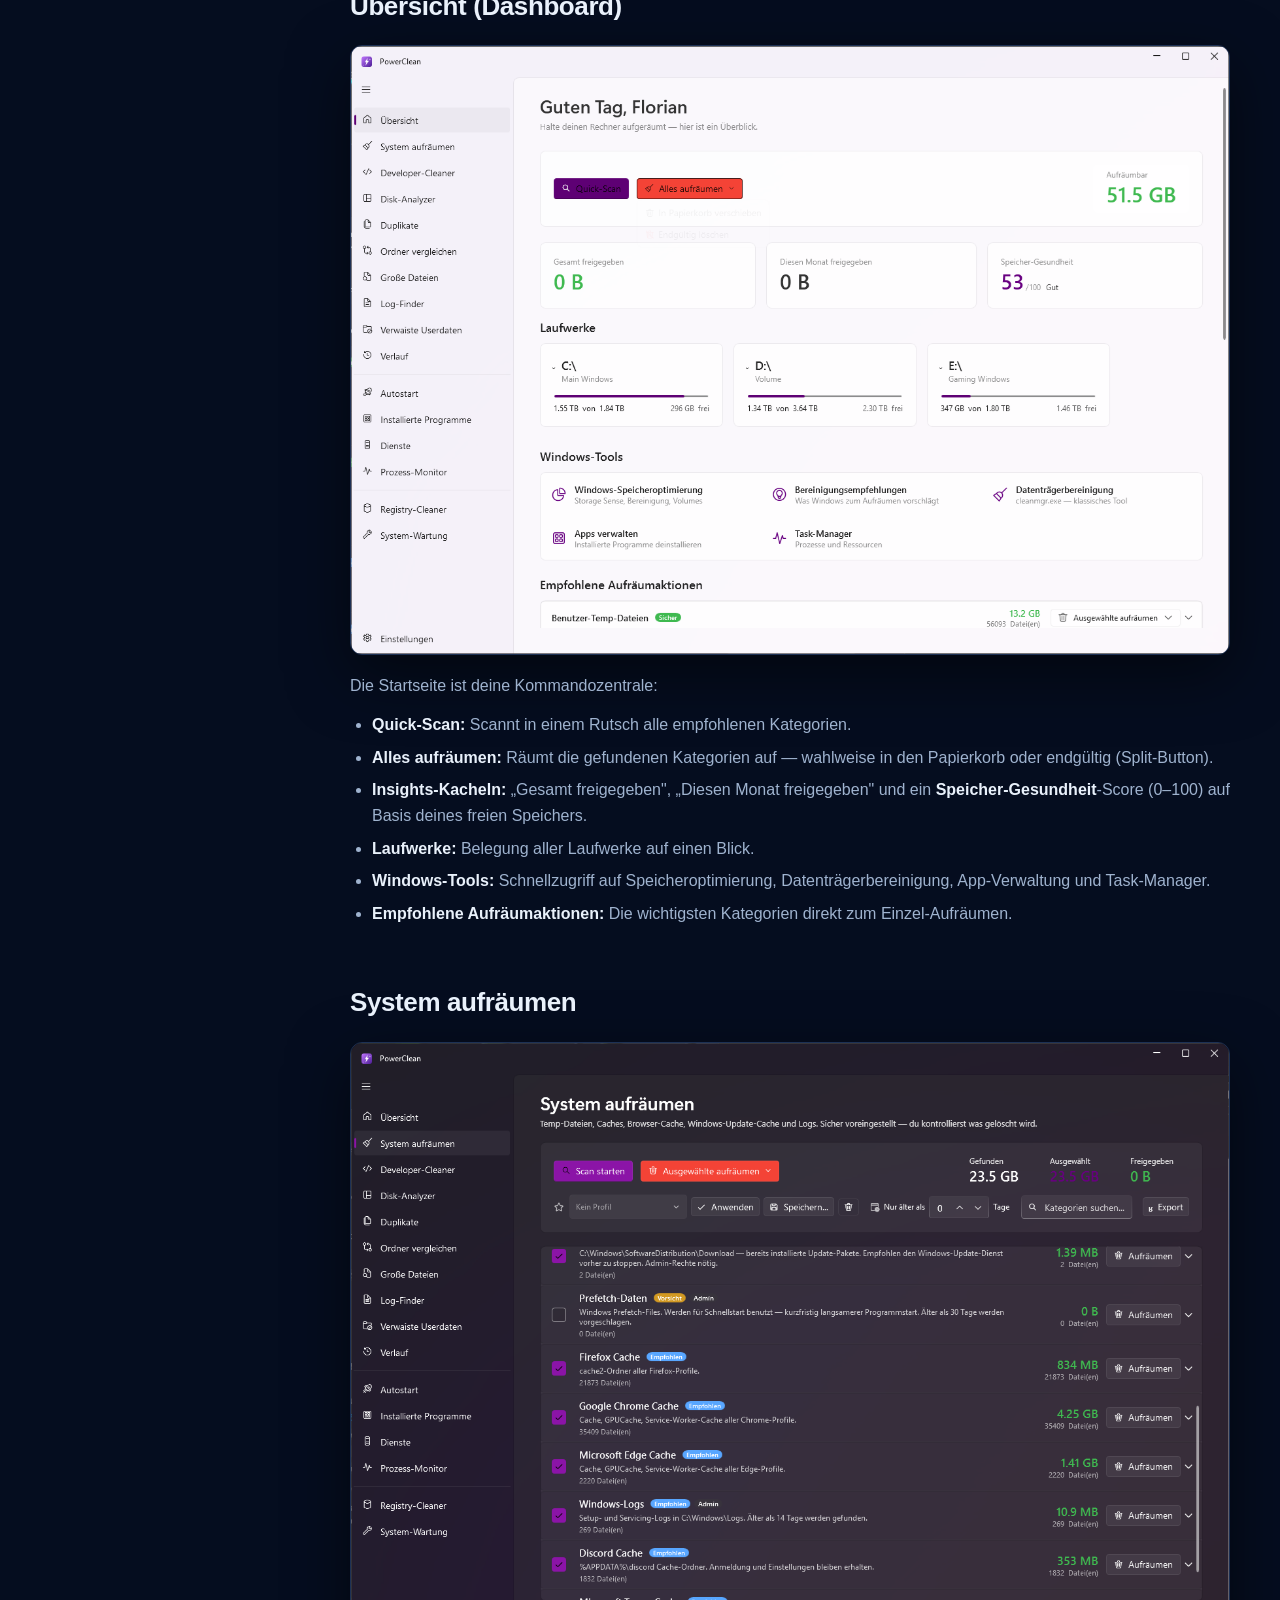
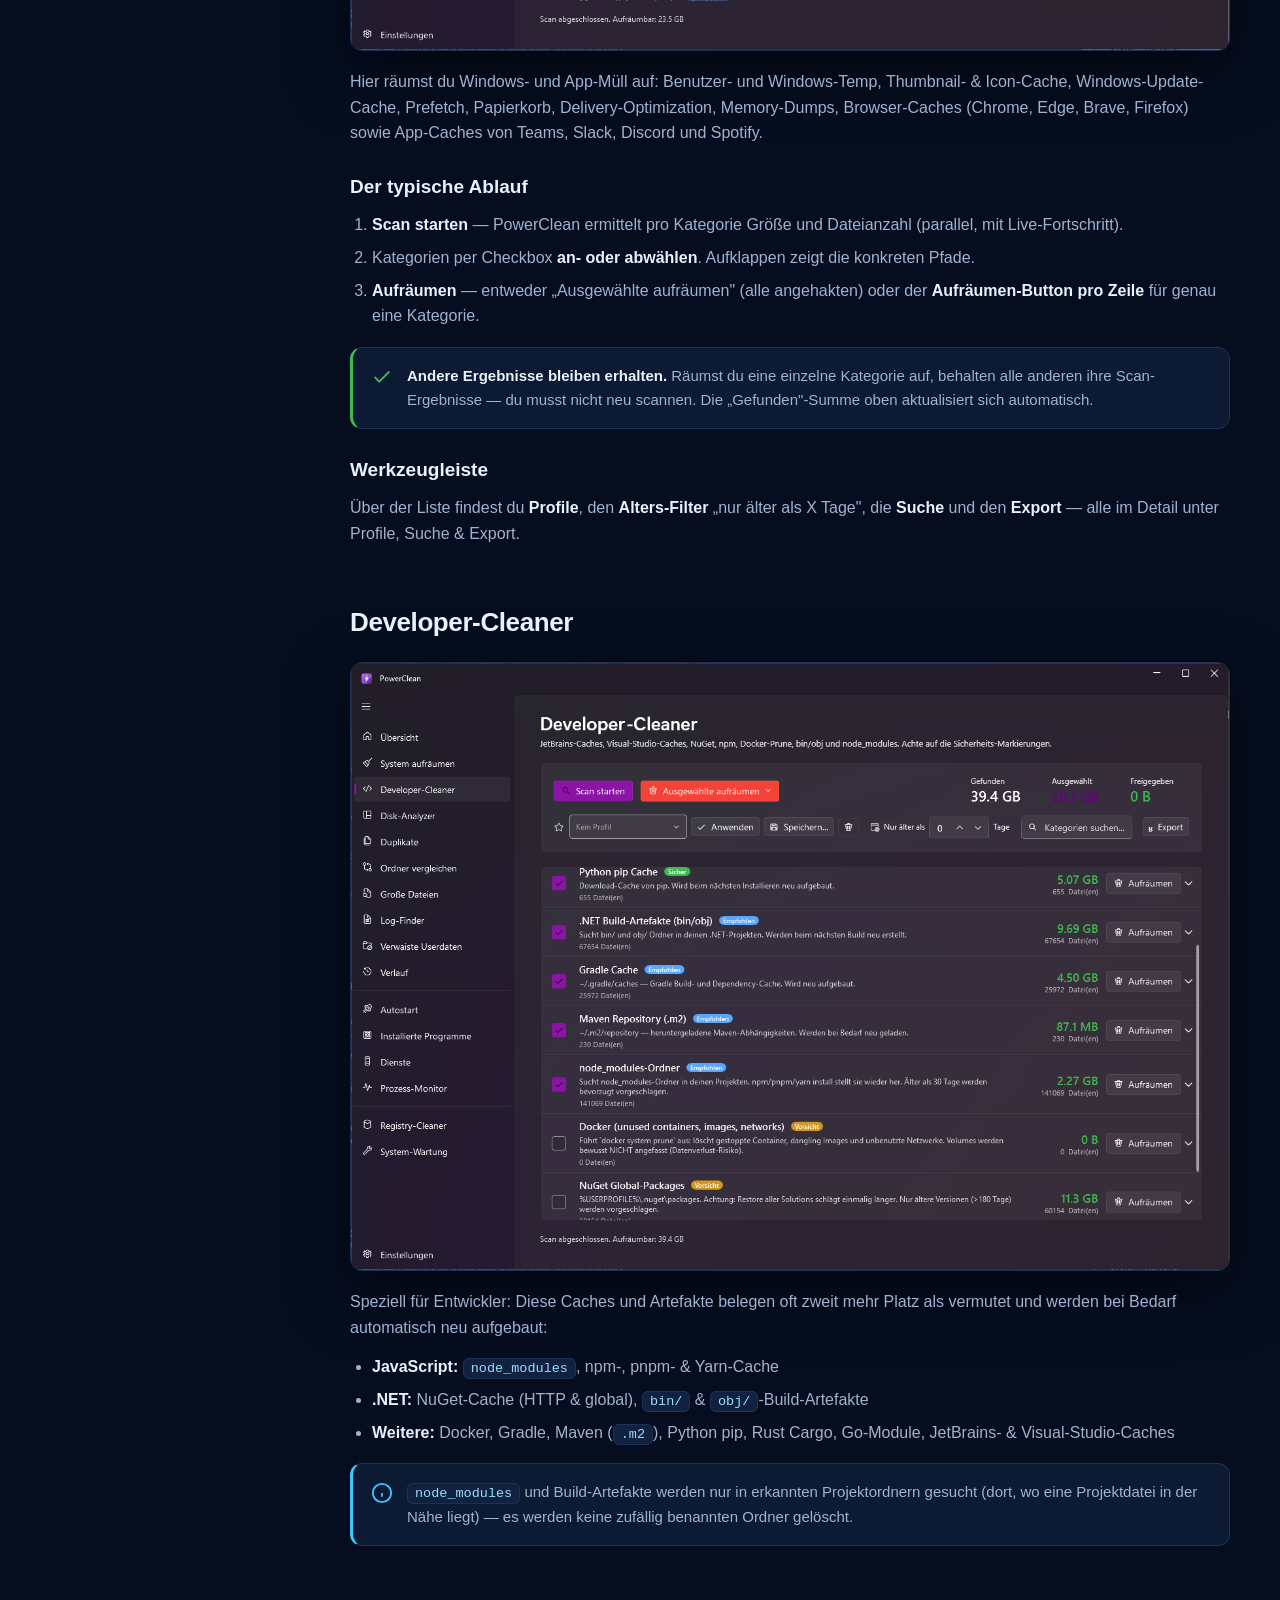
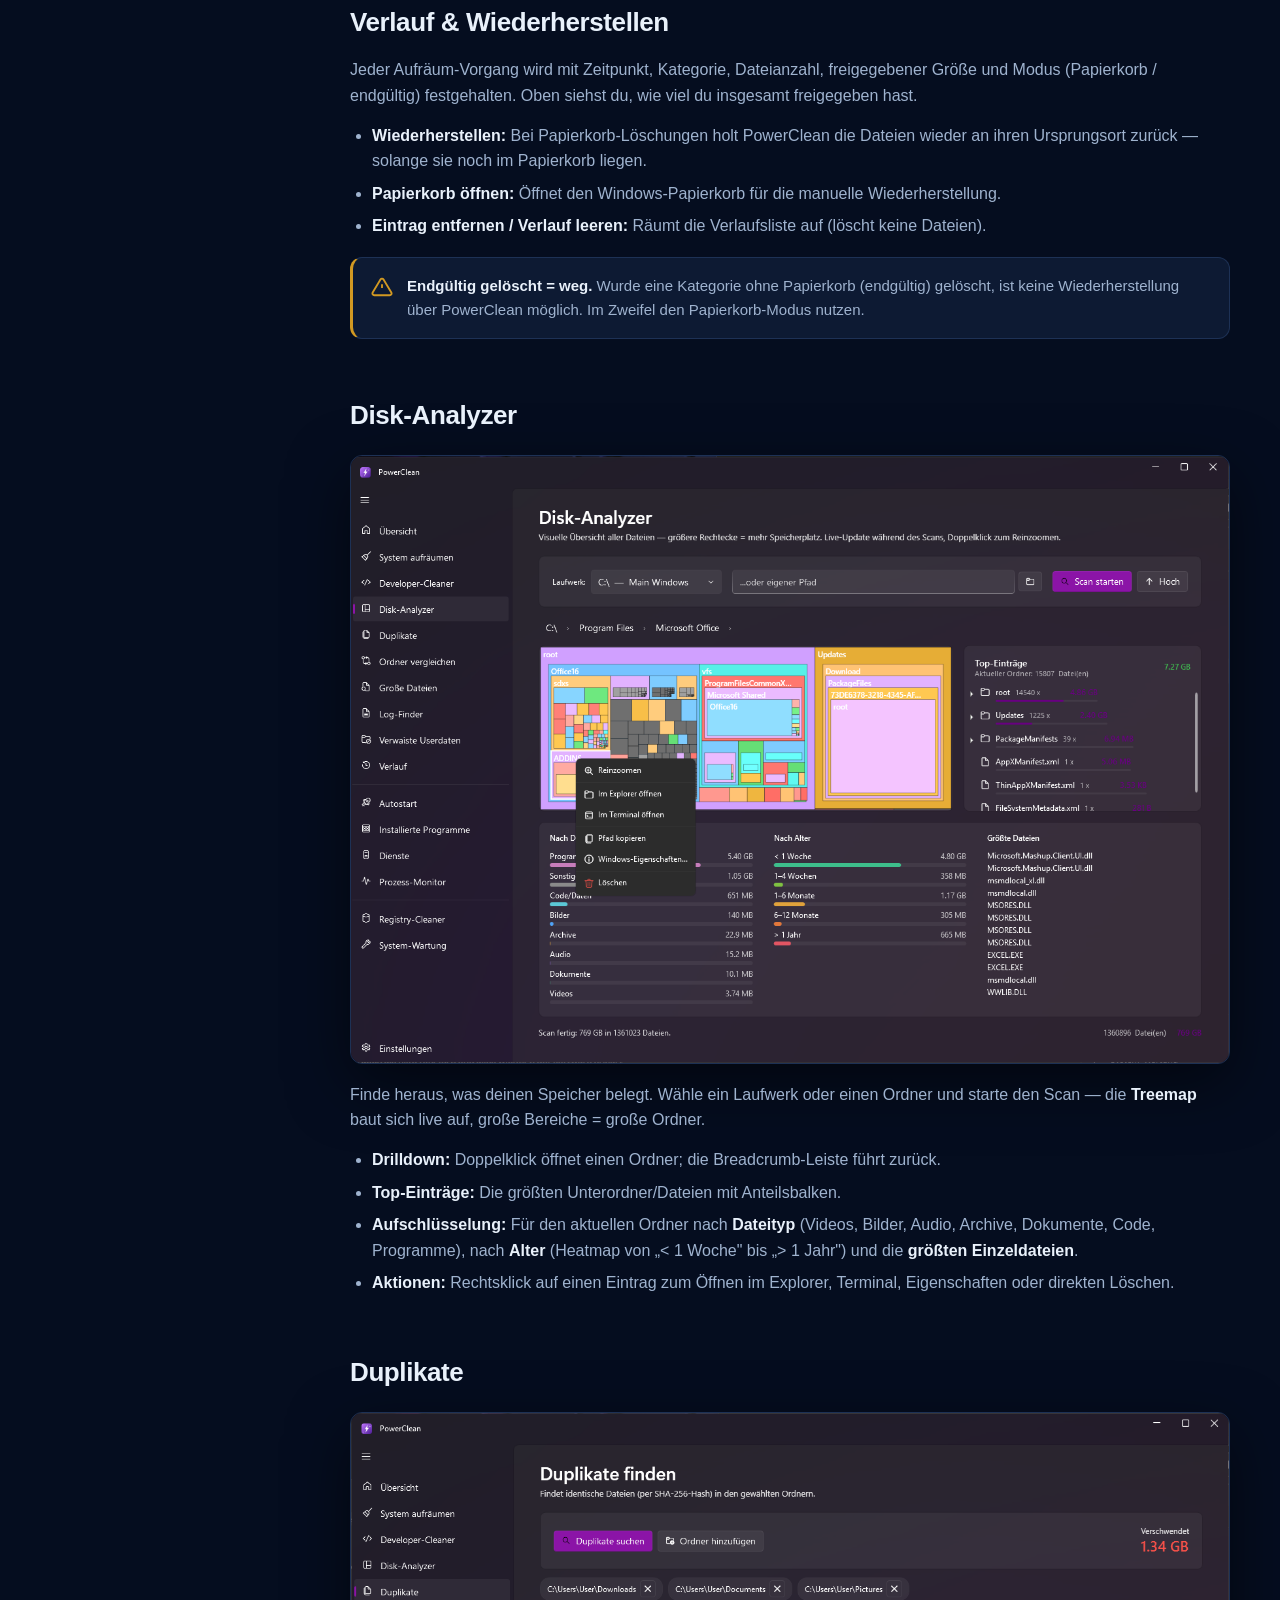
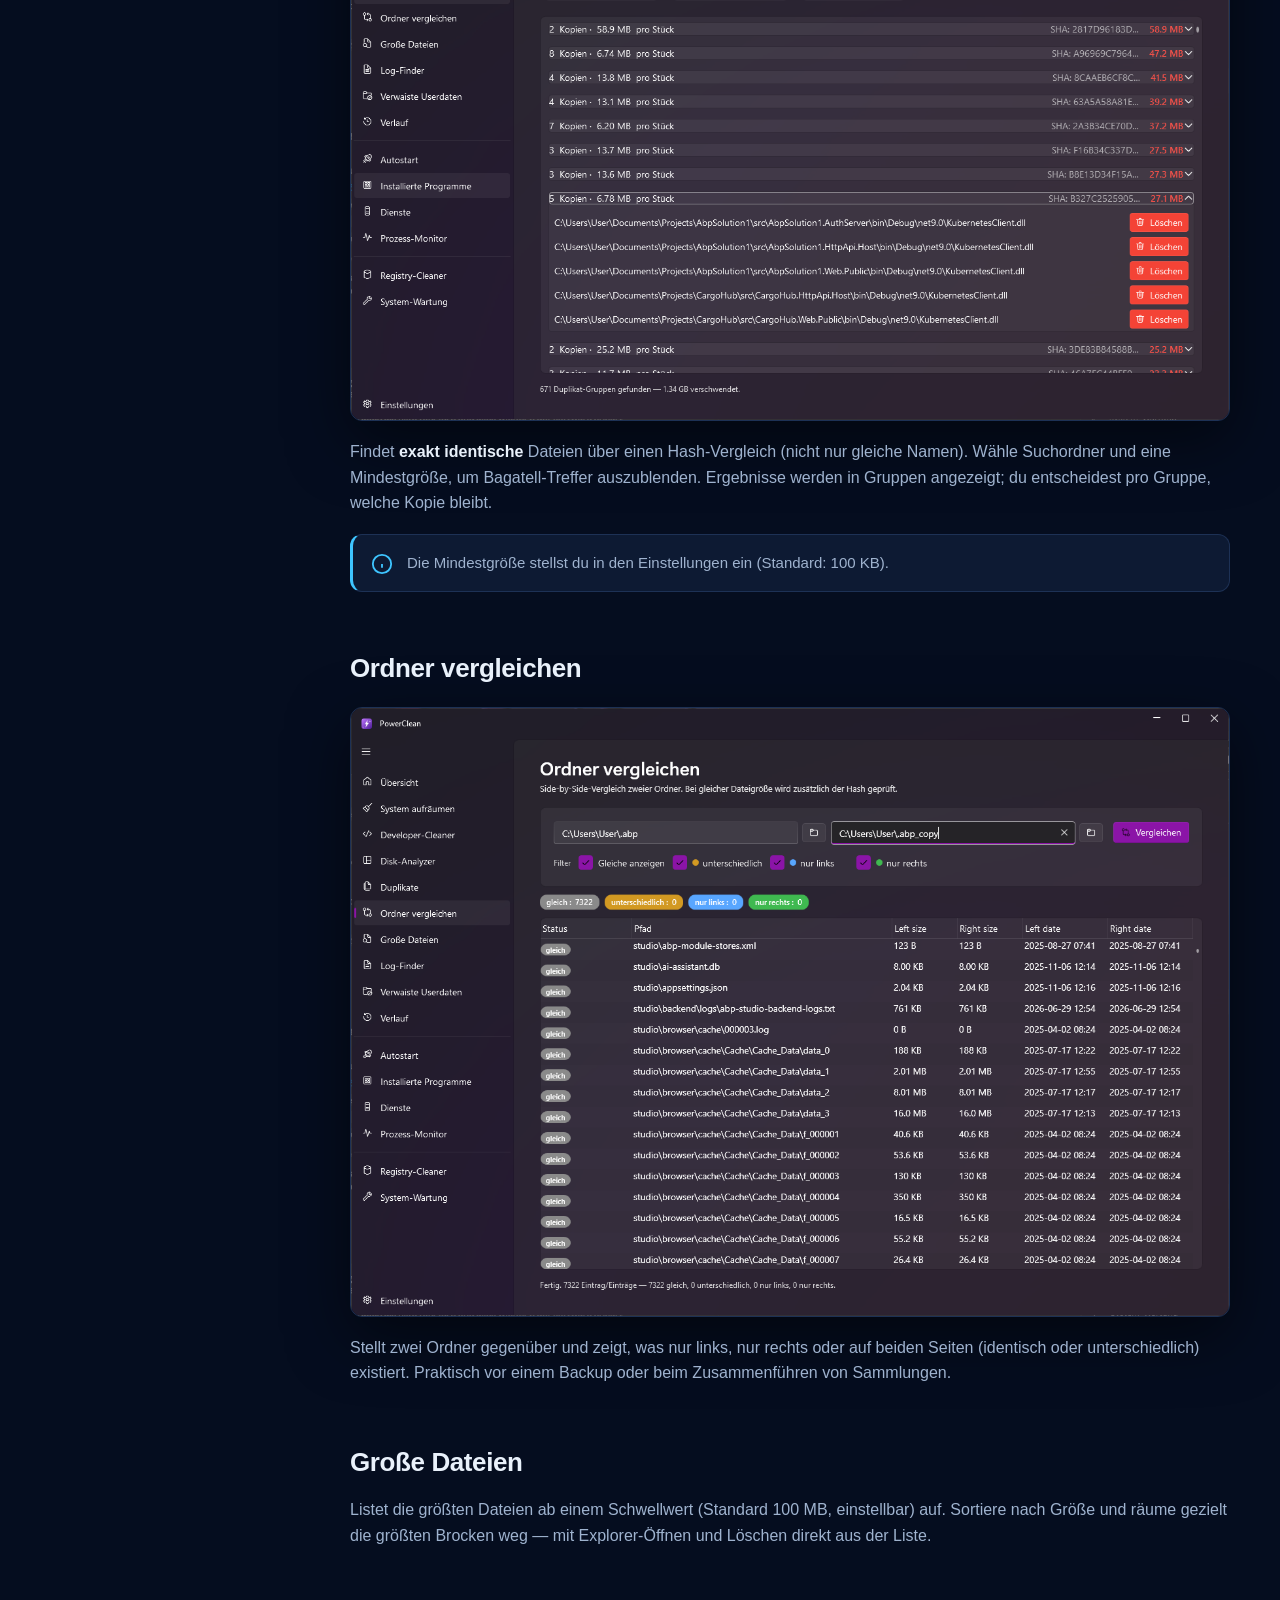
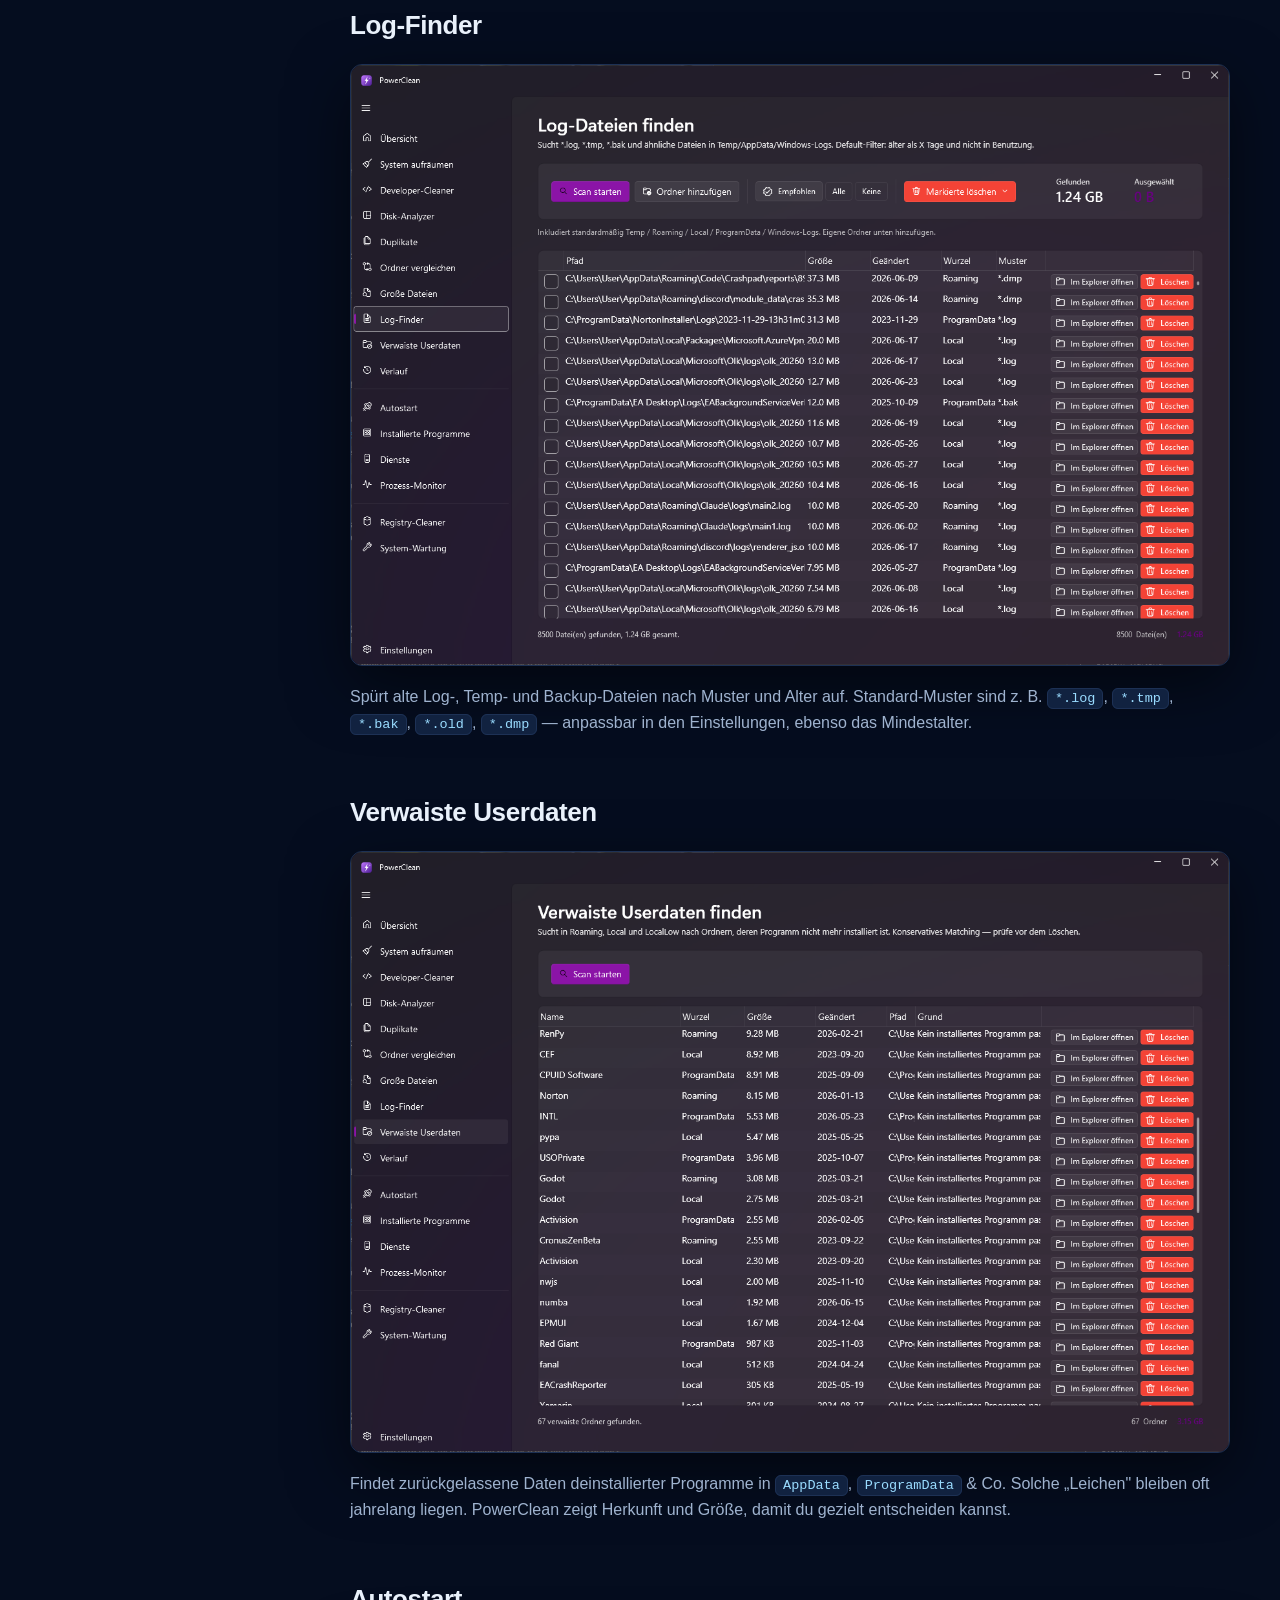
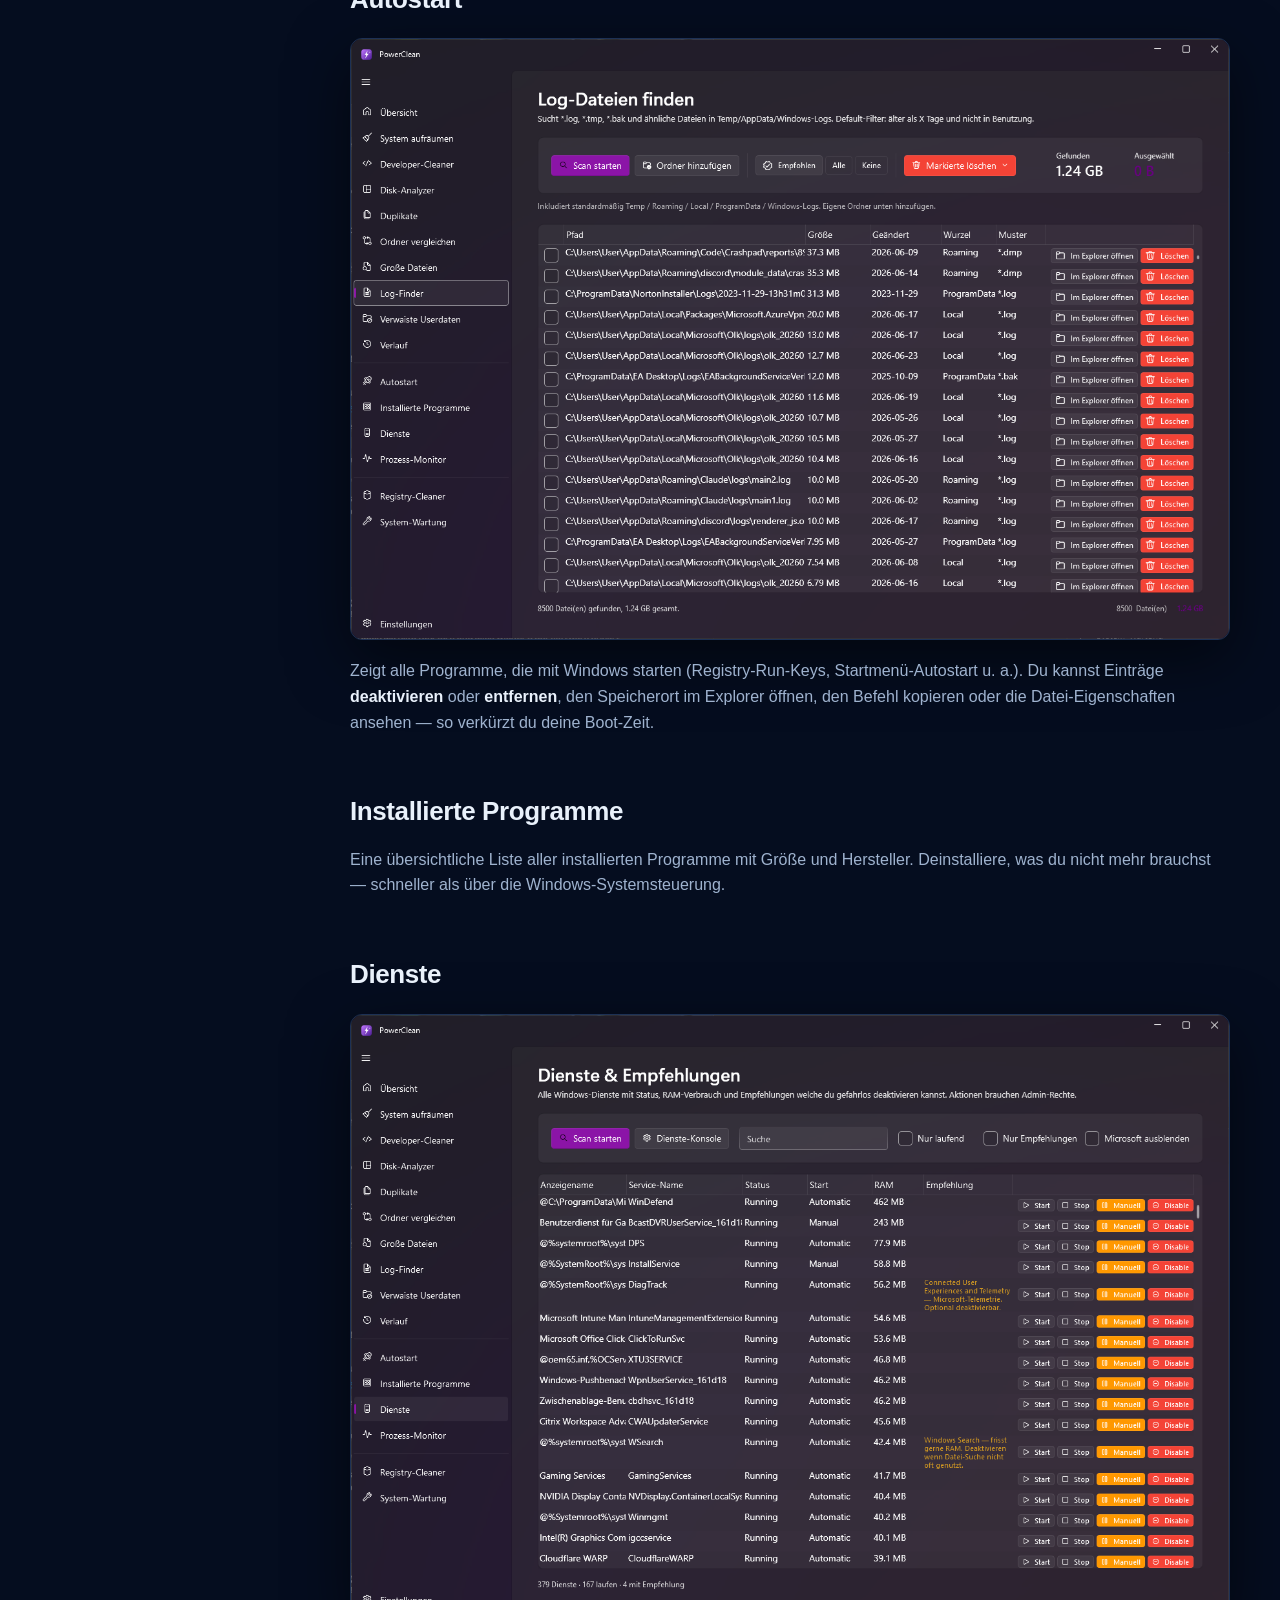
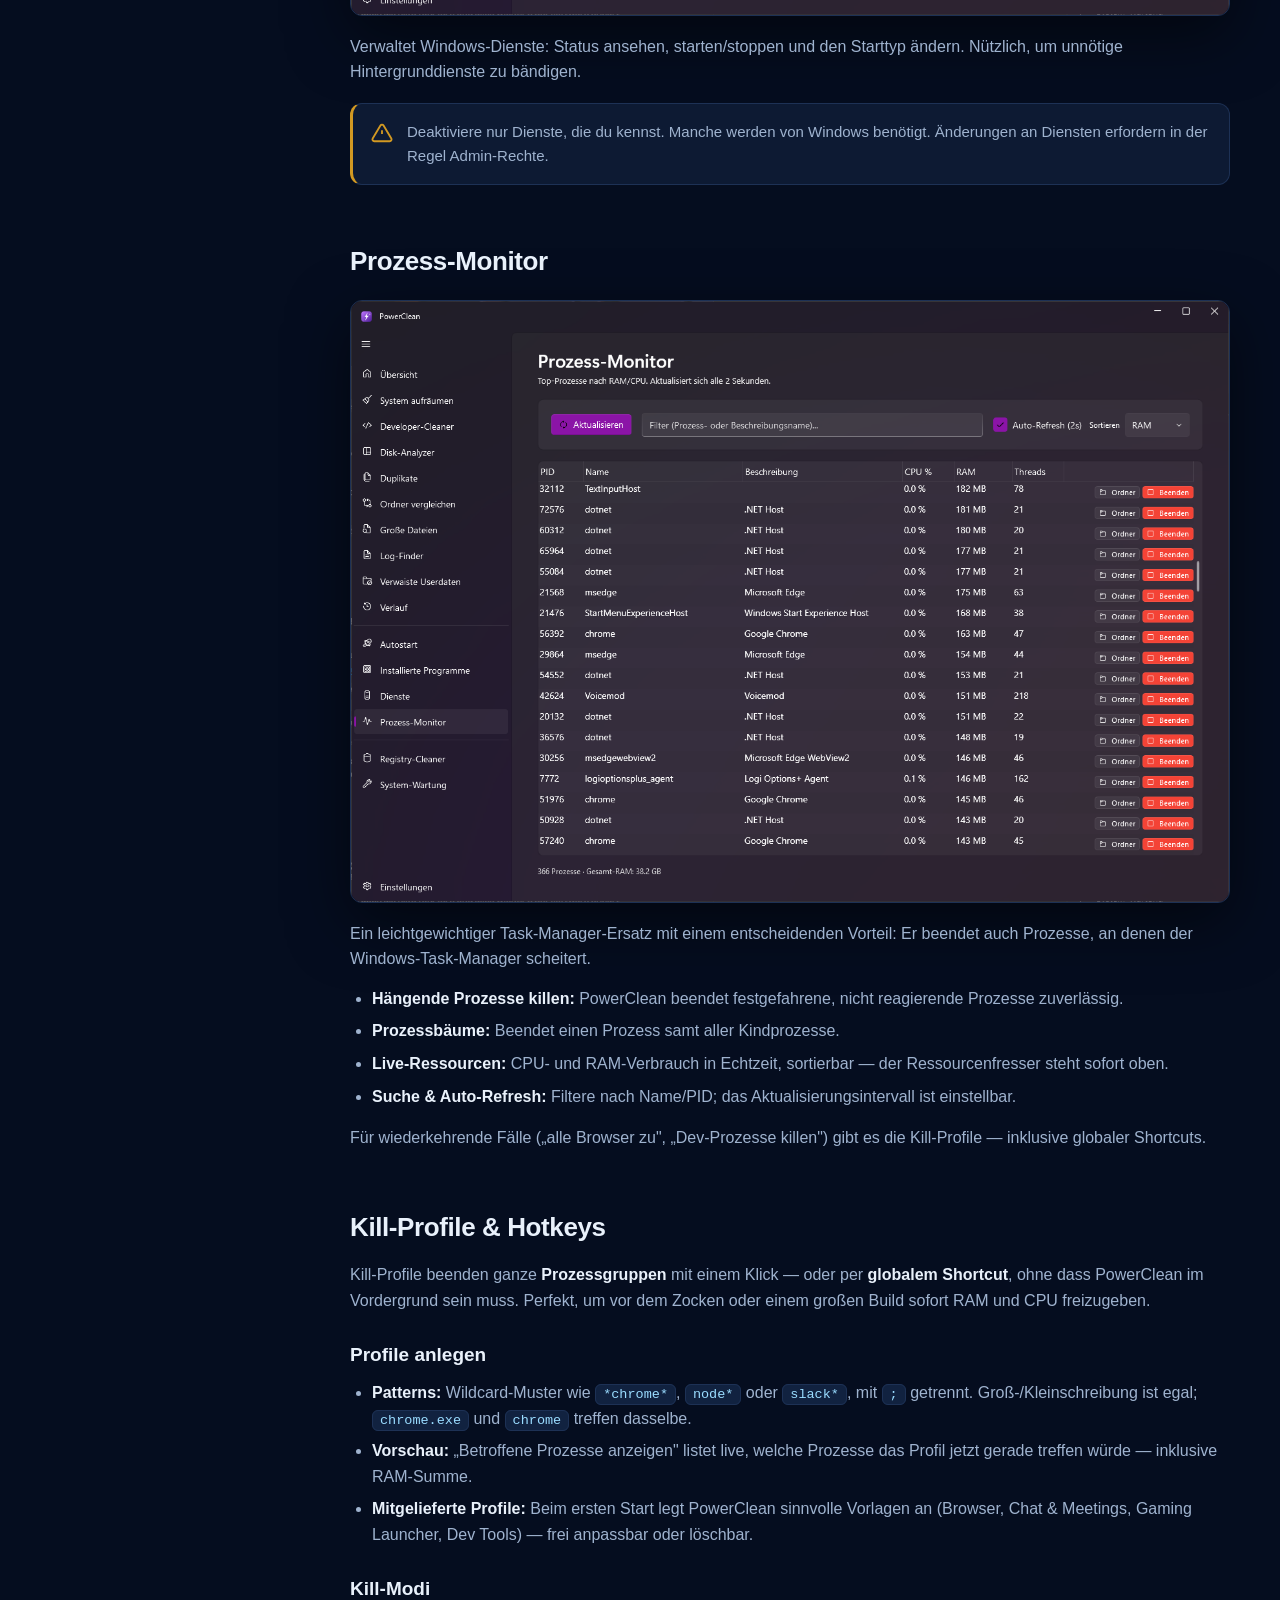
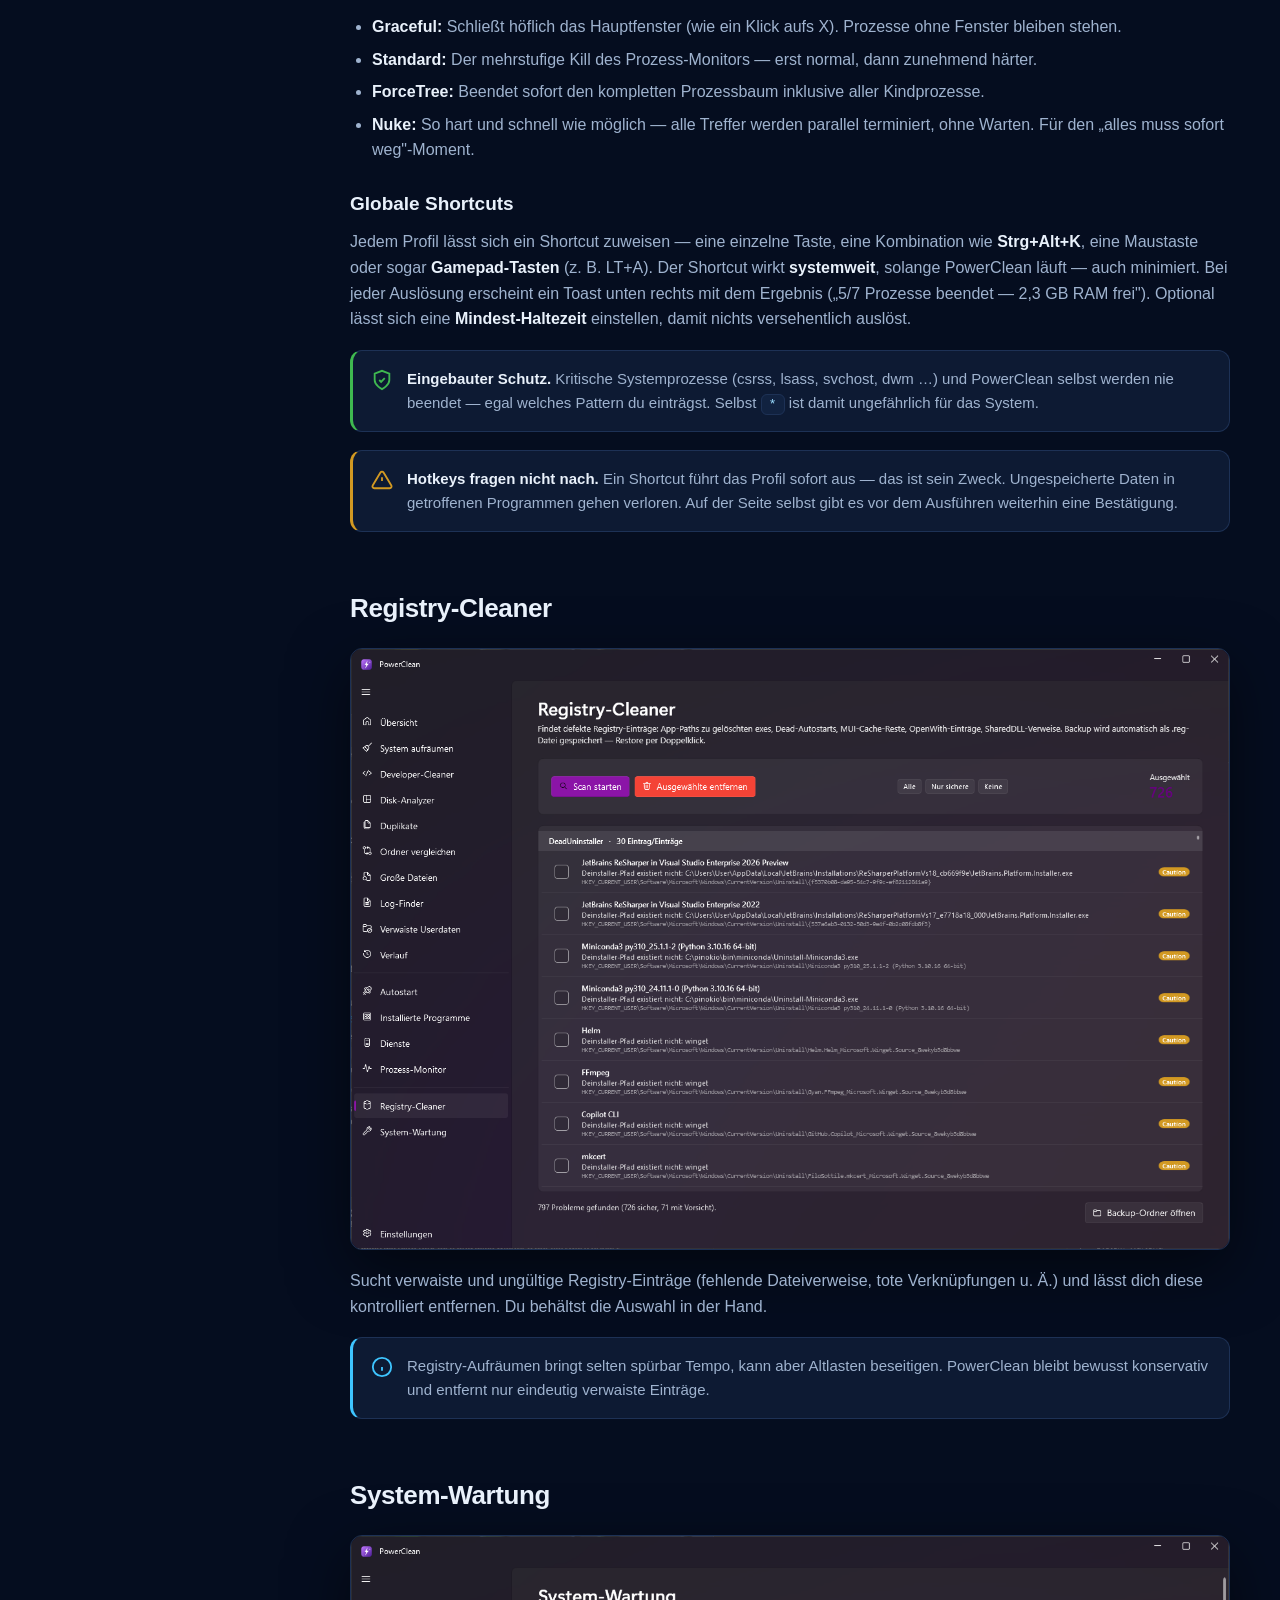
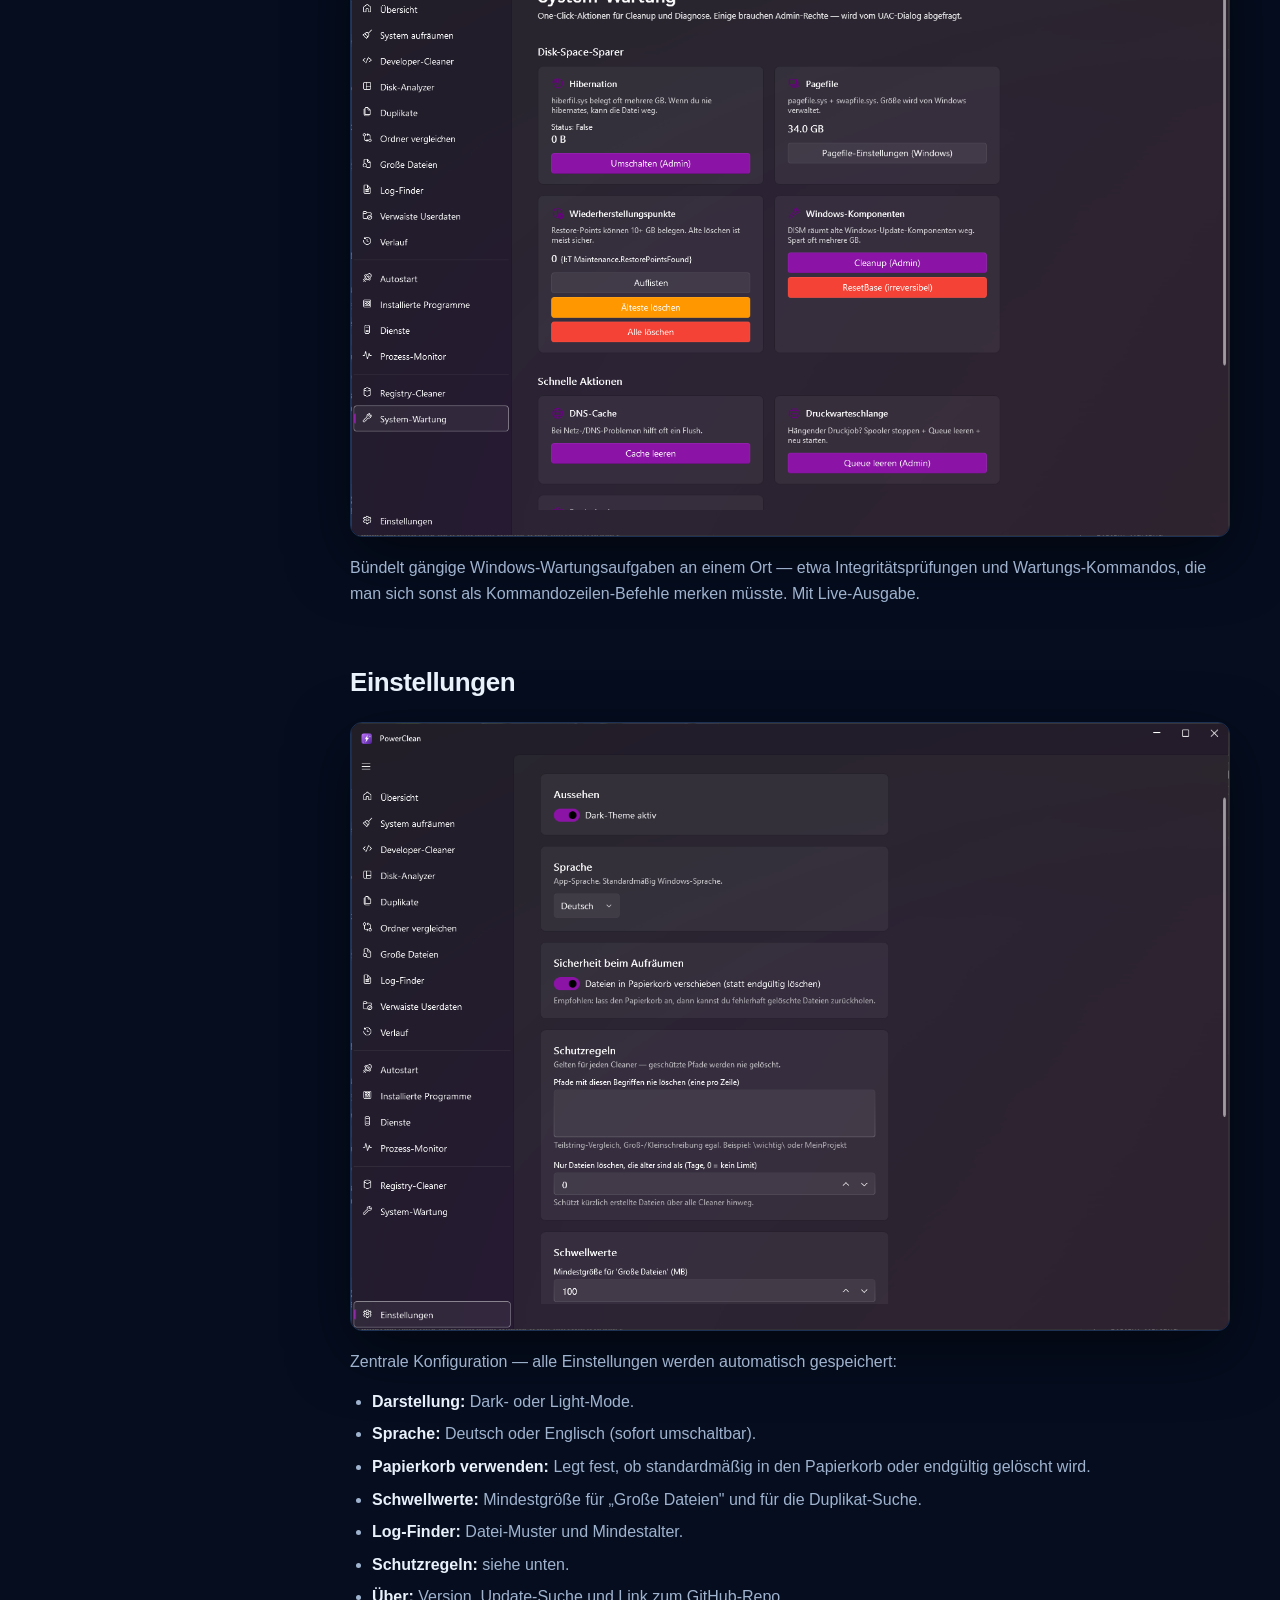
==== commit 3fd0c10a: "feat: new app icon + blue website rebrand - New PowerClean icon (blue neon lightning + broom) as mul" ====
--- a/docs/docs.html
+++ b/docs/docs.html
@@ -6,7 +6,7 @@
     <title>PowerClean — Dokumentation &amp; Hilfe</title>
     <meta name="description" content="Vollständige Dokumentation und Hilfe zu PowerClean: jeder Bereich, jedes Feature und alle Einstellungen erklärt." />
     <link rel="canonical" href="https://fgilde.github.io/PowerClean/docs.html" />
-    <link rel="icon" href="data:image/svg+xml,%3Csvg xmlns='http://www.w3.org/2000/svg' viewBox='0 0 24 24'%3E%3Cpath fill='%239d4edd' d='M13 2 4 14h6l-1 8 9-12h-6z'/%3E%3C/svg%3E" />
+    <link rel="icon" type="image/png" href="img/icon.png" />
     <link rel="stylesheet" href="assets/style.css" />
 </head>
 <body>
@@ -15,7 +15,7 @@
 <nav class="nav">
     <div class="wrap nav-inner">
         <a class="brand" href="index.html">
-            <span class="logo"><svg viewBox="0 0 24 24"><path fill="#fff" d="M13 2 4 14h6l-1 8 9-12h-6z"/></svg></span>
+            <img src="img/icon.png" alt="PowerClean" class="logo" />
             PowerClean
         </a>
         <div class="nav-links">
--- a/docs/assets/style.css
+++ b/docs/assets/style.css
@@ -2,17 +2,17 @@
    PowerClean — Website & Docs styles
    ============================================================ */
 :root {
-    --bg: #0b0910;
-    --bg-2: #120e1c;
-    --card: #171226;
-    --card-2: #1d1730;
-    --stroke: #2a2340;
-    --text: #ece9f5;
-    --muted: #a39fb8;
-    --muted-2: #7d7891;
-    --accent: #9d4edd;
-    --accent-2: #c026a9;
-    --accent-3: #6a2ec9;
+    --bg: #050d1f;
+    --bg-2: #081228;
+    --card: #0d1a33;
+    --card-2: #112240;
+    --stroke: #1d3155;
+    --text: #e9f1fb;
+    --muted: #9fb3cf;
+    --muted-2: #758aa9;
+    --accent: #3ec5ff;
+    --accent-2: #0a84ff;
+    --accent-3: #1e6fff;
     --green: #3fb950;
     --green-soft: #2ea043;
     --blue: #58a6ff;
@@ -22,8 +22,8 @@
     --radius-lg: 24px;
     --maxw: 1180px;
     --shadow: 0 20px 60px rgba(0, 0, 0, .5);
-    --grad: linear-gradient(135deg, #9d4edd 0%, #c026a9 100%);
-    --grad-soft: linear-gradient(135deg, rgba(157, 78, 221, .18), rgba(192, 38, 169, .12));
+    --grad: linear-gradient(135deg, #0a84ff 0%, #3ec5ff 100%);
+    --grad-soft: linear-gradient(135deg, rgba(10, 132, 255, .18), rgba(62, 197, 255, .12));
     --font: "Segoe UI", -apple-system, BlinkMacSystemFont, Roboto, Helvetica, Arial, sans-serif;
 }
 
@@ -46,9 +46,9 @@
     inset: 0;
     z-index: -1;
     background:
-        radial-gradient(900px 600px at 15% -5%, rgba(157, 78, 221, .22), transparent 60%),
-        radial-gradient(800px 500px at 95% 0%, rgba(192, 38, 169, .16), transparent 55%),
-        radial-gradient(700px 700px at 60% 100%, rgba(106, 46, 201, .10), transparent 60%);
+        radial-gradient(900px 600px at 15% -5%, rgba(10, 132, 255, .22), transparent 60%),
+        radial-gradient(800px 500px at 95% 0%, rgba(62, 197, 255, .14), transparent 55%),
+        radial-gradient(700px 700px at 60% 100%, rgba(30, 111, 255, .10), transparent 60%);
     pointer-events: none;
 }
 
@@ -83,21 +83,19 @@
 .brand { display: flex; align-items: center; gap: 10px; font-weight: 700; font-size: 18px; }
 .brand .logo {
     width: 30px; height: 30px; border-radius: 8px;
-    background: var(--grad);
-    display: grid; place-items: center;
-    box-shadow: 0 4px 14px rgba(157, 78, 221, .45);
-}
-.brand .logo svg { width: 18px; height: 18px; }
+    object-fit: contain;
+    filter: drop-shadow(0 4px 14px rgba(62, 197, 255, .45));
+}
 .nav-links { display: flex; gap: 22px; margin-left: auto; align-items: center; }
 .nav-links a { color: var(--muted); font-size: 15px; font-weight: 500; transition: color .15s; }
 .nav-links a:hover { color: var(--text); }
 .nav-cta {
     padding: 9px 18px; border-radius: 10px; background: var(--grad);
     color: #fff !important; font-weight: 600;
-    box-shadow: 0 6px 18px rgba(157, 78, 221, .4);
+    box-shadow: 0 6px 18px rgba(10, 132, 255, .4);
     transition: transform .15s, box-shadow .15s;
 }
-.nav-cta:hover { transform: translateY(-1px); box-shadow: 0 10px 26px rgba(157, 78, 221, .55); }
+.nav-cta:hover { transform: translateY(-1px); box-shadow: 0 10px 26px rgba(62, 197, 255, .55); }
 
 /* ---------- Buttons ---------- */
 .btn {
@@ -107,8 +105,21 @@
     border: 1px solid transparent; transition: transform .15s, box-shadow .15s, background .15s;
 }
 .btn svg { width: 20px; height: 20px; }
-.btn-primary { background: var(--grad); color: #fff; box-shadow: 0 10px 30px rgba(157, 78, 221, .45); }
-.btn-primary:hover { transform: translateY(-2px); box-shadow: 0 16px 40px rgba(157, 78, 221, .6); }
+.btn-primary { background: var(--grad); color: #fff; box-shadow: 0 10px 30px rgba(10, 132, 255, .45); position: relative; overflow: hidden; }
+.btn-primary:hover { transform: translateY(-2px); box-shadow: 0 16px 40px rgba(62, 197, 255, .6); }
+/* Shine sweep across primary buttons */
+.btn-primary::after {
+    content: "";
+    position: absolute; top: 0; bottom: 0; left: -75%; width: 50%;
+    background: linear-gradient(105deg, transparent, rgba(255, 255, 255, .35), transparent);
+    transform: skewX(-20deg);
+    animation: shine 4.5s ease-in-out infinite;
+    pointer-events: none;
+}
+@keyframes shine {
+    0%, 70% { left: -75%; }
+    100% { left: 125%; }
+}
 .btn-ghost { background: rgba(255, 255, 255, .04); color: var(--text); border-color: var(--stroke); }
 .btn-ghost:hover { transform: translateY(-2px); background: rgba(255, 255, 255, .08); }
 
@@ -121,6 +132,36 @@
     color: var(--text); font-size: 13.5px; font-weight: 600; margin-bottom: 24px;
 }
 .hero-badge .dot { width: 8px; height: 8px; border-radius: 50%; background: var(--green); box-shadow: 0 0 10px var(--green); }
+
+/* Hero app icon: floating + pulsing neon glow + sparkles */
+.hero-icon-wrap { position: relative; display: inline-block; margin-bottom: 26px; }
+.hero-icon {
+    width: 108px; height: 108px; border-radius: 24px;
+    animation: iconfloat 5s ease-in-out infinite, iconglow 3s ease-in-out infinite;
+}
+@keyframes iconfloat {
+    0%, 100% { transform: translateY(0); }
+    50% { transform: translateY(-10px); }
+}
+@keyframes iconglow {
+    0%, 100% { filter: drop-shadow(0 0 18px rgba(62, 197, 255, .45)) drop-shadow(0 0 46px rgba(10, 132, 255, .25)); }
+    50% { filter: drop-shadow(0 0 30px rgba(127, 220, 255, .7)) drop-shadow(0 0 70px rgba(30, 111, 255, .4)); }
+}
+.hero-icon-wrap::before,
+.hero-icon-wrap::after {
+    content: "";
+    position: absolute; width: 12px; height: 12px;
+    background: radial-gradient(circle, #fff 0%, #7fdcff 45%, transparent 70%);
+    clip-path: polygon(50% 0, 62% 38%, 100% 50%, 62% 62%, 50% 100%, 38% 62%, 0 50%, 38% 38%);
+    animation: sparkle 2.6s ease-in-out infinite;
+    pointer-events: none;
+}
+.hero-icon-wrap::before { top: -6px; right: -12px; }
+.hero-icon-wrap::after { bottom: 6px; left: -16px; width: 9px; height: 9px; animation-delay: 1.3s; }
+@keyframes sparkle {
+    0%, 100% { opacity: 0; transform: scale(.4) rotate(0deg); }
+    50% { opacity: 1; transform: scale(1.15) rotate(35deg); }
+}
 .hero h1 { font-size: clamp(38px, 6vw, 66px); line-height: 1.05; letter-spacing: -1.5px; font-weight: 800; }
 .hero p.sub { font-size: clamp(17px, 2.3vw, 21px); color: var(--muted); max-width: 640px; margin: 22px 0 34px; }
 .hero-actions { display: flex; gap: 14px; flex-wrap: wrap; align-items: center; }
@@ -176,7 +217,10 @@
     background: var(--card); border: 1px solid var(--stroke); border-radius: var(--radius);
     padding: 26px; transition: transform .18s, border-color .18s, background .18s;
 }
-.feature:hover { transform: translateY(-4px); border-color: var(--accent); background: var(--card-2); }
+.feature:hover {
+    transform: translateY(-4px); border-color: var(--accent); background: var(--card-2);
+    box-shadow: 0 8px 30px rgba(62, 197, 255, .18), 0 0 0 1px rgba(62, 197, 255, .15);
+}
 .feature .ico {
     width: 46px; height: 46px; border-radius: 12px; display: grid; place-items: center;
     background: var(--grad-soft); border: 1px solid var(--stroke); margin-bottom: 16px;
@@ -210,7 +254,7 @@
 .cmp td.val { text-align: center; width: 160px; }
 .cmp .yes { color: var(--green); font-weight: 700; }
 .cmp .no { color: var(--muted-2); }
-.cmp .col-us { background: rgba(157, 78, 221, .06); }
+.cmp .col-us { background: rgba(62, 197, 255, .06); }
 
 /* Gallery */
 .gallery { display: grid; grid-template-columns: repeat(2, 1fr); gap: 18px; }
@@ -262,7 +306,7 @@
 .docs-main img { border: 1px solid var(--stroke); border-radius: 12px; margin: 18px 0; box-shadow: var(--shadow); }
 .docs-main code {
     background: var(--card-2); border: 1px solid var(--stroke); border-radius: 6px;
-    padding: 2px 7px; font-family: "Cascadia Code", Consolas, monospace; font-size: 13.5px; color: #e0b3ff;
+    padding: 2px 7px; font-family: "Cascadia Code", Consolas, monospace; font-size: 13.5px; color: #9adcff;
 }
 .callout {
     display: flex; gap: 14px; padding: 16px 18px; border-radius: 12px; margin: 18px 0;
@@ -289,7 +333,7 @@
 .lightbox {
     position: fixed; inset: 0; z-index: 200; display: none;
     align-items: center; justify-content: center; padding: 48px;
-    background: rgba(6, 4, 12, .88); backdrop-filter: blur(10px); cursor: zoom-out;
+    background: rgba(3, 8, 18, .88); backdrop-filter: blur(10px); cursor: zoom-out;
 }
 .lightbox.open { display: flex; animation: lbfade .18s ease; }
 @keyframes lbfade { from { opacity: 0; } to { opacity: 1; } }
@@ -302,7 +346,7 @@
 .lb-cap { position: absolute; left: 0; right: 0; bottom: 22px; text-align: center; color: var(--muted); font-size: 14.5px; padding: 0 20px; }
 .lb-cap b { color: var(--text); }
 .lb-btn, .lb-close {
-    position: absolute; border: 1px solid var(--stroke); background: rgba(23, 18, 38, .82);
+    position: absolute; border: 1px solid var(--stroke); background: rgba(13, 26, 51, .82);
     color: #fff; display: grid; place-items: center; cursor: pointer;
     transition: background .15s, transform .15s;
 }
@@ -333,4 +377,14 @@
     .grid { grid-template-columns: 1fr; }
     .cmp td.val { width: 96px; }
     .hero { padding-top: 40px; }
-}
+    .hero-icon { width: 84px; height: 84px; }
+}
+
+/* ---------- Reduced motion ---------- */
+@media (prefers-reduced-motion: reduce) {
+    .hero-icon { animation: none; filter: drop-shadow(0 0 22px rgba(62, 197, 255, .45)); }
+    .hero-icon-wrap::before, .hero-icon-wrap::after { animation: none; opacity: .8; }
+    .btn-primary::after { animation: none; display: none; }
+    html { scroll-behavior: auto; }
+    .lightbox.open, .lightbox img { animation: none; }
+}
